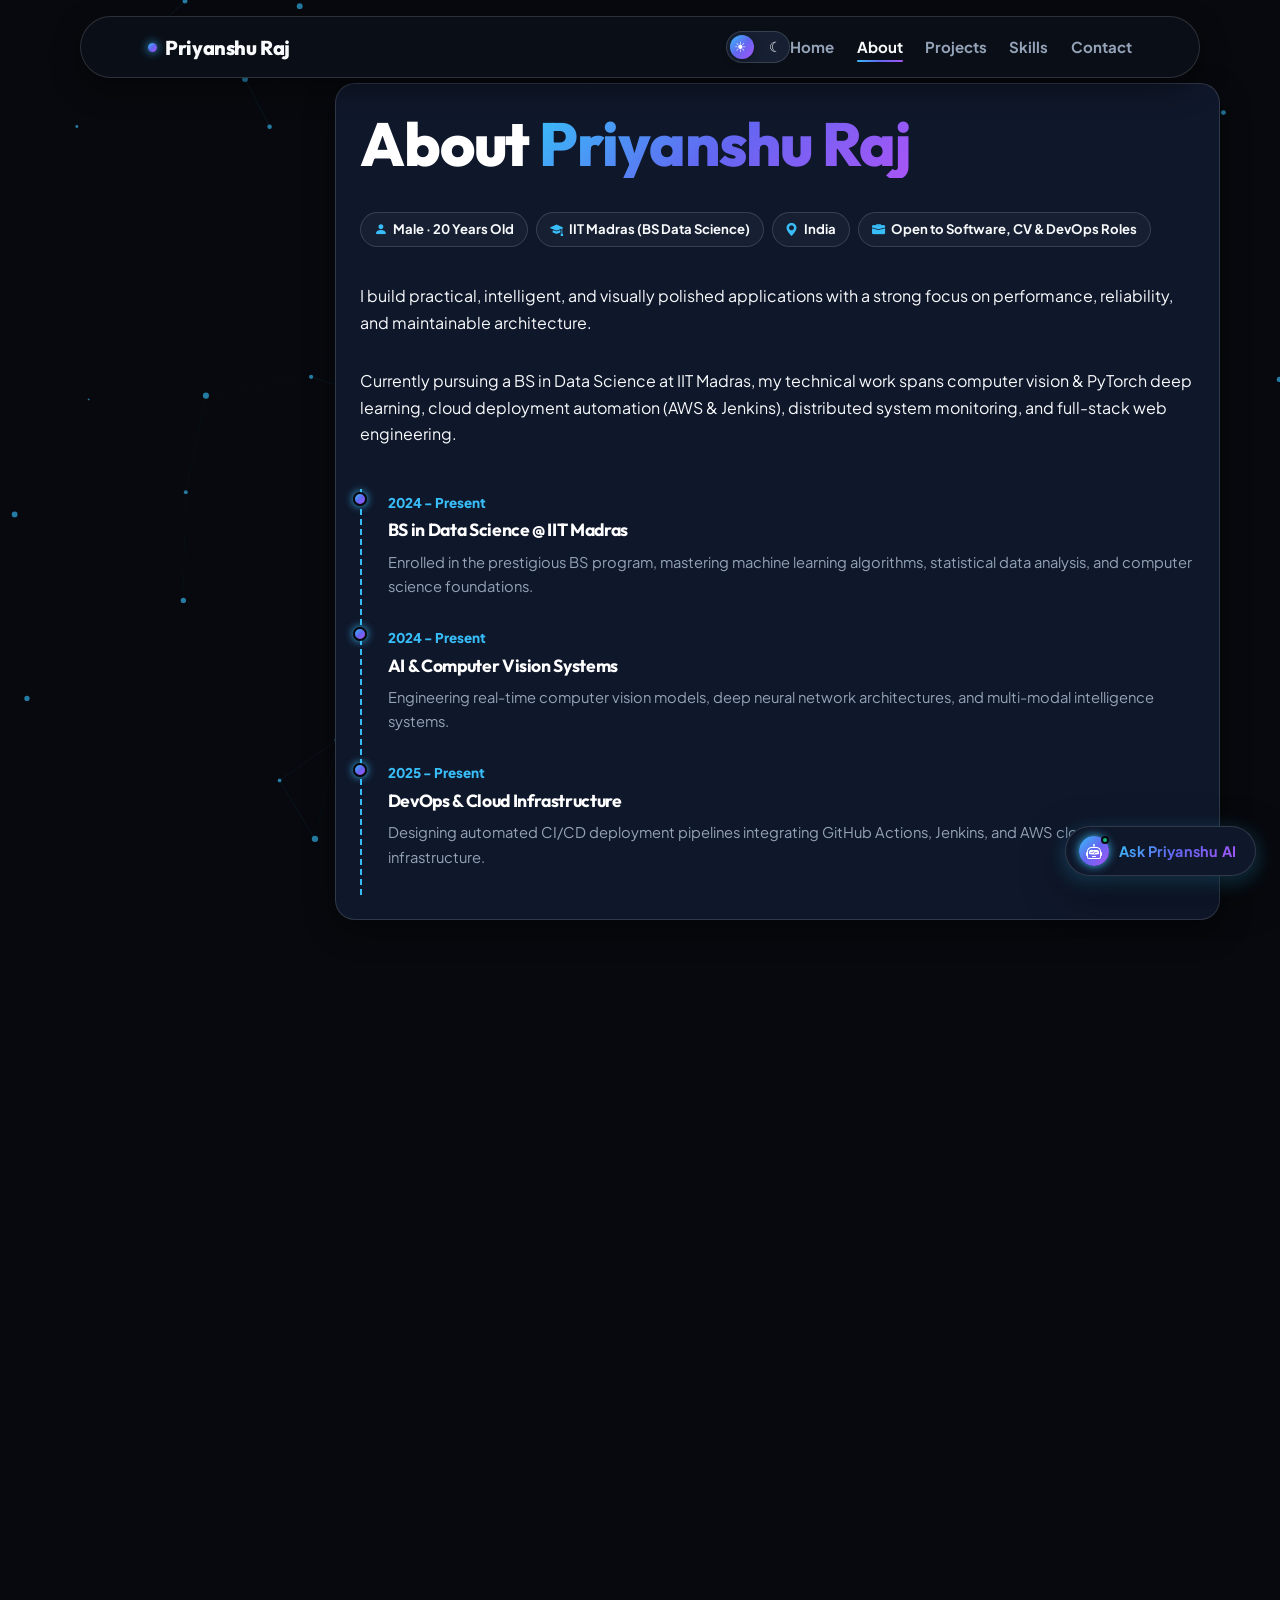
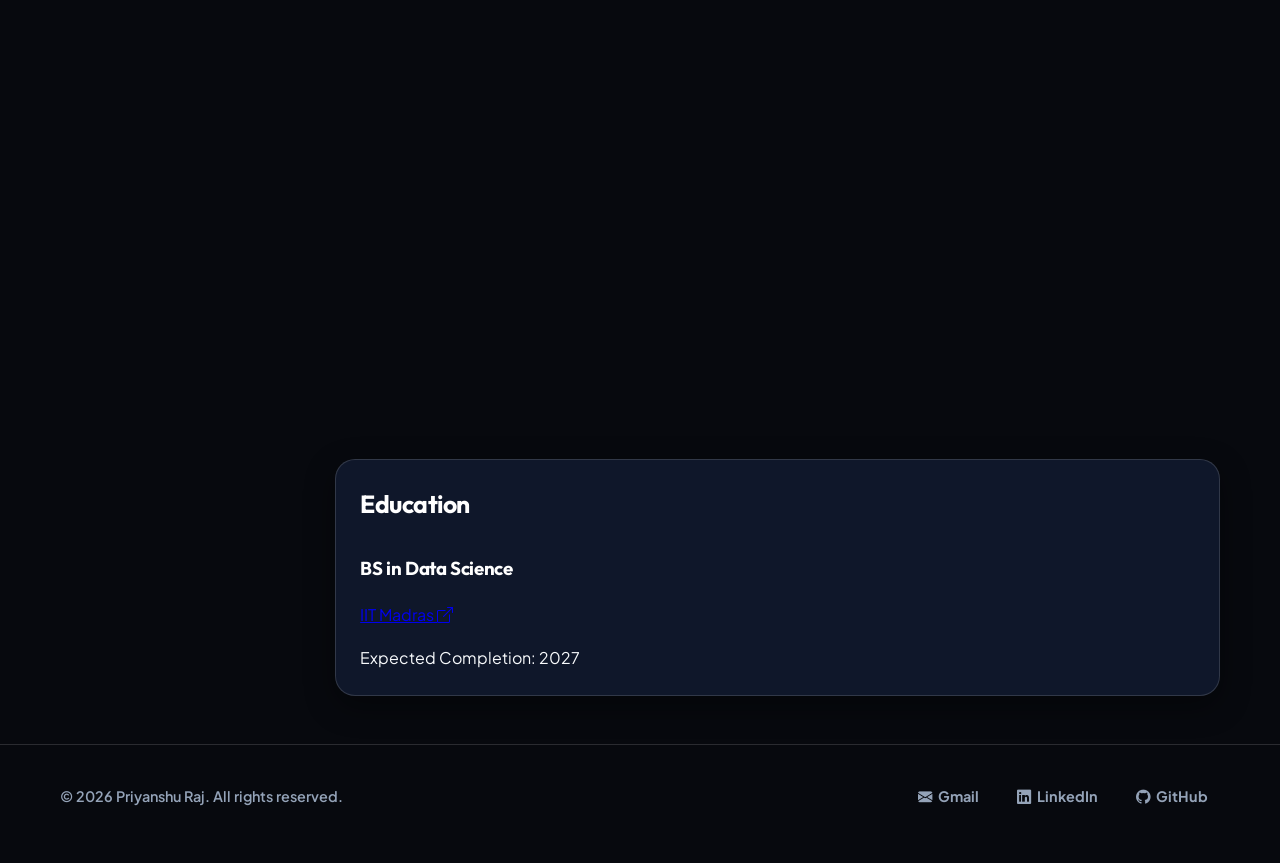
==== about.html @ b74e22eb "style: fix black space rendering artifacts, unify card heights and grid alignment across all pages" ====
<!DOCTYPE html>
<html lang="en" data-theme="dark">
  <head>
    <meta charset="UTF-8" />
    <meta name="viewport" content="width=device-width, initial-scale=1.0" />
    <title>About | Priyanshu Raj</title>
    <link rel="preconnect" href="https://fonts.googleapis.com" />
    <link rel="preconnect" href="https://fonts.gstatic.com" crossorigin />
    <link
      href="https://fonts.googleapis.com/css2?family=Fira+Code:wght@400;500;600&family=Outfit:wght@400;500;600;700;800&family=Plus+Jakarta+Sans:wght@400;500;600;700;800&display=swap"
      rel="stylesheet"
    />
    <link
      rel="stylesheet"
      href="https://cdn.jsdelivr.net/npm/bootstrap-icons@1.11.3/font/bootstrap-icons.min.css"
    />
    <link rel="stylesheet" href="styles.css?v=20" />
  </head>
  <body>
    <canvas id="ambient-canvas"></canvas>

    <header class="site-header">
      <nav class="container nav">
        <a class="brand" href="index.html"><span class="brand-dot"></span> Priyanshu Raj</a>
        <div class="nav-actions">
          <button class="theme-toggle" aria-label="Toggle color mode" aria-pressed="true">
            <span class="toggle-track">
              <span class="toggle-icon toggle-sun" aria-hidden="true">☀</span>
              <span class="toggle-icon toggle-moon" aria-hidden="true">☾</span>
              <span class="toggle-knob" aria-hidden="true"></span>
            </span>
          </button>
          <button class="menu-toggle" aria-label="Toggle menu">☰</button>
        </div>
        <ul class="nav-links">
          <li><a href="index.html">Home</a></li>
          <li><a href="about.html" class="active">About</a></li>
          <li><a href="projects.html">Projects</a></li>
          <li><a href="skills.html">Skills</a></li>
          <li><a href="contact.html">Contact</a></li>
        </ul>
      </nav>
    </header>

    <main id="main-content">
      <section class="section container page-section about-layout">
        <div class="portrait-wrap reveal">
          <img
            class="portrait"
            src="assets/portrait.jpg"
            alt="Portrait of Priyanshu Raj"
          />
        </div>

        <div class="about-columns">
          <article class="about-card reveal">
            <h1>About <span class="gradient-text">Priyanshu Raj</span></h1>
            
            <div class="personal-badges-row">
              <span class="badge-pill"><i class="bi bi-person-fill"></i> Male · 20 Years Old</span>
              <span class="badge-pill"><i class="bi bi-mortarboard-fill"></i> IIT Madras (BS Data Science)</span>
              <span class="badge-pill"><i class="bi bi-geo-alt-fill"></i> India</span>
              <span class="badge-pill"><i class="bi bi-briefcase-fill"></i> Open to Software, CV &amp; DevOps Roles</span>
            </div>

            <p>
              I build practical, intelligent, and visually polished applications with a strong focus on performance, reliability, and maintainable architecture.
            </p>
            <p>
              Currently pursuing a BS in Data Science at IIT Madras, my technical work spans computer vision &amp; PyTorch deep learning, cloud deployment automation (AWS &amp; Jenkins), distributed system monitoring, and full-stack web engineering.
            </p>

            <!-- Connected Journey Timeline Roadmap -->
            <div class="timeline" aria-label="Journey Timeline">
              <div class="timeline-item">
                <div class="timeline-dot"></div>
                <span>2024 - Present</span>
                <h3>BS in Data Science @ IIT Madras</h3>
                <p>Enrolled in the prestigious BS program, mastering machine learning algorithms, statistical data analysis, and computer science foundations.</p>
              </div>

              <div class="timeline-item">
                <div class="timeline-dot"></div>
                <span>2024 - Present</span>
                <h3>AI &amp; Computer Vision Systems</h3>
                <p>Engineering real-time computer vision models, deep neural network architectures, and multi-modal intelligence systems.</p>
              </div>

              <div class="timeline-item">
                <div class="timeline-dot"></div>
                <span>2025 - Present</span>
                <h3>DevOps &amp; Cloud Infrastructure</h3>
                <p>Designing automated CI/CD deployment pipelines integrating GitHub Actions, Jenkins, and AWS cloud infrastructure.</p>
              </div>
            </div>
          </article>

          <!-- Certifications & Credentials Section -->
          <article class="cert-card reveal" aria-label="Certifications & Credentials">
            <h2><i class="bi bi-patch-check-fill" aria-hidden="true"></i> Certifications &amp; Credentials</h2>
            <div class="cert-grid">
              <div class="cert-item">
                <span class="cert-issuer">IIT Madras</span>
                <h3 class="cert-title">BS in Data Science &amp; Applications Credentials</h3>
                <p class="cert-desc">Foundational &amp; Diploma level coursework covering Machine Learning, Deep Learning, SQL, and Software Engineering.</p>
              </div>

              <div class="cert-item">
                <span class="cert-issuer">Deep Learning Specialization</span>
                <h3 class="cert-title">Computer Vision &amp; PyTorch Certification</h3>
                <p class="cert-desc">Real-time object classification, CNN architectures, multi-modal feature extractors, and OpenCV vision pipelines.</p>
              </div>

              <div class="cert-item">
                <span class="cert-issuer">AWS &amp; DevOps Pipelines</span>
                <h3 class="cert-title">Cloud Infrastructure &amp; Jenkins Automation</h3>
                <p class="cert-desc">Continuous integration and continuous deployment pipelines linking GitHub Actions, Jenkins server, and AWS EC2/S3.</p>
              </div>

              <div class="cert-item">
                <span class="cert-issuer">Data Science &amp; Systems</span>
                <h3 class="cert-title">Machine Learning &amp; Statistical Modeling</h3>
                <p class="cert-desc">Applied machine learning using Scikit-Learn, Pandas, NumPy, Support Vector Machines (SVM), and Distributed System Logging.</p>
              </div>
            </div>
          </article>

          <!-- Extracurricular Experience Section -->
          <article class="extracurricular-card reveal" aria-label="Extracurricular Experience">
            <h2><i class="bi bi-trophy-fill" aria-hidden="true"></i> Extracurricular Experience &amp; Leadership</h2>
            <div class="extracurricular-list">
              <div class="extra-item">
                <div class="extra-icon"><i class="bi bi-code-square"></i></div>
                <div class="extra-info">
                  <h3>Tech Hackathons &amp; Open Source</h3>
                  <p>Active contributor and project lead in open-source developer communities building autonomous AI tools and computer vision prototypes.</p>
                </div>
              </div>

              <div class="extra-item">
                <div class="extra-icon"><i class="bi bi-cpu-fill"></i></div>
                <div class="extra-info">
                  <h3>Hardware &amp; Edge IoT Tinkering</h3>
                  <p>Hands-on experimentation with Raspberry Pi and edge compute modules for embedded computer vision and real-time safety monitoring.</p>
                </div>
              </div>

              <div class="extra-item">
                <div class="extra-icon"><i class="bi bi-journal-code"></i></div>
                <div class="extra-info">
                  <h3>Competitive Problem Solving &amp; Paper Reading</h3>
                  <p>Regular problem solving in C++ and Python, along with active reading of research preprints (arXiv) on CV and transformer models.</p>
                </div>
              </div>
            </div>
          </article>

          <aside class="education-card reveal" aria-label="Education">
            <h2>Education</h2>
            <div class="education-item">
              <h3>BS in Data Science</h3>
              <p><a class="inline-link" href="https://www.iitm.ac.in/" target="_blank" rel="noopener noreferrer">IIT Madras <i class="bi bi-box-arrow-up-right" aria-hidden="true"></i></a></p>
              <span>Expected Completion: 2027</span>
            </div>
          </aside>
        </div>
      </section>
    </main>

    <footer class="site-footer">
      <div class="container footer-content">
        <p>© <span id="year"></span> Priyanshu Raj. All rights reserved.</p>
        <div class="footer-contact-links" aria-label="Footer contact links">
          <a href="mailto:priyanshuanubis33@gmail.com" aria-label="Gmail Priyanshu Raj">
            <i class="bi bi-envelope-fill" aria-hidden="true"></i>
            <span>Gmail</span>
          </a>
          <a
            href="https://linkedin.com/in/priyanshu-raj-05633831b"
            target="_blank"
            rel="noopener noreferrer"
            aria-label="Priyanshu Raj LinkedIn profile"
          >
            <i class="bi bi-linkedin" aria-hidden="true"></i>
            <span>LinkedIn</span>
          </a>
          <a
            href="https://github.com/priyanshuanubis"
            target="_blank"
            rel="noopener noreferrer"
            aria-label="Priyanshu Raj GitHub profile"
          >
            <i class="bi bi-github" aria-hidden="true"></i>
            <span>GitHub</span>
          </a>
        </div>
      </div>
    </footer>

    <script src="script.js?v=20"></script>
    <script src="chatbot.js?v=20"></script>
  </body>
</html>
---- styles.css ----
@import url('https://fonts.googleapis.com/css2?family=Fira+Code:wght@400;500;600&family=Outfit:wght@400;500;600;700;800&family=Plus+Jakarta+Sans:wght@400;500;600;700;800&display=swap');

:root {
  /* High-Contrast Obsidian Dark Theme (Default) */
  --bg: #07090e;
  --bg-secondary: #0f172a;
  --surface: #0f172a;
  --surface-glass: rgba(15, 23, 42, 0.92);
  --surface-hover: #1e293b;
  --surface-soft: #162032;
  --text-heading: #ffffff;
  --text: #f8fafc;
  --muted: #94a3b8;
  --primary: #38bdf8;
  --primary-glow: rgba(56, 189, 248, 0.35);
  --secondary: #818cf8;
  --accent-gradient: linear-gradient(135deg, #38bdf8 0%, #6366f1 50%, #a855f7 100%);
  --accent-glow: radial-gradient(circle, rgba(56, 189, 248, 0.2) 0%, transparent 70%);
  --border: rgba(255, 255, 255, 0.14);
  --border-hover: #38bdf8;
  --header-bg: rgba(11, 15, 25, 0.94);
  --shadow: 0 16px 40px rgba(0, 0, 0, 0.5);
  --glass-shadow: 0 10px 30px rgba(0, 0, 0, 0.4);
  --card-radius: 20px;
  --tag-bg: #1e293b;
  --tag-text: #f8fafc;
  --tag-border: #334155;
  --flagship-bg: linear-gradient(135deg, #0f172a 0%, #1e293b 100%);
  --code-bg: #0d1322;
  --code-header-bg: #162035;
  --code-text: #f1f5f9;
  --code-title: #94a3b8;
}

[data-theme="light"] {
  /* High-Contrast Crisp Vibrant Light Theme */
  --bg: #f4f6fc;
  --bg-secondary: #e2e8f0;
  --surface: #ffffff;
  --surface-glass: rgba(255, 255, 255, 0.94);
  --surface-hover: #ffffff;
  --surface-soft: #f1f5f9;
  --text-heading: #0f172a;
  --text: #1e293b;
  --muted: #475569;
  --primary: #0284c7;
  --primary-glow: rgba(2, 132, 199, 0.22);
  --secondary: #4f46e5;
  --accent-gradient: linear-gradient(135deg, #0284c7 0%, #4f46e5 50%, #7e22ce 100%);
  --accent-glow: radial-gradient(circle, rgba(2, 132, 199, 0.18) 0%, transparent 70%);
  --border: rgba(15, 23, 42, 0.12);
  --border-hover: #0284c7;
  --header-bg: rgba(255, 255, 255, 0.94);
  --shadow: 0 16px 40px rgba(15, 23, 42, 0.1);
  --glass-shadow: 0 10px 30px rgba(31, 38, 135, 0.06);
  --tag-bg: #f1f5f9;
  --tag-text: #0f172a;
  --tag-border: #cbd5e1;
  --flagship-bg: linear-gradient(135deg, #ffffff 0%, #f1f5f9 100%);
  --code-bg: #1e293b;
  --code-header-bg: #0f172a;
  --code-text: #f8fafc;
  --code-title: #cbd5e1;
}

* {
  box-sizing: border-box;
}

html {
  scroll-behavior: smooth;
}

body {
  margin: 0;
  padding: 0;
  font-family: "Plus Jakarta Sans", system-ui, -apple-system, sans-serif;
  background-color: var(--bg);
  color: var(--text);
  line-height: 1.65;
  transition: background 0.3s ease, color 0.3s ease;
  min-height: 100vh;
  position: relative;
  overflow-x: hidden;
}

/* Ambient Canvas Background */
#ambient-canvas {
  position: fixed;
  inset: 0;
  width: 100vw;
  height: 100vh;
  pointer-events: none;
  z-index: 0;
  opacity: 0.85;
}

/* Global Media Constraints */
img, svg, canvas, video {
  max-width: 100%;
  height: auto;
  display: block;
}

/* Gradient Text Utility */
.gradient-text {
  background: var(--accent-gradient);
  -webkit-background-clip: text;
  -webkit-text-fill-color: transparent;
  display: inline-block;
}

/* Progress Bar */
.progress-bar {
  position: fixed;
  top: 0;
  left: 0;
  width: 0;
  height: 3px;
  background: var(--accent-gradient);
  z-index: 100;
  box-shadow: 0 0 12px var(--primary);
}

.container {
  width: min(1160px, 92%);
  margin: 0 auto;
  position: relative;
  z-index: 1;
}

/* Header Dock Navigation */
.site-header {
  position: fixed;
  top: 1rem;
  left: 50%;
  transform: translateX(-50%);
  width: min(1120px, 94%);
  z-index: 500;
  backdrop-filter: blur(20px);
  -webkit-backdrop-filter: blur(20px);
  background: var(--header-bg);
  border: 1px solid var(--border);
  border-radius: 999px;
  box-shadow: var(--glass-shadow);
  transition: all 0.3s ease;
}

.nav {
  display: flex;
  align-items: center;
  justify-content: space-between;
  min-height: 60px;
  padding: 0 1.4rem;
}

.brand {
  color: var(--text);
  text-decoration: none;
  font-family: "Outfit", sans-serif;
  font-weight: 800;
  font-size: 1.25rem;
  letter-spacing: -0.02em;
  display: flex;
  align-items: center;
  gap: 0.5rem;
}

.brand-dot {
  width: 9px;
  height: 9px;
  border-radius: 50%;
  background: var(--accent-gradient);
  display: inline-block;
  box-shadow: 0 0 10px var(--primary);
}

.nav-actions {
  display: flex;
  align-items: center;
  gap: 0.75rem;
  margin-left: auto;
}

.theme-toggle {
  border: 0;
  background: transparent;
  padding: 0;
  cursor: pointer;
}

.toggle-track {
  position: relative;
  display: inline-flex;
  align-items: center;
  justify-content: space-between;
  width: 64px;
  height: 32px;
  border-radius: 999px;
  padding: 0 7px;
  border: 1px solid var(--border);
  background: var(--surface-soft);
  transition: all 0.3s ease;
}

.toggle-icon {
  font-size: 0.88rem;
  line-height: 1;
  color: var(--text);
  z-index: 1;
}

.toggle-knob {
  position: absolute;
  left: 3px;
  top: 3px;
  width: 24px;
  height: 24px;
  border-radius: 50%;
  background: var(--accent-gradient);
  box-shadow: 0 2px 8px rgba(0, 0, 0, 0.3);
  transition: transform 0.3s cubic-bezier(0.34, 1.56, 0.64, 1);
}

[data-theme="light"] .toggle-knob {
  transform: translateX(32px);
}

.nav-links {
  display: flex;
  gap: 1.4rem;
  list-style: none;
  padding: 0;
  margin: 0;
}

.nav-links a {
  color: var(--muted);
  text-decoration: none;
  font-weight: 700;
  font-size: 0.94rem;
  transition: color 0.2s ease;
  position: relative;
  padding: 0.25rem 0;
}

.nav-links a:hover,
.nav-links a.active {
  color: var(--text);
}

.nav-links a.active::after {
  content: "";
  position: absolute;
  bottom: -2px;
  left: 0;
  width: 100%;
  height: 2px;
  background: var(--accent-gradient);
  border-radius: 2px;
}

.menu-toggle {
  display: none;
  border: 1px solid var(--border);
  background: var(--surface-soft);
  color: var(--text);
  border-radius: 10px;
  font-size: 1.1rem;
  height: 36px;
  width: 36px;
  cursor: pointer;
}

/* Page Section Layout & Uniform Vertical Spacing */
.section,
.hero {
  padding: 5.2rem 0 3rem;
}

.eyebrow {
  color: var(--primary);
  text-transform: uppercase;
  letter-spacing: 0.12em;
  font-size: 0.84rem;
  font-weight: 800;
  margin-bottom: 0.65rem;
  display: flex;
  align-items: center;
  gap: 0.45rem;
}

.eyebrow::before {
  content: "";
  width: 20px;
  height: 2px;
  background: var(--accent-gradient);
  display: inline-block;
  border-radius: 2px;
}

h1, h2, h3, h4 {
  font-family: "Outfit", sans-serif;
  letter-spacing: -0.02em;
  color: var(--text-heading);
}

h1 {
  font-size: clamp(2.2rem, 4.8vw, 3.8rem);
  line-height: 1.1;
  margin: 0.2rem 0 1rem;
  font-weight: 800;
}

h2 {
  font-size: 1.55rem;
  margin: 0 0 0.6rem;
  font-weight: 700;
}

/* Hero Grid Layout */
.hero {
  display: grid;
  grid-template-columns: 1.12fr 0.88fr;
  gap: 2.2rem;
  align-items: center;
}

.hero-text {
  font-size: 1.08rem;
  line-height: 1.68;
  color: var(--muted);
  max-width: 65ch;
  font-weight: 500;
}

.hero-actions {
  display: flex;
  flex-wrap: wrap;
  gap: 0.85rem;
  margin-top: 1.6rem;
}

/* Buttons */
.btn {
  display: inline-flex;
  align-items: center;
  justify-content: center;
  gap: 0.5rem;
  padding: 0.8rem 1.6rem;
  border-radius: 14px;
  text-decoration: none;
  font-weight: 700;
  font-size: 0.94rem;
  transition: all 0.25s ease;
  cursor: pointer;
}

.btn-primary {
  background: var(--accent-gradient);
  color: #ffffff;
  box-shadow: 0 4px 20px var(--primary-glow);
  border: 1px solid rgba(255, 255, 255, 0.2);
}

.btn-primary:hover {
  transform: translateY(-2px);
  box-shadow: 0 8px 28px var(--primary-glow);
  color: #ffffff;
}

.btn-secondary {
  border: 1px solid var(--border);
  color: var(--text);
  background: var(--surface-soft);
}

.btn-secondary:hover {
  border-color: var(--border-hover);
  transform: translateY(-2px);
}

.hero-visual {
  display: flex;
  flex-direction: column;
  gap: 1.25rem;
}

/* Interactive ML Visualizer Card */
.ml-graphics-card {
  background: var(--surface);
  border: 1px solid var(--border);
  border-radius: 20px;
  padding: 1.15rem;
  box-shadow: var(--glass-shadow);
  position: relative;
  overflow: hidden;
}

.ml-header {
  display: flex;
  align-items: center;
  justify-content: space-between;
  margin-bottom: 0.85rem;
}

.ml-status {
  display: flex;
  align-items: center;
  gap: 0.45rem;
}

.ml-live-dot {
  width: 8px;
  height: 8px;
  border-radius: 50%;
  background: #10b981;
  box-shadow: 0 0 8px #10b981;
}

.ml-title {
  font-family: "Outfit", sans-serif;
  font-weight: 700;
  font-size: 0.9rem;
  color: var(--text-heading);
}

.ml-chip {
  font-size: 0.76rem;
  font-weight: 800;
  color: var(--primary);
  background: var(--surface-soft);
  border: 1px solid var(--border);
  padding: 0.2rem 0.65rem;
  border-radius: 999px;
  display: inline-flex;
  align-items: center;
  gap: 0.3rem;
}

.ml-controls {
  display: flex;
  flex-wrap: wrap;
  gap: 0.4rem;
  margin-bottom: 0.75rem;
}

.ml-mode-btn {
  background: var(--surface-soft);
  border: 1px solid var(--border);
  color: var(--muted);
  font-size: 0.74rem;
  font-weight: 700;
  padding: 0.3rem 0.65rem;
  border-radius: 8px;
  cursor: pointer;
  display: inline-flex;
  align-items: center;
  gap: 0.3rem;
  transition: all 0.2s ease;
}

.ml-mode-btn.active {
  background: var(--primary);
  color: #ffffff;
  border-color: var(--primary);
}

.ml-canvas-wrap {
  position: relative;
  width: 100%;
  height: 210px;
  background: var(--surface-soft);
  border: 1px solid var(--border);
  border-radius: 14px;
  overflow: hidden;
}

#ml-canvas {
  width: 100%;
  height: 100%;
  display: block;
}

.ml-scanline {
  position: absolute;
  top: 0;
  left: -100%;
  width: 100%;
  height: 100%;
  background: linear-gradient(90deg, transparent 0%, var(--primary-glow) 50%, transparent 100%);
  opacity: 0.4;
  animation: scan-horizontal 3.5s ease-in-out infinite;
  pointer-events: none;
}

@keyframes scan-horizontal {
  0% { transform: translateX(0); }
  100% { transform: translateX(200%); }
}

.ml-hud-overlay {
  position: absolute;
  bottom: 0.5rem;
  left: 0.65rem;
  right: 0.65rem;
  display: flex;
  justify-content: space-between;
  pointer-events: none;
}

.ml-hud-badge {
  font-family: "Fira Code", monospace;
  font-size: 0.7rem;
  font-weight: 600;
  color: var(--text);
  background: var(--surface);
  border: 1px solid var(--border);
  padding: 0.2rem 0.5rem;
  border-radius: 6px;
}

.ml-footer-stats {
  display: grid;
  grid-template-columns: repeat(3, 1fr);
  gap: 0.5rem;
  margin-top: 0.85rem;
  padding-top: 0.75rem;
  border-top: 1px solid var(--border);
  text-align: center;
}

.ml-stat-val {
  display: block;
  font-family: "Outfit", sans-serif;
  font-weight: 800;
  font-size: 0.85rem;
  color: var(--primary);
}

.ml-stat-lbl {
  display: block;
  font-size: 0.72rem;
  color: var(--muted);
  font-weight: 600;
}

/* IDE Code Playground */
.code-playground {
  background: var(--code-bg);
  border: 1px solid var(--border);
  border-radius: 16px;
  overflow: hidden;
  box-shadow: var(--glass-shadow);
  font-family: "Fira Code", monospace;
  font-size: 0.85rem;
}

.code-header {
  background: var(--code-header-bg);
  padding: 0.55rem 0.9rem;
  display: flex;
  align-items: center;
  gap: 0.45rem;
  border-bottom: 1px solid var(--border);
}

.code-dot {
  width: 10px;
  height: 10px;
  border-radius: 50%;
  display: inline-block;
}

.dot-red { background: #ef4444; }
.dot-yellow { background: #f59e0b; }
.dot-green { background: #10b981; }

.code-title {
  margin-left: auto;
  color: var(--code-title);
  font-size: 0.75rem;
  font-weight: 600;
}

.code-body {
  padding: 1rem 1.15rem;
  line-height: 1.7;
  color: var(--code-text);
}

.syntax-keyword { color: #f472b6; font-weight: 700; }
.syntax-var { color: #38bdf8; font-weight: 600; }
.syntax-string { color: #34d399; }
.syntax-comment { color: #94a3b8; font-style: italic; }

/* Status Row & Stats Grid */
.status-row {
  display: flex;
  flex-wrap: wrap;
  gap: 0.6rem;
  margin-top: 1.4rem;
}

.status-pill {
  background: var(--surface-soft);
  border: 1px solid var(--border);
  border-radius: 999px;
  padding: 0.4rem 0.9rem;
  font-size: 0.85rem;
  font-weight: 700;
  color: var(--text);
  display: inline-flex;
  align-items: center;
  gap: 0.4rem;
}

.stats-bar {
  display: grid;
  grid-template-columns: repeat(3, 1fr);
  gap: 1rem;
  margin-top: 1.8rem;
  padding: 1.2rem;
  background: var(--surface);
  border: 1px solid var(--border);
  border-radius: 18px;
  box-shadow: var(--glass-shadow);
}

.stat-item {
  text-align: center;
}

.stat-number {
  font-family: "Outfit", sans-serif;
  font-size: 1.8rem;
  font-weight: 800;
  background: var(--accent-gradient);
  -webkit-background-clip: text;
  -webkit-text-fill-color: transparent;
  line-height: 1;
}

.stat-label {
  font-size: 0.82rem;
  color: var(--muted);
  font-weight: 700;
  margin-top: 0.25rem;
}

/* ==========================================================================
   UNIFORM CARDS & GRID SYSTEM (Fixes uneven boxes across all pages)
   ========================================================================== */

.project-grid,
.skills-cards,
.cert-grid {
  display: grid;
  grid-template-columns: repeat(auto-fill, minmax(320px, 1fr));
  gap: 1.5rem;
  align-items: stretch;
}

.project-card,
.skill-card,
.about-card,
.education-card,
.contact-item,
.cert-item,
.extra-item {
  background: var(--surface);
  border: 1px solid var(--border);
  border-radius: var(--card-radius);
  padding: 1.5rem;
  box-shadow: var(--glass-shadow);
  transition: transform 0.25s ease, border-color 0.25s ease, box-shadow 0.25s ease;
  display: flex;
  flex-direction: column;
  height: 100%;
  position: relative;
  overflow: hidden;
}

.project-card:hover,
.skill-card:hover,
.about-card:hover,
.education-card:hover,
.cert-item:hover,
.extra-item:hover {
  transform: translateY(-4px);
  border-color: var(--border-hover);
  box-shadow: var(--shadow);
}

.project-card h3 {
  margin: 0 0 0.6rem;
  font-size: 1.22rem;
  color: var(--text-heading);
}

.project-card p {
  font-size: 0.94rem;
  color: var(--muted);
  margin: 0 0 1.2rem;
  line-height: 1.6;
  flex-grow: 1;
  font-weight: 500;
}

.tech-tags {
  display: flex;
  flex-wrap: wrap;
  gap: 0.45rem;
  margin-bottom: 1.2rem;
}

.tag-pill {
  font-size: 0.8rem;
  font-weight: 700;
  padding: 0.22rem 0.7rem;
  border-radius: 999px;
  background: var(--tag-bg);
  color: var(--tag-text);
  border: 1px solid var(--tag-border);
}

.project-link {
  display: inline-flex;
  align-items: center;
  gap: 0.4rem;
  margin-top: auto;
  color: var(--primary);
  text-decoration: none;
  font-weight: 800;
  font-size: 0.92rem;
  transition: gap 0.2s ease, color 0.2s ease;
}

.project-link:hover {
  gap: 0.65rem;
  color: var(--secondary);
}

/* Skills Cards & Badges */
.skills-cards .skill-card h2 {
  font-size: 1.18rem;
  margin-bottom: 0.85rem;
  color: var(--text-heading);
  display: flex;
  align-items: center;
  gap: 0.55rem;
}

.skills-cards .skill-card h2 i {
  color: var(--primary);
}

.skill-list-tags {
  display: flex;
  flex-wrap: wrap;
  gap: 0.5rem;
  margin-top: 0.4rem;
}

.skill-tag {
  font-size: 0.84rem;
  font-weight: 700;
  padding: 0.38rem 0.8rem;
  border-radius: 10px;
  background: var(--tag-bg);
  border: 1px solid var(--tag-border);
  color: var(--tag-text);
}

/* About Page Specific Layout */
.about-layout {
  display: flex;
  flex-direction: column;
  gap: 2rem;
}

@media (min-width: 860px) {
  .about-layout {
    display: grid;
    grid-template-columns: 240px 1fr;
    align-items: start;
    gap: 2.2rem;
  }
}

.about-columns {
  display: flex;
  flex-direction: column;
  gap: 1.6rem;
}

.portrait-wrap {
  width: 220px;
  height: 220px;
  border-radius: 50%;
  overflow: hidden;
  border: 3px solid var(--primary);
  box-shadow: 0 0 25px var(--primary-glow);
  margin: 0 auto;
  flex-shrink: 0;
  position: relative;
  background: var(--surface-soft);
}

.portrait {
  width: 100%;
  height: 100%;
  object-fit: cover;
  display: block;
}

.personal-badges-row {
  display: flex;
  flex-wrap: wrap;
  gap: 0.5rem;
  margin: 1.1rem 0 1.3rem;
}

.badge-pill {
  background: var(--surface-soft);
  border: 1px solid var(--border);
  color: var(--text);
  font-size: 0.82rem;
  font-weight: 700;
  padding: 0.35rem 0.8rem;
  border-radius: 999px;
  display: inline-flex;
  align-items: center;
  gap: 0.38rem;
}

.badge-pill i {
  color: var(--primary);
}

/* Certifications & Extracurricular Cards */
.cert-card,
.extracurricular-card {
  background: var(--surface);
  border: 1px solid var(--border);
  border-radius: var(--card-radius);
  padding: 1.5rem;
  box-shadow: var(--glass-shadow);
}

.cert-card h2,
.extracurricular-card h2 {
  font-size: 1.3rem;
  margin-bottom: 1.1rem;
  color: var(--text-heading);
  display: flex;
  align-items: center;
  gap: 0.55rem;
}

.cert-card h2 i,
.extracurricular-card h2 i {
  color: var(--primary);
}

.cert-issuer {
  font-size: 0.76rem;
  font-weight: 800;
  color: var(--primary);
  text-transform: uppercase;
  letter-spacing: 0.05em;
}

.cert-title {
  font-size: 1rem;
  font-weight: 700;
  color: var(--text-heading);
  margin: 0.2rem 0;
}

.cert-desc {
  font-size: 0.88rem;
  color: var(--muted);
  margin: 0;
  line-height: 1.5;
}

.extracurricular-list {
  display: grid;
  gap: 1rem;
}

.extra-item {
  display: flex;
  gap: 0.85rem;
  align-items: flex-start;
  background: var(--surface-soft);
  padding: 1rem;
}

.extra-icon {
  width: 36px;
  height: 36px;
  border-radius: 10px;
  background: var(--accent-gradient);
  color: #ffffff;
  display: flex;
  align-items: center;
  justify-content: center;
  font-size: 1.05rem;
  flex-shrink: 0;
}

.extra-info h3 {
  margin: 0 0 0.25rem;
  font-size: 1.02rem;
  color: var(--text-heading);
}

.extra-info p {
  margin: 0;
  font-size: 0.88rem;
  color: var(--muted);
  line-height: 1.5;
}

/* Timeline Roadmap */
.timeline {
  position: relative;
  margin-top: 1.6rem;
  padding-left: 1.6rem;
  border-left: 2px dashed var(--border-hover);
}

.timeline-item {
  position: relative;
  margin-bottom: 1.6rem;
}

.timeline-dot {
  position: absolute;
  left: -2.15rem;
  top: 0.2rem;
  width: 14px;
  height: 14px;
  border-radius: 50%;
  background: var(--accent-gradient);
  border: 2px solid var(--bg);
  box-shadow: 0 0 8px var(--primary);
}

.timeline-item h3 {
  margin: 0 0 0.15rem;
  font-size: 1.1rem;
  color: var(--text-heading);
}

.timeline-item span {
  font-size: 0.84rem;
  color: var(--primary);
  font-weight: 800;
}

.timeline-item p {
  margin: 0.35rem 0 0;
  font-size: 0.92rem;
  color: var(--muted);
}

/* Projects Page Search & Filter Dock */
.flagship-banner {
  background: var(--flagship-bg);
  border: 1.5px solid var(--primary);
  border-radius: 22px;
  padding: 2rem;
  margin-bottom: 2.2rem;
  box-shadow: 0 14px 36px var(--primary-glow);
  position: relative;
  overflow: hidden;
}

.flagship-badge {
  display: inline-flex;
  align-items: center;
  gap: 0.35rem;
  background: var(--accent-gradient);
  color: #ffffff;
  font-size: 0.76rem;
  font-weight: 800;
  padding: 0.28rem 0.8rem;
  border-radius: 999px;
  text-transform: uppercase;
  letter-spacing: 0.06em;
  margin-bottom: 0.85rem;
}

.flagship-banner h2 {
  font-size: 1.7rem;
  margin-bottom: 0.5rem;
  color: var(--text-heading);
}

.flagship-banner p {
  color: var(--muted);
  font-size: 1rem;
  max-width: 75ch;
  margin-bottom: 1.25rem;
  font-weight: 500;
}

.project-toolbar {
  display: flex;
  flex-direction: column;
  gap: 1.1rem;
  margin-bottom: 2rem;
}

.search-flex {
  display: flex;
  align-items: center;
  justify-content: space-between;
  gap: 1rem;
  flex-wrap: wrap;
}

.search-wrap {
  position: relative;
  flex: 1;
  min-width: 270px;
}

.search-wrap i {
  position: absolute;
  left: 1rem;
  top: 50%;
  transform: translateY(-50%);
  color: var(--primary);
  font-size: 1.05rem;
  pointer-events: none;
}

.search-input {
  width: 100%;
  padding: 0.8rem 1rem 0.8rem 2.6rem;
  border-radius: 12px;
  border: 1px solid var(--border);
  background: var(--surface);
  color: var(--text);
  font-size: 0.95rem;
  font-family: inherit;
  font-weight: 600;
  outline: none;
  transition: border-color 0.25s ease;
}

.search-input:focus {
  border-color: var(--primary);
}

.count-badge {
  font-size: 0.85rem;
  font-weight: 800;
  color: var(--primary);
  background: var(--surface-soft);
  border: 1px solid var(--border);
  padding: 0.4rem 0.9rem;
  border-radius: 999px;
}

.project-filters {
  display: flex;
  flex-wrap: wrap;
  gap: 0.55rem;
}

.filter-btn {
  padding: 0.55rem 1.2rem;
  border-radius: 999px;
  border: 1px solid var(--border);
  background: var(--surface-soft);
  color: var(--text);
  font-weight: 700;
  font-size: 0.88rem;
  cursor: pointer;
  transition: all 0.25s ease;
}

.filter-btn:hover,
.filter-btn.active {
  background: var(--accent-gradient);
  color: #ffffff;
  border-color: transparent;
}

/* Contact List Layout */
.contact-list {
  margin-top: 1.6rem;
  display: grid;
  gap: 1rem;
  max-width: 800px;
}

.contact-item {
  display: grid;
  grid-template-columns: 36px 130px 1fr auto;
  align-items: center;
  gap: 1rem;
  padding: 1.2rem 1.5rem;
}

.contact-item i {
  font-size: 1.3rem;
  color: var(--primary);
}

.contact-label {
  color: var(--text);
  font-weight: 800;
}

.contact-action {
  color: var(--muted);
  font-size: 0.95rem;
  font-weight: 600;
  text-decoration: none;
}

.contact-action:hover {
  color: var(--primary);
}

.copy-btn {
  margin-left: auto;
  border: 1px solid var(--border);
  background: var(--surface-soft);
  color: var(--primary);
  border-radius: 8px;
  padding: 0.35rem 0.8rem;
  font-weight: 800;
  font-size: 0.82rem;
  cursor: pointer;
  transition: all 0.2s ease;
}

.copy-btn:hover {
  background: var(--primary);
  color: #ffffff;
  border-color: var(--primary);
}

/* Toast Notification */
.toast {
  position: fixed;
  left: 50%;
  bottom: 1.5rem;
  transform: translateX(-50%) translateY(20px);
  background: var(--surface);
  color: var(--text);
  border: 1px solid var(--border);
  border-radius: 12px;
  padding: 0.65rem 1.2rem;
  box-shadow: var(--shadow);
  opacity: 0;
  pointer-events: none;
  transition: all 0.25s ease;
  z-index: 600;
  font-weight: 700;
  font-size: 0.9rem;
}

.toast.show {
  opacity: 1;
  transform: translateX(-50%) translateY(0);
}

/* Back to Top Floating Button */
.back-to-top {
  position: fixed;
  right: 1.5rem;
  bottom: 1.5rem;
  height: 46px;
  width: 46px;
  border-radius: 50%;
  border: 1px solid var(--border);
  background: var(--surface);
  color: var(--text);
  font-size: 1.15rem;
  cursor: pointer;
  box-shadow: var(--shadow);
  opacity: 0;
  transform: translateY(12px);
  transition: all 0.25s ease;
  z-index: 500;
  display: flex;
  align-items: center;
  justify-content: center;
}

.back-to-top.show {
  opacity: 1;
  transform: translateY(0);
}

.back-to-top:hover {
  background: var(--primary);
  color: #ffffff;
  border-color: var(--primary);
}

/* Reveal-on-scroll */
.reveal {
  opacity: 0;
  transform: translateY(20px);
  transition: opacity 0.45s cubic-bezier(0.4, 0, 0.2, 1), transform 0.45s cubic-bezier(0.4, 0, 0.2, 1);
}

.reveal.in {
  opacity: 1;
  transform: translateY(0);
}

/* Site Footer */
.site-footer {
  border-top: 1px solid var(--border);
  padding: 1.6rem 0 2.5rem;
  color: var(--muted);
  font-size: 0.9rem;
  font-weight: 600;
  position: relative;
  z-index: 1;
}

.footer-content {
  display: flex;
  align-items: center;
  justify-content: space-between;
  gap: 1rem;
  flex-wrap: wrap;
}

.footer-contact-links {
  display: flex;
  align-items: center;
  gap: 0.85rem;
  flex-wrap: wrap;
}

.footer-contact-links a {
  color: var(--muted);
  text-decoration: none;
  font-weight: 700;
  display: inline-flex;
  align-items: center;
  gap: 0.4rem;
  padding: 0.3rem 0.75rem;
  border-radius: 999px;
  transition: all 0.25s ease;
}

.footer-contact-links a:hover {
  color: var(--primary);
  background: var(--surface-soft);
}

/* ==========================================================================
   ENTERPRISE AI CHATBOT DROPDOWN POPUP WIDGET STYLES
   ========================================================================== */

/* Floating Launcher FAB Button */
#chatbot-fab,
.chatbot-fab {
  position: fixed !important;
  right: 1.5rem !important;
  bottom: 1.5rem !important;
  height: 50px !important;
  padding: 0 1.15rem 0 0.85rem !important;
  border-radius: 999px !important;
  border: 1.5px solid var(--border) !important;
  background: var(--surface) !important;
  color: var(--text) !important;
  font-family: inherit !important;
  font-weight: 700 !important;
  font-size: 0.9rem !important;
  cursor: pointer !important;
  box-shadow: var(--shadow), 0 6px 20px var(--primary-glow) !important;
  z-index: 999999 !important;
  display: flex !important;
  align-items: center !important;
  gap: 0.6rem !important;
  transition: all 0.25s cubic-bezier(0.4, 0, 0.2, 1) !important;
}

#chatbot-fab:hover,
.chatbot-fab:hover {
  transform: translateY(-3px) scale(1.03) !important;
  border-color: var(--primary) !important;
  box-shadow: 0 10px 28px var(--primary-glow) !important;
}

.chatbot-fab-icon {
  width: 30px;
  height: 30px;
  border-radius: 50%;
  background: var(--accent-gradient);
  display: flex;
  align-items: center;
  justify-content: center;
  color: #ffffff;
  font-size: 1rem;
  position: relative;
  box-shadow: 0 0 10px var(--primary);
}

.chatbot-status-dot {
  position: absolute;
  top: 0;
  right: 0;
  width: 8px;
  height: 8px;
  border-radius: 50%;
  background: #10b981;
  border: 2px solid var(--bg);
}

.chatbot-fab-text {
  background: var(--accent-gradient);
  -webkit-background-clip: text;
  -webkit-text-fill-color: transparent;
  letter-spacing: 0.02em;
}

/* Chatbot Popup Dropdown Drawer Container */
#chatbot-window,
.chatbot-window {
  position: fixed !important;
  right: 1.5rem !important;
  bottom: 5rem !important;
  width: 380px !important;
  max-width: calc(100vw - 2.5rem) !important;
  height: 540px !important;
  max-height: calc(100vh - 6.5rem) !important;
  background: var(--surface) !important;
  border: 1.5px solid var(--border-hover) !important;
  border-radius: 22px !important;
  box-shadow: 0 20px 50px rgba(0, 0, 0, 0.7), 0 0 30px var(--primary-glow) !important;
  z-index: 1000000 !important;
  display: flex !important;
  flex-direction: column !important;
  overflow: hidden !important;
  opacity: 0 !important;
  pointer-events: none !important;
  transform: translateY(20px) scale(0.95) !important;
  transition: opacity 0.25s cubic-bezier(0.4, 0, 0.2, 1), transform 0.25s cubic-bezier(0.4, 0, 0.2, 1) !important;
}

#chatbot-window.open,
.chatbot-window.open {
  opacity: 1 !important;
  pointer-events: all !important;
  transform: translateY(0) scale(1) !important;
}

/* Window Header */
.chatbot-header {
  padding: 0.85rem 1.1rem;
  background: var(--header-bg);
  border-bottom: 1px solid var(--border);
  display: flex;
  align-items: center;
  justify-content: space-between;
}

.chatbot-brand {
  display: flex;
  align-items: center;
  gap: 0.65rem;
}

.chatbot-avatar {
  width: 34px;
  height: 34px;
  border-radius: 50%;
  background: var(--accent-gradient);
  display: flex;
  align-items: center;
  justify-content: center;
  color: #ffffff;
  font-size: 1.1rem;
  box-shadow: 0 0 10px var(--primary);
}

.chatbot-info h4 {
  margin: 0;
  font-size: 0.95rem;
  font-weight: 800;
  color: var(--text-heading);
}

.chatbot-info span {
  font-size: 0.74rem;
  color: #10b981;
  font-weight: 700;
  display: flex;
  align-items: center;
  gap: 0.3rem;
}

.chatbot-info span::before {
  content: "";
  display: inline-block;
  width: 6px;
  height: 6px;
  border-radius: 50%;
  background: #10b981;
}

.chatbot-controls {
  display: flex;
  align-items: center;
  gap: 0.3rem;
}

.chatbot-ctrl-btn {
  background: transparent;
  border: none;
  color: var(--muted);
  width: 28px;
  height: 28px;
  border-radius: 8px;
  cursor: pointer;
  display: flex;
  align-items: center;
  justify-content: center;
  font-size: 0.95rem;
  transition: all 0.2s ease;
}

.chatbot-ctrl-btn:hover {
  background: var(--surface-soft);
  color: var(--text);
}

/* Messages Area */
.chatbot-messages {
  flex: 1;
  padding: 1rem;
  overflow-y: auto;
  display: flex;
  flex-direction: column;
  gap: 0.85rem;
  scroll-behavior: smooth;
}

.chatbot-messages::-webkit-scrollbar {
  width: 4px;
}

.chatbot-messages::-webkit-scrollbar-thumb {
  background: var(--border);
  border-radius: 999px;
}

/* Chat Messages */
.chat-msg {
  display: flex;
  gap: 0.55rem;
  max-width: 90%;
}

.chat-msg.bot {
  align-self: flex-start;
}

.chat-msg.user {
  align-self: flex-end;
  flex-direction: row-reverse;
}

.msg-avatar {
  width: 26px;
  height: 26px;
  border-radius: 50%;
  background: var(--accent-gradient);
  color: #ffffff;
  display: flex;
  align-items: center;
  justify-content: center;
  font-size: 0.8rem;
  flex-shrink: 0;
  margin-top: 2px;
}

.msg-bubble {
  padding: 0.75rem 0.95rem;
  border-radius: 15px;
  font-size: 0.88rem;
  line-height: 1.55;
  word-break: break-word;
}

.chat-msg.bot .msg-bubble {
  background: var(--surface-soft);
  border: 1px solid var(--border);
  color: var(--text);
  border-top-left-radius: 4px;
}

.chat-msg.user .msg-bubble {
  background: var(--accent-gradient);
  color: #ffffff;
  border-top-right-radius: 4px;
  font-weight: 600;
}

.chat-msg.bot .msg-bubble a {
  color: var(--primary);
  text-decoration: underline;
  font-weight: 700;
}

/* Chips Bar */
.chatbot-chips {
  padding: 0.4rem 0.8rem;
  display: flex;
  gap: 0.4rem;
  overflow-x: auto;
  white-space: nowrap;
  border-top: 1px dashed var(--border);
}

.chip-btn {
  background: var(--surface-soft);
  border: 1px solid var(--border);
  border-radius: 999px;
  padding: 0.32rem 0.7rem;
  font-size: 0.76rem;
  font-weight: 700;
  color: var(--text);
  cursor: pointer;
  transition: all 0.2s ease;
  display: inline-flex;
  align-items: center;
  gap: 0.3rem;
  flex-shrink: 0;
}

.chip-btn:hover {
  background: var(--primary);
  border-color: var(--primary);
  color: #ffffff;
}

/* Input Area */
.chatbot-input-wrap {
  padding: 0.7rem 0.8rem;
  background: var(--header-bg);
  border-top: 1px solid var(--border);
  display: flex;
  align-items: center;
  gap: 0.45rem;
}

.chatbot-input {
  flex: 1;
  background: var(--surface);
  border: 1px solid var(--border);
  border-radius: 12px;
  padding: 0.6rem 0.85rem;
  color: var(--text);
  font-family: inherit;
  font-size: 0.86rem;
  outline: none;
}

.chatbot-input:focus {
  border-color: var(--primary);
}

.chatbot-send-btn {
  width: 36px;
  height: 36px;
  border-radius: 10px;
  border: none;
  background: var(--accent-gradient);
  color: #ffffff;
  font-size: 0.95rem;
  cursor: pointer;
  display: flex;
  align-items: center;
  justify-content: center;
  transition: all 0.2s ease;
}

.chatbot-send-btn:hover {
  transform: scale(1.05);
}

/* Responsive Breakpoints */
@media (max-width: 960px) {
  .hero {
    grid-template-columns: 1fr;
    gap: 2.2rem;
  }

  .site-header {
    width: 96%;
  }
}

@media (max-width: 760px) {
  .menu-toggle {
    display: inline-flex;
    align-items: center;
    justify-content: center;
  }

  .nav-links {
    position: absolute;
    top: 64px;
    left: 0;
    right: 0;
    background: var(--header-bg);
    backdrop-filter: blur(20px);
    flex-direction: column;
    padding: 1.2rem 6%;
    border-radius: 18px;
    border: 1px solid var(--border);
    display: none;
    gap: 0.9rem;
    box-shadow: var(--shadow);
  }

  .nav-links.open {
    display: flex;
  }

  .contact-item {
    grid-template-columns: 28px 1fr auto;
  }

  .stats-bar {
    grid-template-columns: 1fr;
  }

  .footer-content {
    flex-direction: column;
    align-items: flex-start;
  }
}

@media (max-width: 600px) {
  #chatbot-window,
  .chatbot-window {
    right: 0.75rem !important;
    left: 0.75rem !important;
    bottom: 4.5rem !important;
    width: auto !important;
    max-width: none !important;
    height: 72vh !important;
  }

  #chatbot-fab,
  .chatbot-fab {
    right: 0.75rem !important;
    bottom: 1rem !important;
  }
}
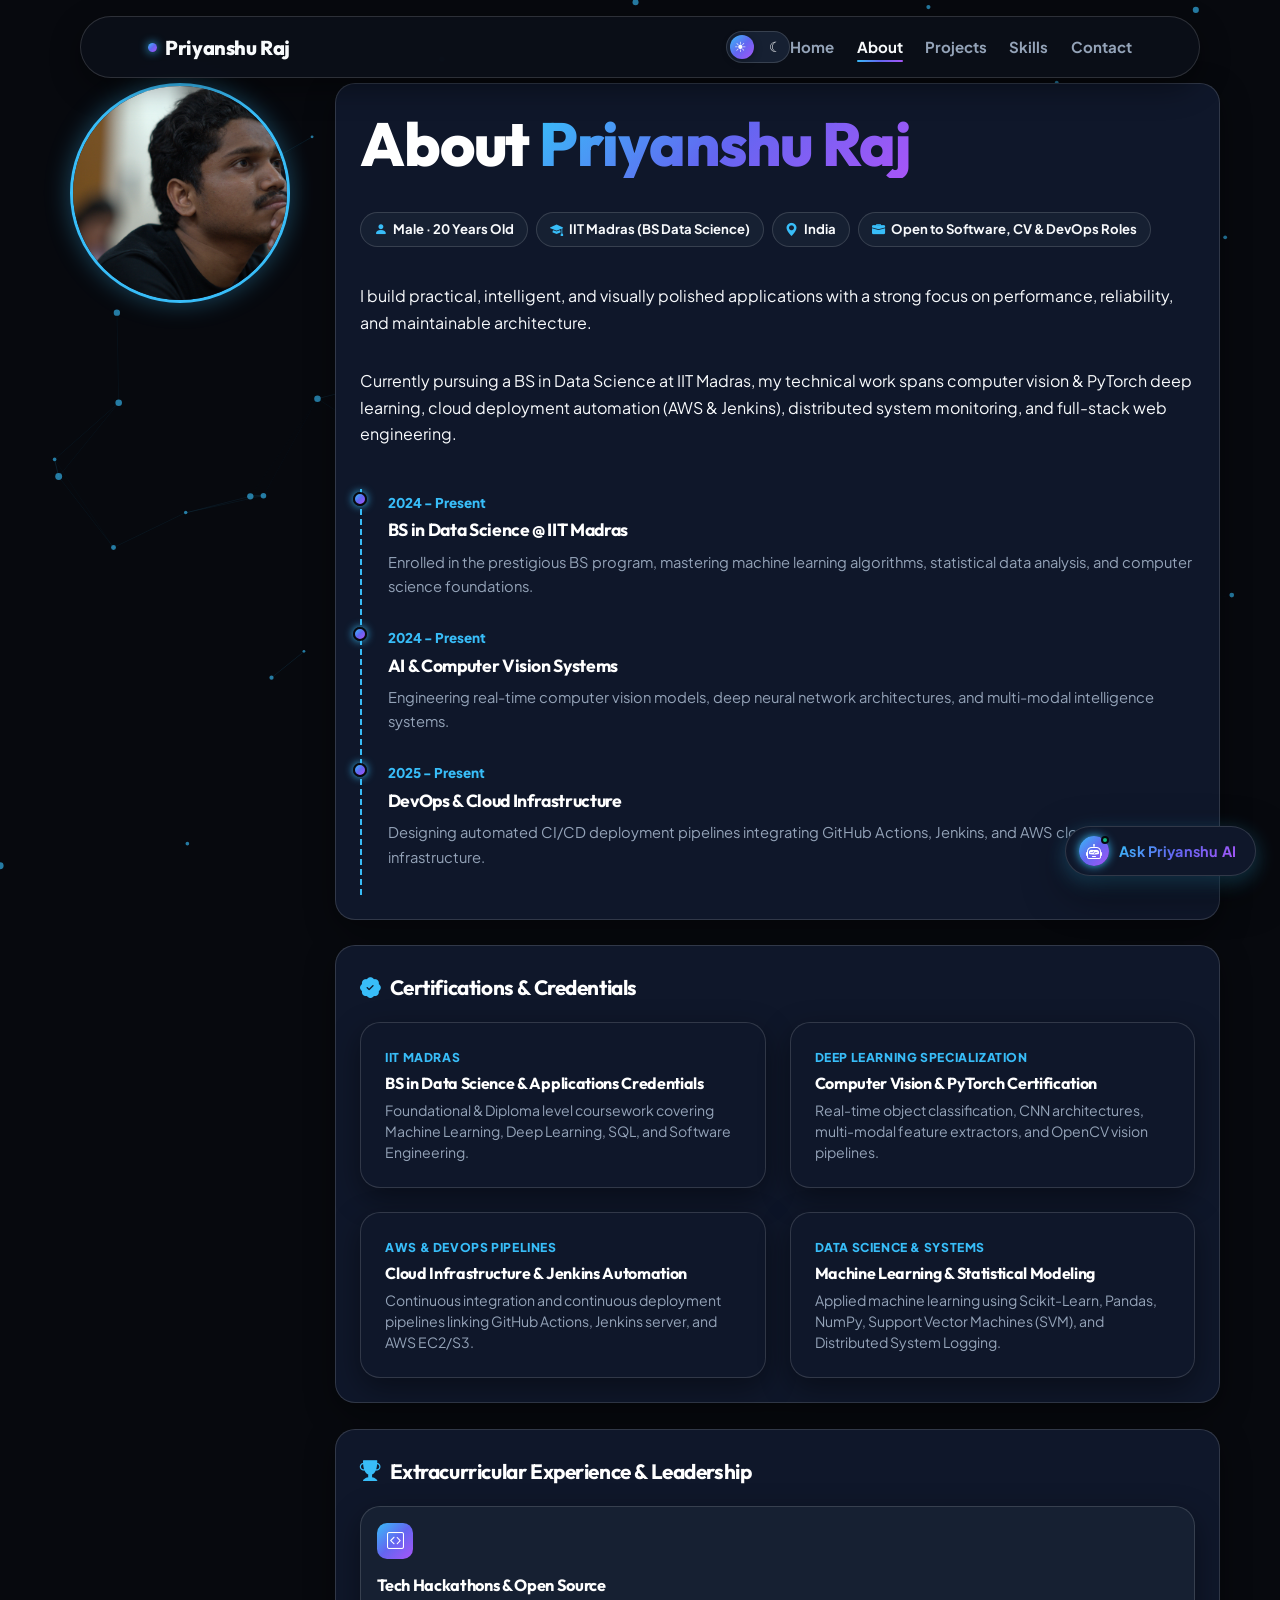
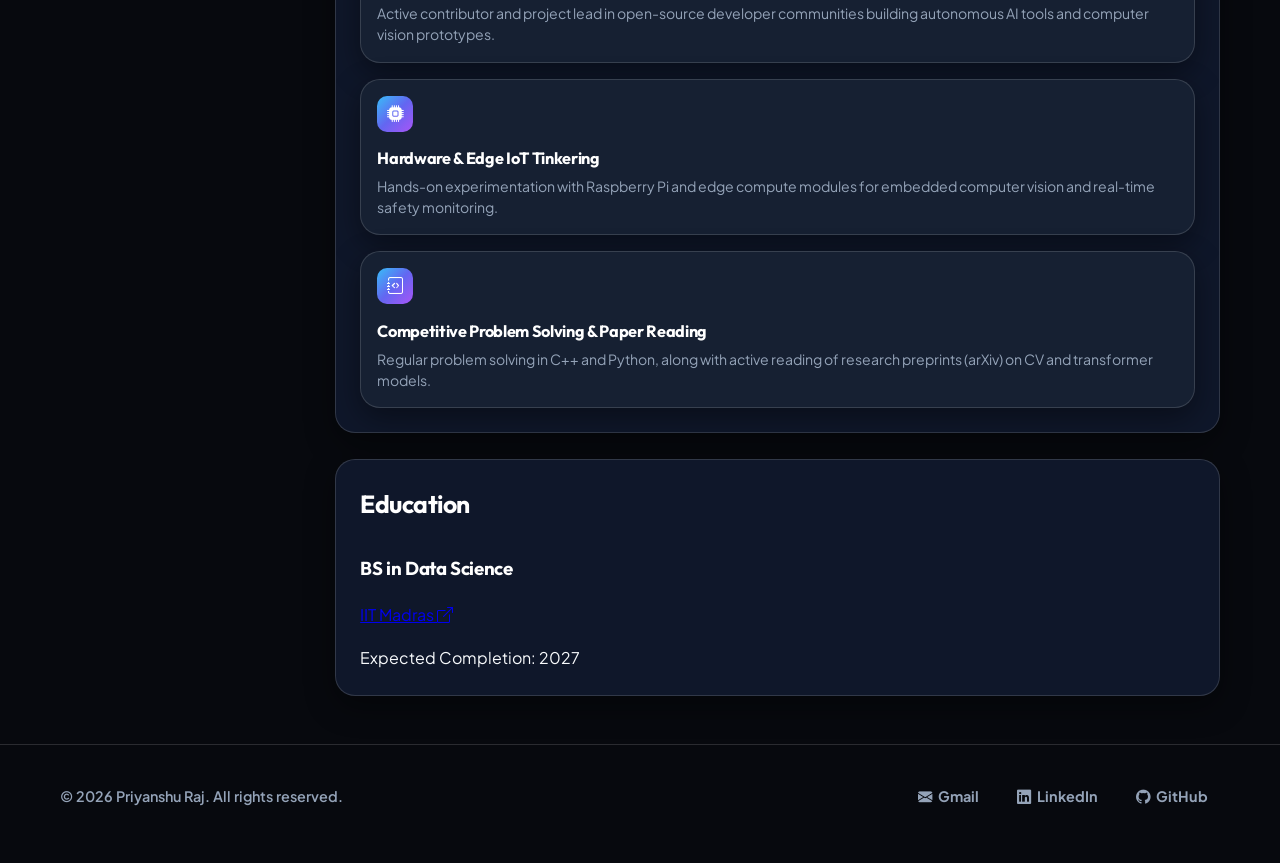
==== commit d5383358: "fix: remove scroll reveal opacity zero bug causing blank space and improve chatbot knowledge base mu" ====
--- a/about.html
+++ b/about.html
@@ -14,7 +14,7 @@
       rel="stylesheet"
       href="https://cdn.jsdelivr.net/npm/bootstrap-icons@1.11.3/font/bootstrap-icons.min.css"
     />
-    <link rel="stylesheet" href="styles.css?v=20" />
+    <link rel="stylesheet" href="styles.css?v=30" />
   </head>
   <body>
     <canvas id="ambient-canvas"></canvas>
@@ -197,7 +197,7 @@
       </div>
     </footer>
 
-    <script src="script.js?v=20"></script>
-    <script src="chatbot.js?v=20"></script>
+    <script src="script.js?v=30"></script>
+    <script src="chatbot.js?v=30"></script>
   </body>
 </html>
--- a/styles.css
+++ b/styles.css
@@ -1209,14 +1209,9 @@
 
 /* Reveal-on-scroll */
 .reveal {
-  opacity: 0;
-  transform: translateY(20px);
-  transition: opacity 0.45s cubic-bezier(0.4, 0, 0.2, 1), transform 0.45s cubic-bezier(0.4, 0, 0.2, 1);
-}
-
-.reveal.in {
   opacity: 1;
   transform: translateY(0);
+  transition: opacity 0.4s ease, transform 0.4s ease;
 }
 
 /* Site Footer */
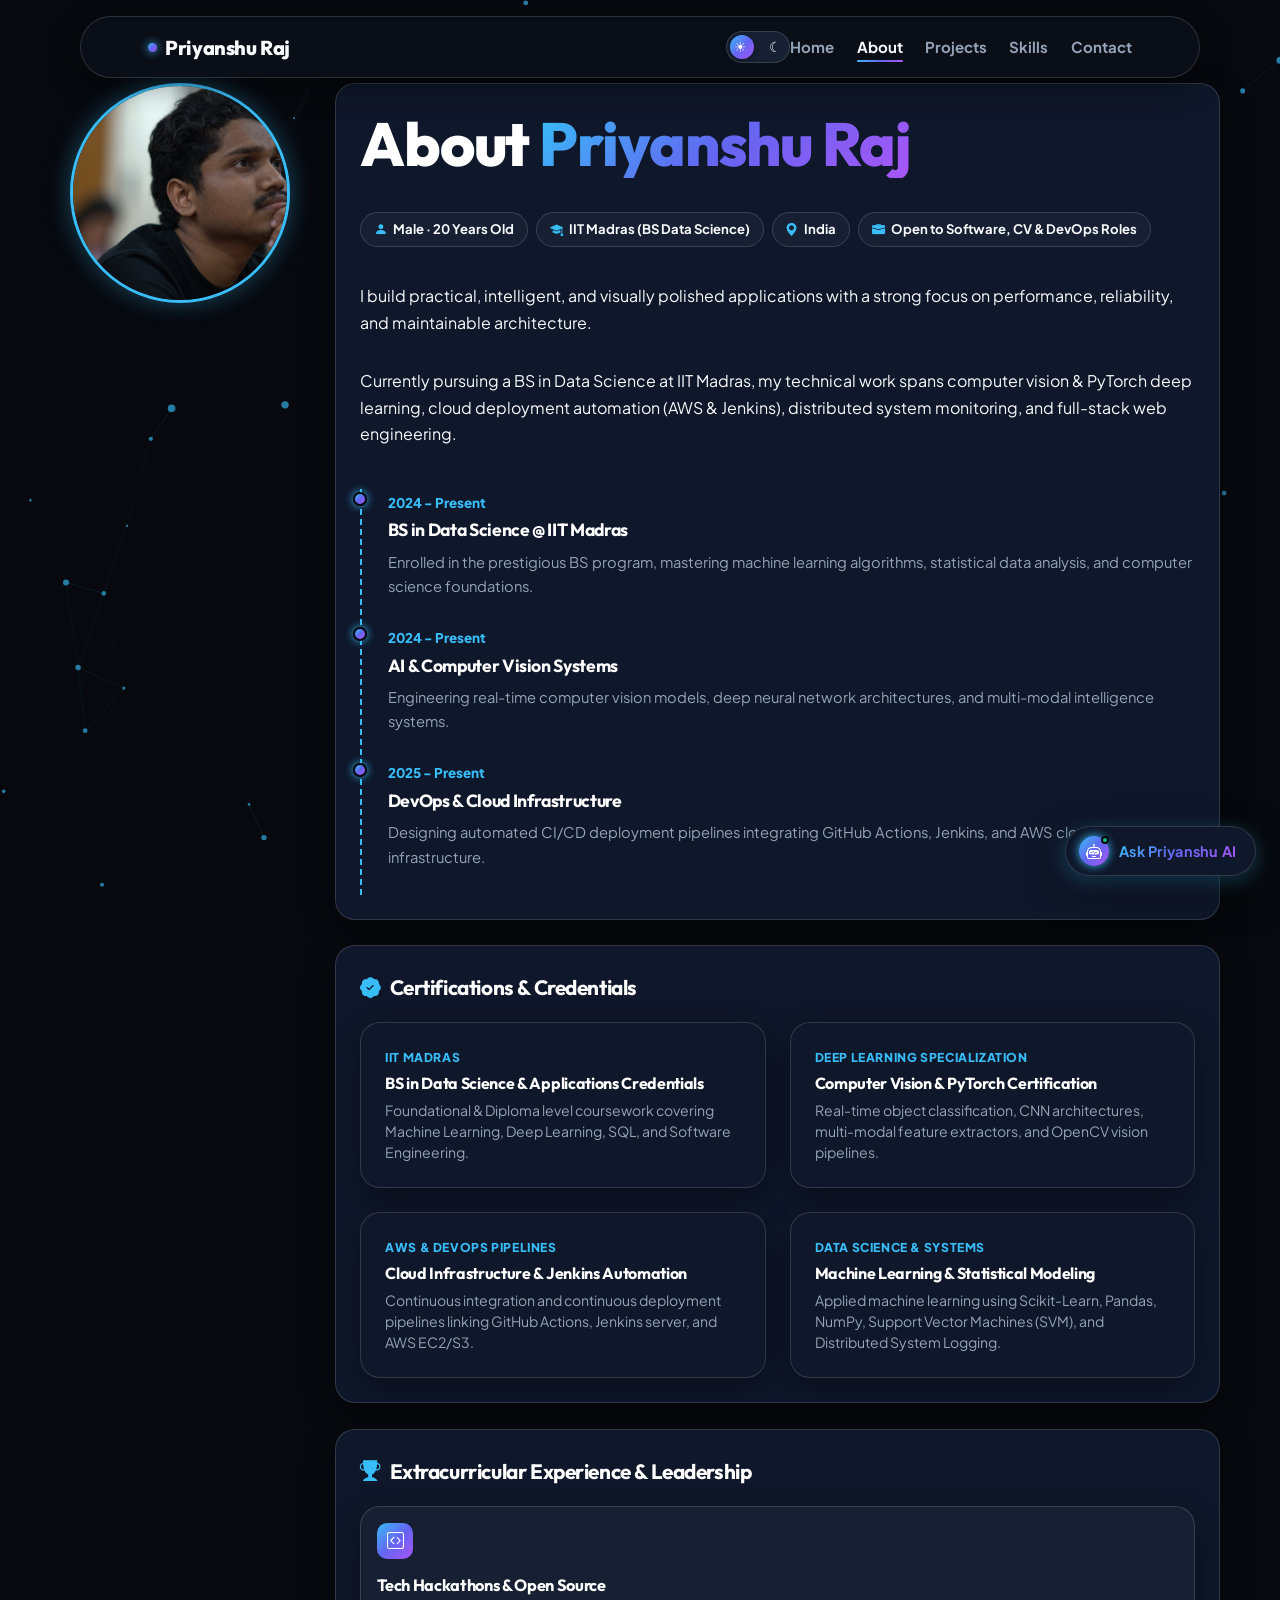
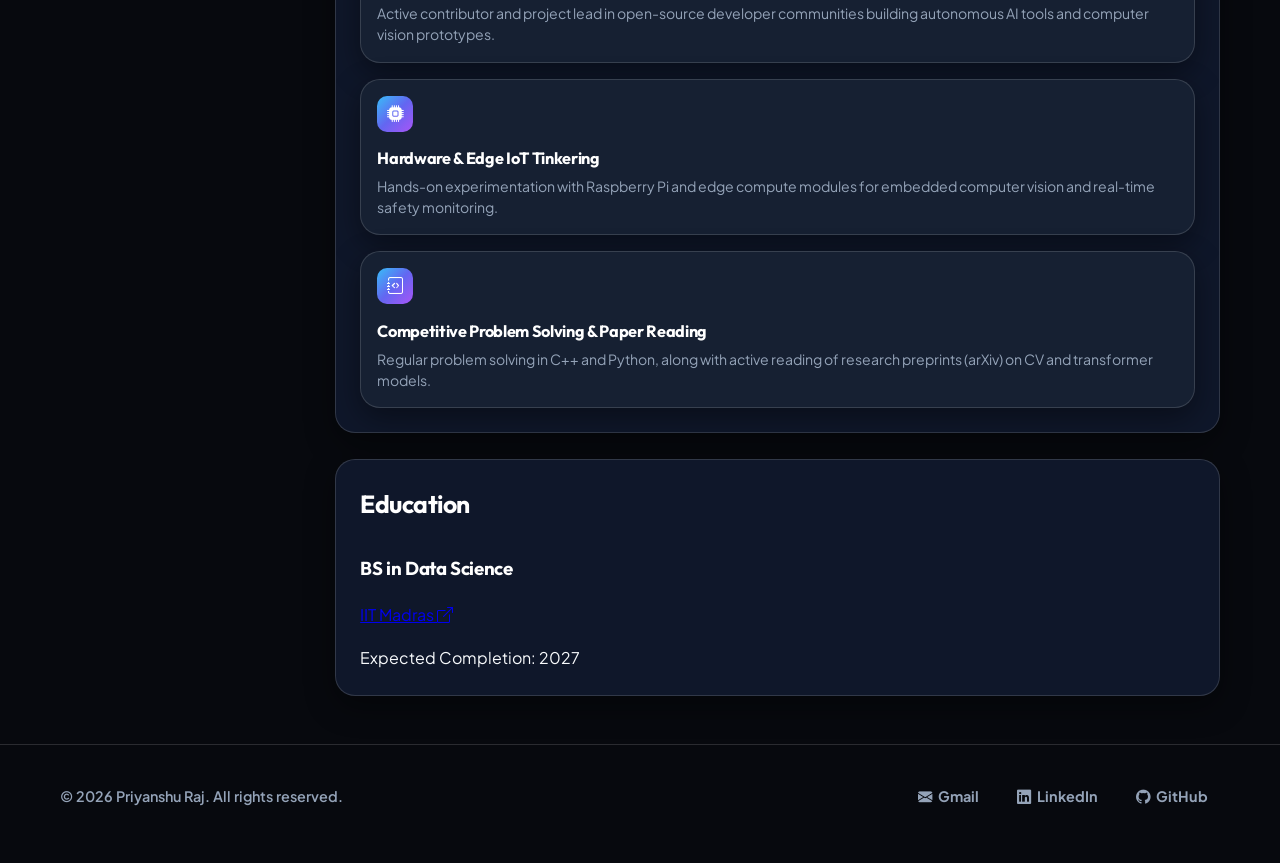
==== commit 500463de: "feat: connect chatbot directly to priyanshu_knowledge_base.txt with zero hardcoded text" ====
--- a/about.html
+++ b/about.html
@@ -14,7 +14,7 @@
       rel="stylesheet"
       href="https://cdn.jsdelivr.net/npm/bootstrap-icons@1.11.3/font/bootstrap-icons.min.css"
     />
-    <link rel="stylesheet" href="styles.css?v=30" />
+    <link rel="stylesheet" href="styles.css?v=40" />
   </head>
   <body>
     <canvas id="ambient-canvas"></canvas>
@@ -197,7 +197,7 @@
       </div>
     </footer>
 
-    <script src="script.js?v=30"></script>
-    <script src="chatbot.js?v=30"></script>
+    <script src="script.js?v=40"></script>
+    <script src="chatbot.js?v=40"></script>
   </body>
 </html>
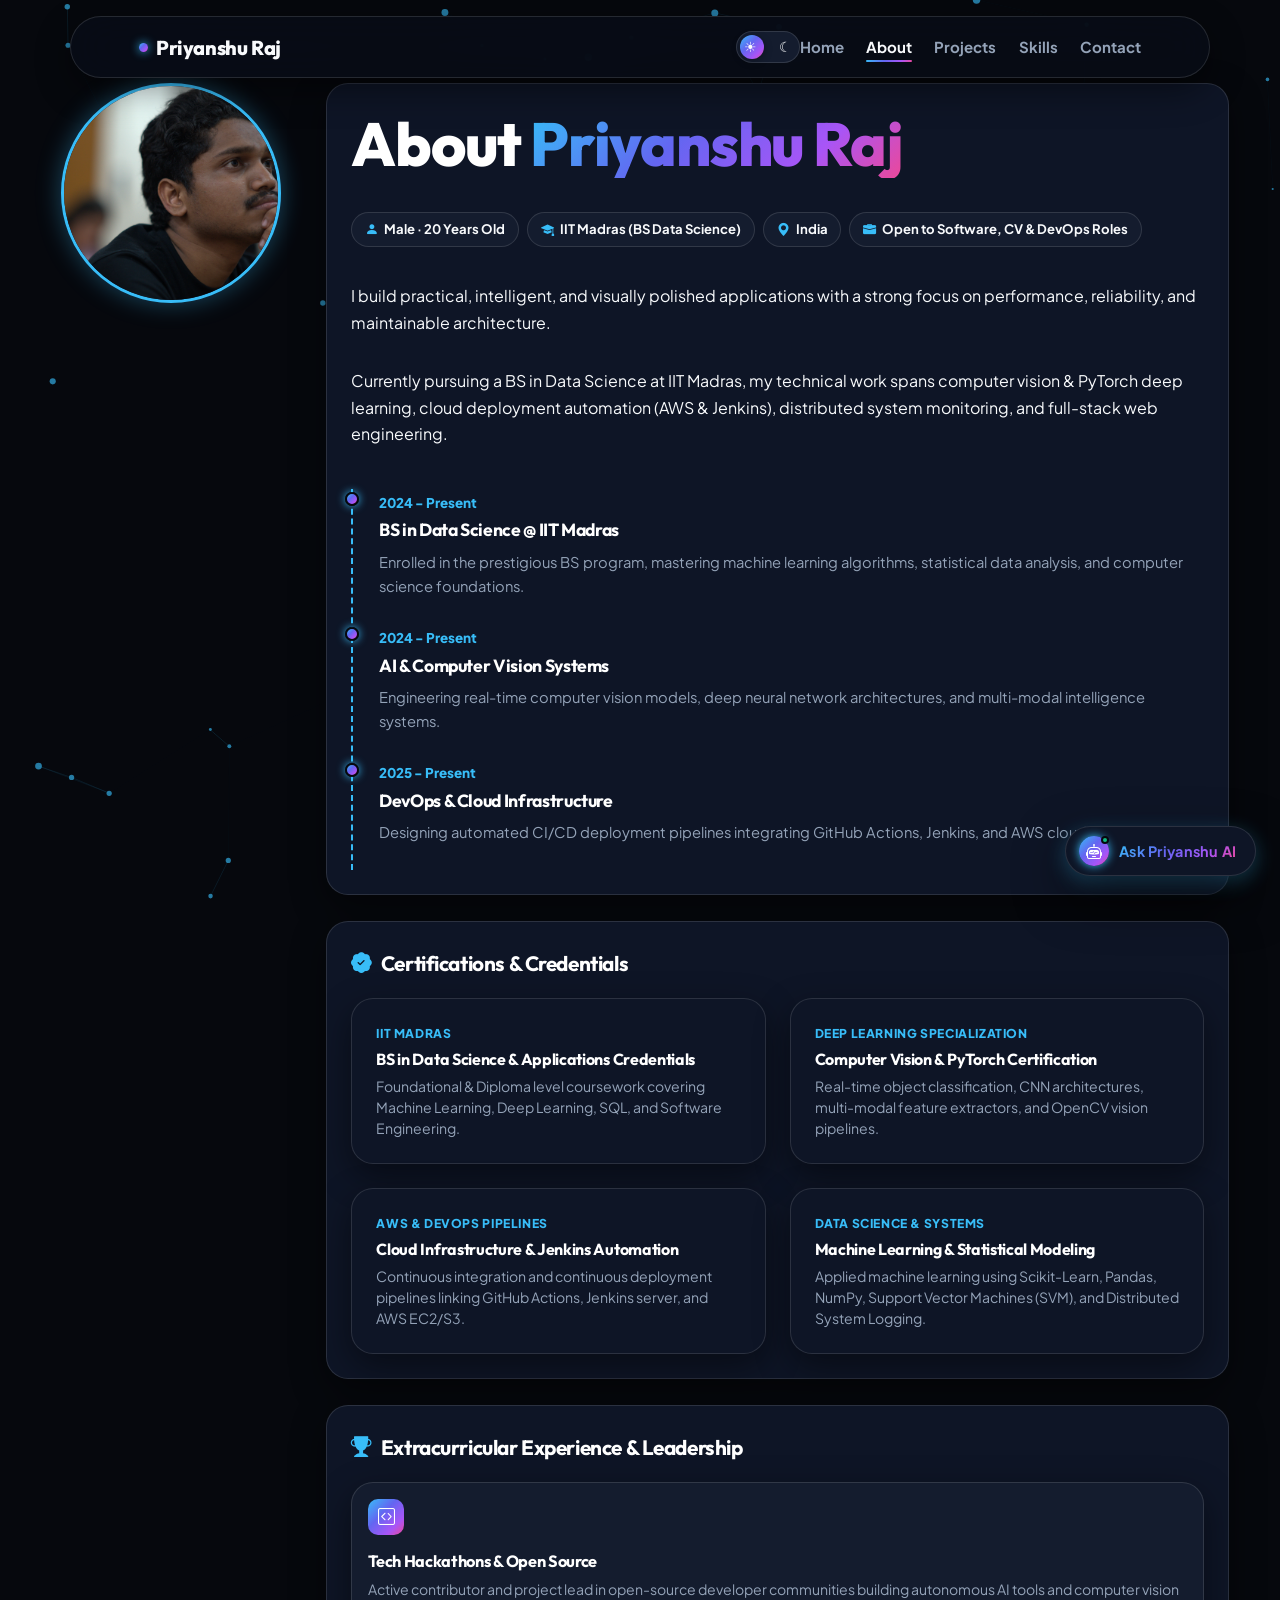
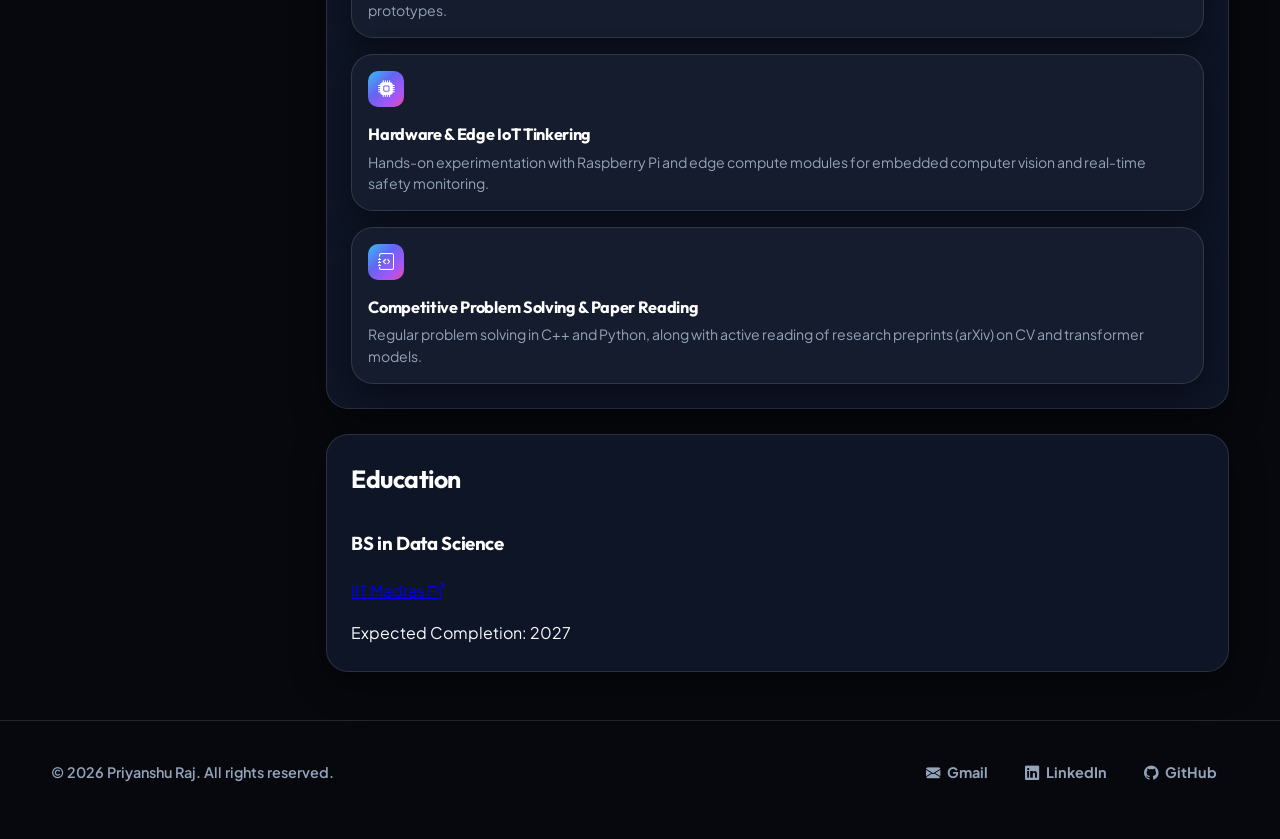
==== commit 10658ab0: "Add playable lightweight Neural Arcade mini-game and bump cache versions to v=60" ====
--- a/about.html
+++ b/about.html
@@ -14,7 +14,7 @@
       rel="stylesheet"
       href="https://cdn.jsdelivr.net/npm/bootstrap-icons@1.11.3/font/bootstrap-icons.min.css"
     />
-    <link rel="stylesheet" href="styles.css?v=40" />
+    <link rel="stylesheet" href="styles.css?v=60" />
   </head>
   <body>
     <canvas id="ambient-canvas"></canvas>
@@ -197,7 +197,7 @@
       </div>
     </footer>
 
-    <script src="script.js?v=40"></script>
-    <script src="chatbot.js?v=40"></script>
+    <script src="script.js?v=60"></script>
+    <script src="chatbot.js?v=60"></script>
   </body>
 </html>
--- a/styles.css
+++ b/styles.css
@@ -1,40 +1,40 @@
-@import url('https://fonts.googleapis.com/css2?family=Fira+Code:wght@400;500;600&family=Outfit:wght@400;500;600;700;800&family=Plus+Jakarta+Sans:wght@400;500;600;700;800&display=swap');
+@import url('https://fonts.googleapis.com/css2?family=Fira+Code:wght@400;500;600&family=Outfit:wght@400;500;600;700;800;900&family=Plus+Jakarta+Sans:wght@400;500;600;700;800&display=swap');
 
 :root {
-  /* High-Contrast Obsidian Dark Theme (Default) */
-  --bg: #07090e;
-  --bg-secondary: #0f172a;
-  --surface: #0f172a;
-  --surface-glass: rgba(15, 23, 42, 0.92);
-  --surface-hover: #1e293b;
-  --surface-soft: #162032;
+  /* Ultra-Premium Obsidian Dark Theme (V2 Redesign) */
+  --bg: #06080d;
+  --bg-secondary: #0b0f19;
+  --surface: #0e1526;
+  --surface-glass: rgba(14, 21, 38, 0.92);
+  --surface-hover: #151e33;
+  --surface-soft: #141c2e;
   --text-heading: #ffffff;
   --text: #f8fafc;
   --muted: #94a3b8;
   --primary: #38bdf8;
   --primary-glow: rgba(56, 189, 248, 0.35);
   --secondary: #818cf8;
-  --accent-gradient: linear-gradient(135deg, #38bdf8 0%, #6366f1 50%, #a855f7 100%);
-  --accent-glow: radial-gradient(circle, rgba(56, 189, 248, 0.2) 0%, transparent 70%);
-  --border: rgba(255, 255, 255, 0.14);
+  --accent-gradient: linear-gradient(135deg, #38bdf8 0%, #6366f1 40%, #a855f7 75%, #ec4899 100%);
+  --accent-glow: radial-gradient(circle, rgba(56, 189, 248, 0.22) 0%, transparent 70%);
+  --border: rgba(255, 255, 255, 0.12);
   --border-hover: #38bdf8;
-  --header-bg: rgba(11, 15, 25, 0.94);
-  --shadow: 0 16px 40px rgba(0, 0, 0, 0.5);
-  --glass-shadow: 0 10px 30px rgba(0, 0, 0, 0.4);
-  --card-radius: 20px;
-  --tag-bg: #1e293b;
+  --header-bg: rgba(8, 12, 22, 0.92);
+  --shadow: 0 20px 50px rgba(0, 0, 0, 0.6);
+  --glass-shadow: 0 12px 35px rgba(0, 0, 0, 0.45);
+  --card-radius: 22px;
+  --tag-bg: #151e33;
   --tag-text: #f8fafc;
-  --tag-border: #334155;
-  --flagship-bg: linear-gradient(135deg, #0f172a 0%, #1e293b 100%);
-  --code-bg: #0d1322;
-  --code-header-bg: #162035;
+  --tag-border: #26334d;
+  --flagship-bg: linear-gradient(135deg, #0e1526 0%, #151e33 60%, #1a253e 100%);
+  --code-bg: #0b0f19;
+  --code-header-bg: #141c2e;
   --code-text: #f1f5f9;
   --code-title: #94a3b8;
 }
 
 [data-theme="light"] {
-  /* High-Contrast Crisp Vibrant Light Theme */
-  --bg: #f4f6fc;
+  /* Crisp Modern Vibrant Light Theme */
+  --bg: #f5f7fc;
   --bg-secondary: #e2e8f0;
   --surface: #ffffff;
   --surface-glass: rgba(255, 255, 255, 0.94);
@@ -118,12 +118,12 @@
   width: 0;
   height: 3px;
   background: var(--accent-gradient);
-  z-index: 100;
+  z-index: 1000;
   box-shadow: 0 0 12px var(--primary);
 }
 
 .container {
-  width: min(1160px, 92%);
+  width: min(1180px, 92%);
   margin: 0 auto;
   position: relative;
   z-index: 1;
@@ -135,10 +135,10 @@
   top: 1rem;
   left: 50%;
   transform: translateX(-50%);
-  width: min(1120px, 94%);
+  width: min(1140px, 94%);
   z-index: 500;
-  backdrop-filter: blur(20px);
-  -webkit-backdrop-filter: blur(20px);
+  backdrop-filter: blur(24px);
+  -webkit-backdrop-filter: blur(24px);
   background: var(--header-bg);
   border: 1px solid var(--border);
   border-radius: 999px;
@@ -464,6 +464,24 @@
   background: var(--primary);
   color: #ffffff;
   border-color: var(--primary);
+}
+
+.ml-mode-btn.game-mode-btn {
+  background: linear-gradient(135deg, rgba(168, 85, 247, 0.22) 0%, rgba(56, 189, 248, 0.22) 100%);
+  border-color: rgba(168, 85, 247, 0.45);
+  color: var(--text-heading);
+}
+
+.ml-mode-btn.game-mode-btn:hover {
+  border-color: #a855f7;
+  transform: translateY(-1px);
+}
+
+.ml-mode-btn.game-mode-btn.active {
+  background: linear-gradient(135deg, #a855f7 0%, #0284c7 100%);
+  border-color: #a855f7;
+  color: #ffffff;
+  box-shadow: 0 0 14px rgba(168, 85, 247, 0.5);
 }
 
 .ml-canvas-wrap {
@@ -649,7 +667,7 @@
 }
 
 /* ==========================================================================
-   UNIFORM CARDS & GRID SYSTEM (Fixes uneven boxes across all pages)
+   UNIFORM CARDS & BENTO GRID SYSTEM (V2 Redesign)
    ========================================================================== */
 
 .project-grid,
@@ -689,7 +707,7 @@
 .extra-item:hover {
   transform: translateY(-4px);
   border-color: var(--border-hover);
-  box-shadow: var(--shadow);
+  box-shadow: var(--shadow), 0 0 25px var(--primary-glow);
 }
 
 .project-card h3 {
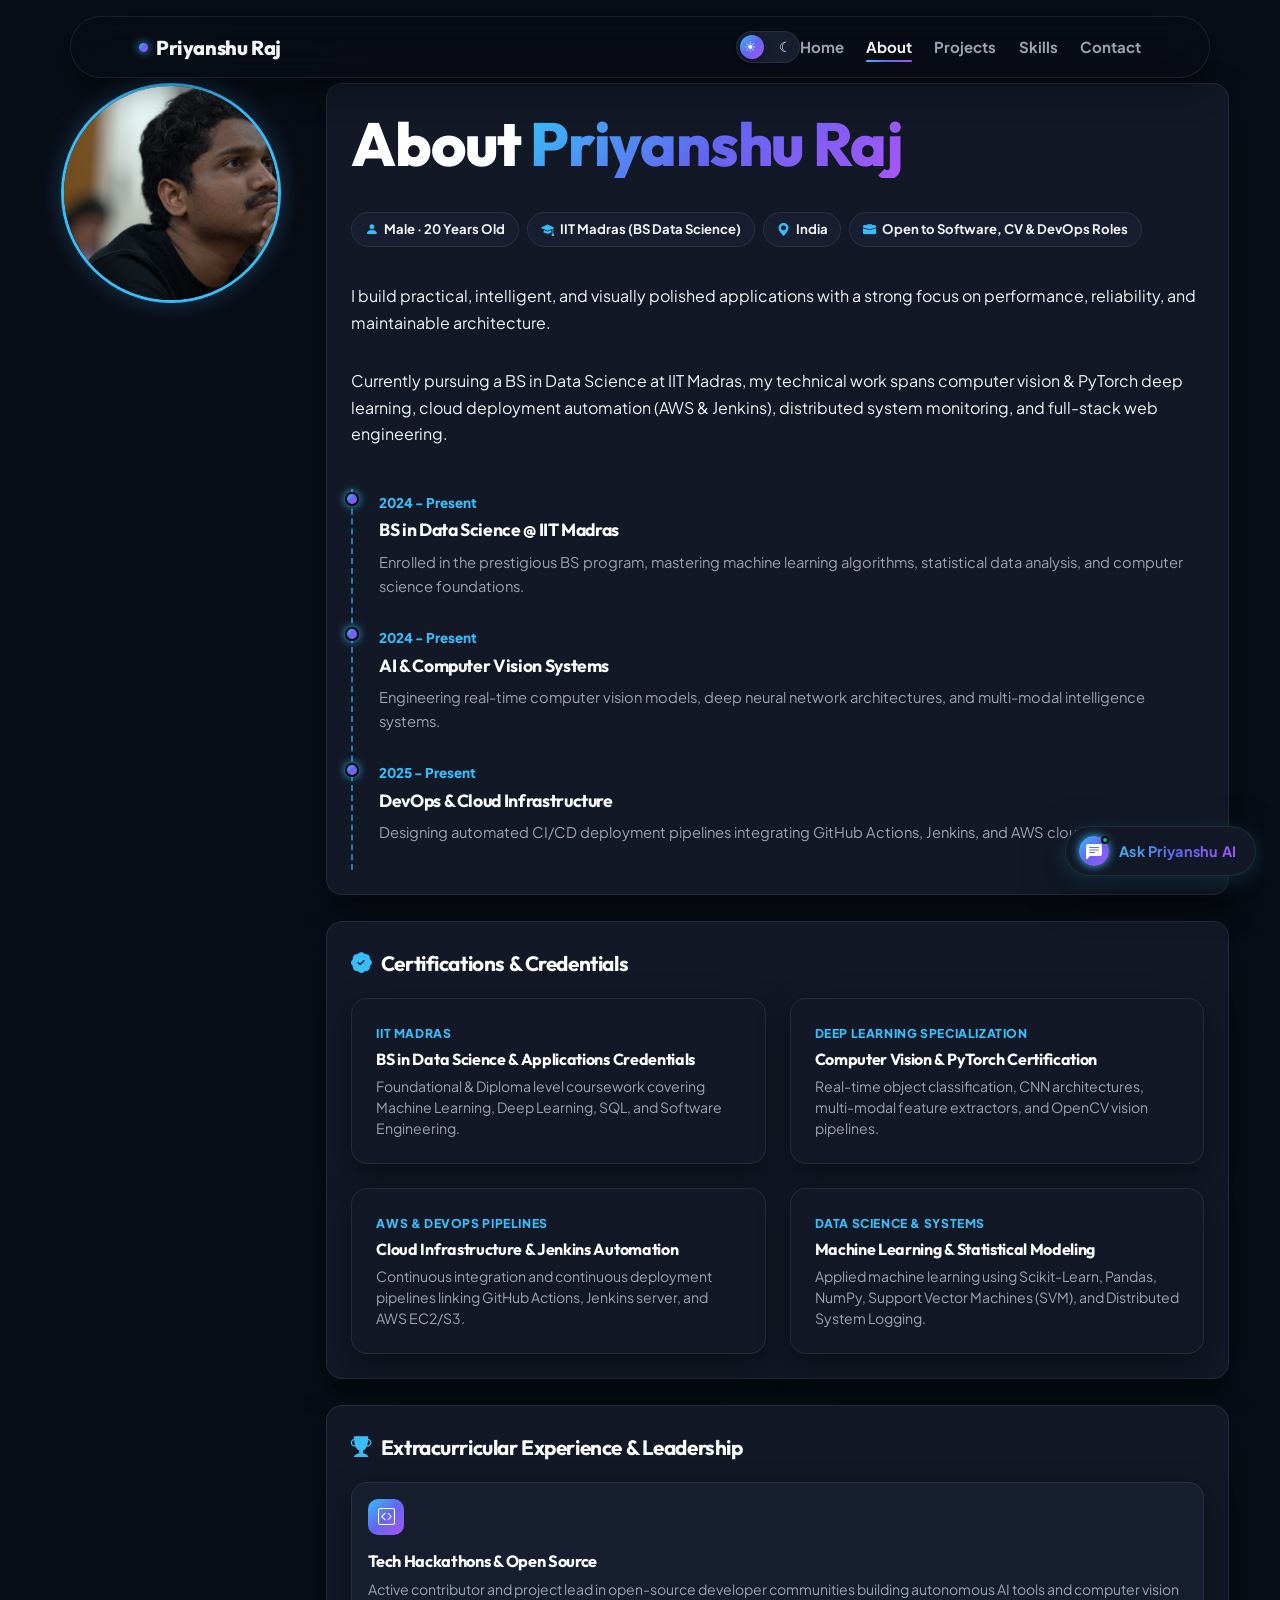
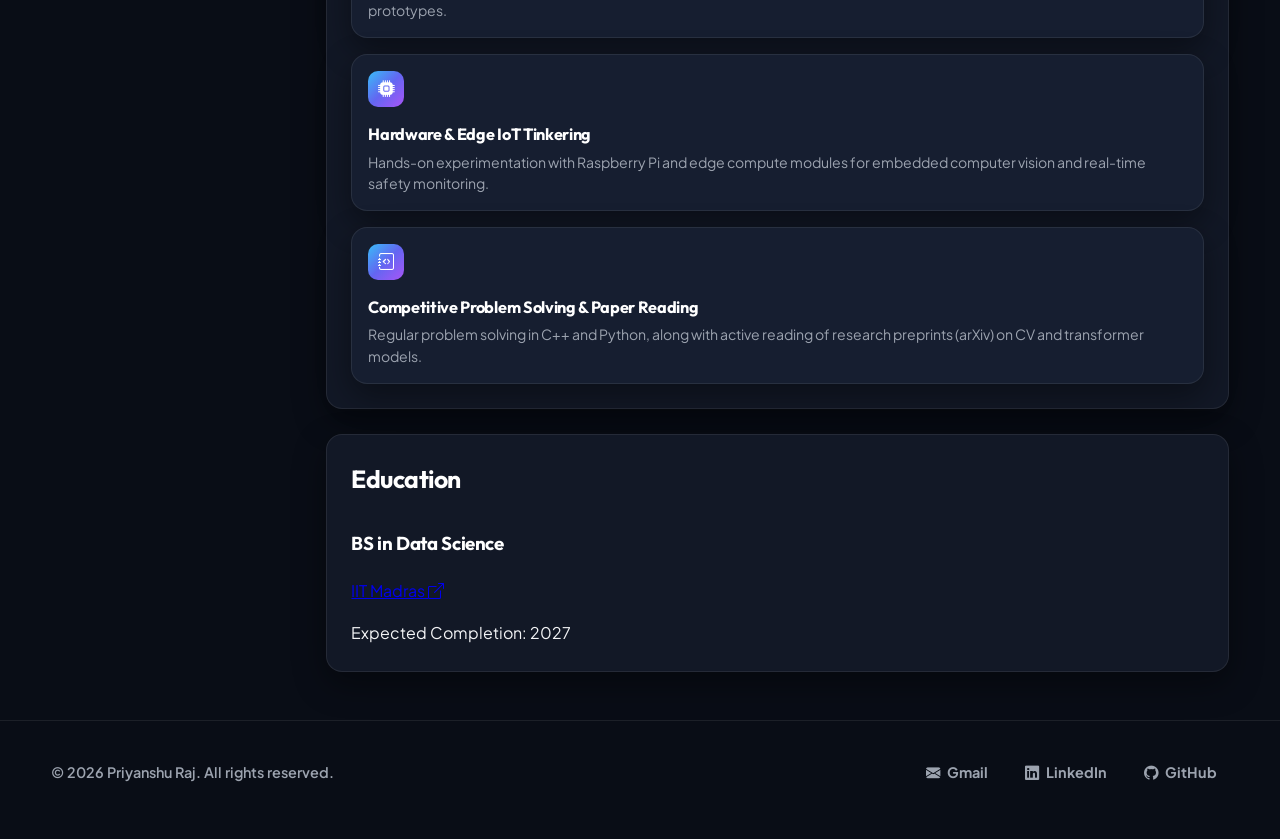
==== commit 36d98644: "Complete portfolio design language overhaul: Editorial ML Engineer layout, Interactive Code Terminal" ====
--- a/about.html
+++ b/about.html
@@ -14,10 +14,9 @@
       rel="stylesheet"
       href="https://cdn.jsdelivr.net/npm/bootstrap-icons@1.11.3/font/bootstrap-icons.min.css"
     />
-    <link rel="stylesheet" href="styles.css?v=60" />
+    <link rel="stylesheet" href="styles.css?v=70" />
   </head>
   <body>
-    <canvas id="ambient-canvas"></canvas>
 
     <header class="site-header">
       <nav class="container nav">
@@ -197,7 +196,7 @@
       </div>
     </footer>
 
-    <script src="script.js?v=60"></script>
-    <script src="chatbot.js?v=60"></script>
+    <script src="script.js?v=70"></script>
+    <script src="chatbot.js?v=70"></script>
   </body>
 </html>
--- a/styles.css
+++ b/styles.css
@@ -1,31 +1,31 @@
 @import url('https://fonts.googleapis.com/css2?family=Fira+Code:wght@400;500;600&family=Outfit:wght@400;500;600;700;800;900&family=Plus+Jakarta+Sans:wght@400;500;600;700;800&display=swap');
 
 :root {
-  /* Ultra-Premium Obsidian Dark Theme (V2 Redesign) */
-  --bg: #06080d;
-  --bg-secondary: #0b0f19;
-  --surface: #0e1526;
-  --surface-glass: rgba(14, 21, 38, 0.92);
-  --surface-hover: #151e33;
-  --surface-soft: #141c2e;
+  /* Editorial Slate Dark Theme (Professional ML Engineer & Software Architect) */
+  --bg: #090d16;
+  --bg-secondary: #0d121e;
+  --surface: #121826;
+  --surface-glass: rgba(18, 24, 38, 0.94);
+  --surface-hover: #192236;
+  --surface-soft: #161e30;
   --text-heading: #ffffff;
-  --text: #f8fafc;
-  --muted: #94a3b8;
+  --text: #f3f4f6;
+  --muted: #9ca3af;
   --primary: #38bdf8;
-  --primary-glow: rgba(56, 189, 248, 0.35);
+  --primary-glow: rgba(56, 189, 248, 0.25);
   --secondary: #818cf8;
-  --accent-gradient: linear-gradient(135deg, #38bdf8 0%, #6366f1 40%, #a855f7 75%, #ec4899 100%);
-  --accent-glow: radial-gradient(circle, rgba(56, 189, 248, 0.22) 0%, transparent 70%);
-  --border: rgba(255, 255, 255, 0.12);
-  --border-hover: #38bdf8;
-  --header-bg: rgba(8, 12, 22, 0.92);
-  --shadow: 0 20px 50px rgba(0, 0, 0, 0.6);
-  --glass-shadow: 0 12px 35px rgba(0, 0, 0, 0.45);
-  --card-radius: 22px;
-  --tag-bg: #151e33;
-  --tag-text: #f8fafc;
-  --tag-border: #26334d;
-  --flagship-bg: linear-gradient(135deg, #0e1526 0%, #151e33 60%, #1a253e 100%);
+  --accent-gradient: linear-gradient(135deg, #38bdf8 0%, #6366f1 50%, #a855f7 100%);
+  --accent-glow: radial-gradient(circle, rgba(56, 189, 248, 0.15) 0%, transparent 70%);
+  --border: rgba(255, 255, 255, 0.08);
+  --border-hover: rgba(56, 189, 248, 0.6);
+  --header-bg: rgba(9, 13, 22, 0.92);
+  --shadow: 0 16px 40px rgba(0, 0, 0, 0.5);
+  --glass-shadow: 0 12px 32px rgba(0, 0, 0, 0.4);
+  --card-radius: 16px;
+  --tag-bg: #172033;
+  --tag-text: #e5e7eb;
+  --tag-border: rgba(255, 255, 255, 0.1);
+  --flagship-bg: #121826;
   --code-bg: #0b0f19;
   --code-header-bg: #141c2e;
   --code-text: #f1f5f9;
@@ -33,34 +33,34 @@
 }
 
 [data-theme="light"] {
-  /* Crisp Modern Vibrant Light Theme */
-  --bg: #f5f7fc;
-  --bg-secondary: #e2e8f0;
+  /* Refined Modern Light Theme */
+  --bg: #f8fafc;
+  --bg-secondary: #f1f5f9;
   --surface: #ffffff;
-  --surface-glass: rgba(255, 255, 255, 0.94);
-  --surface-hover: #ffffff;
+  --surface-glass: rgba(255, 255, 255, 0.96);
+  --surface-hover: #f8fafc;
   --surface-soft: #f1f5f9;
   --text-heading: #0f172a;
-  --text: #1e293b;
-  --muted: #475569;
+  --text: #334155;
+  --muted: #64748b;
   --primary: #0284c7;
-  --primary-glow: rgba(2, 132, 199, 0.22);
+  --primary-glow: rgba(2, 132, 199, 0.15);
   --secondary: #4f46e5;
-  --accent-gradient: linear-gradient(135deg, #0284c7 0%, #4f46e5 50%, #7e22ce 100%);
-  --accent-glow: radial-gradient(circle, rgba(2, 132, 199, 0.18) 0%, transparent 70%);
-  --border: rgba(15, 23, 42, 0.12);
+  --accent-gradient: linear-gradient(135deg, #0284c7 0%, #4f46e5 100%);
+  --accent-glow: radial-gradient(circle, rgba(2, 132, 199, 0.12) 0%, transparent 70%);
+  --border: #e2e8f0;
   --border-hover: #0284c7;
   --header-bg: rgba(255, 255, 255, 0.94);
-  --shadow: 0 16px 40px rgba(15, 23, 42, 0.1);
-  --glass-shadow: 0 10px 30px rgba(31, 38, 135, 0.06);
+  --shadow: 0 10px 30px rgba(15, 23, 42, 0.06);
+  --glass-shadow: 0 8px 25px rgba(31, 38, 135, 0.05);
   --tag-bg: #f1f5f9;
   --tag-text: #0f172a;
   --tag-border: #cbd5e1;
-  --flagship-bg: linear-gradient(135deg, #ffffff 0%, #f1f5f9 100%);
-  --code-bg: #1e293b;
-  --code-header-bg: #0f172a;
+  --flagship-bg: #ffffff;
+  --code-bg: #0f172a;
+  --code-header-bg: #1e293b;
   --code-text: #f8fafc;
-  --code-title: #cbd5e1;
+  --code-title: #94a3b8;
 }
 
 * {
@@ -84,17 +84,6 @@
   overflow-x: hidden;
 }
 
-/* Ambient Canvas Background */
-#ambient-canvas {
-  position: fixed;
-  inset: 0;
-  width: 100vw;
-  height: 100vh;
-  pointer-events: none;
-  z-index: 0;
-  opacity: 0.85;
-}
-
 /* Global Media Constraints */
 img, svg, canvas, video {
   max-width: 100%;
@@ -386,181 +375,116 @@
   gap: 1.25rem;
 }
 
-/* Interactive ML Visualizer Card */
-.ml-graphics-card {
-  background: var(--surface);
-  border: 1px solid var(--border);
-  border-radius: 20px;
-  padding: 1.15rem;
-  box-shadow: var(--glass-shadow);
-  position: relative;
+/* Interactive Engineering Code Terminal (Professional ML Showcase) */
+.code-terminal {
+  background: var(--code-bg);
+  border: 1px solid var(--border);
+  border-radius: 16px;
   overflow: hidden;
-}
-
-.ml-header {
+  box-shadow: var(--shadow);
+}
+
+.terminal-header {
   display: flex;
   align-items: center;
   justify-content: space-between;
-  margin-bottom: 0.85rem;
-}
-
-.ml-status {
-  display: flex;
-  align-items: center;
-  gap: 0.45rem;
-}
-
-.ml-live-dot {
-  width: 8px;
-  height: 8px;
+  padding: 0.6rem 1rem;
+  background: var(--code-header-bg);
+  border-bottom: 1px solid var(--border);
+}
+
+.terminal-controls {
+  display: flex;
+  align-items: center;
+  gap: 6px;
+}
+
+.terminal-dot {
+  width: 10px;
+  height: 10px;
   border-radius: 50%;
-  background: #10b981;
-  box-shadow: 0 0 8px #10b981;
-}
-
-.ml-title {
-  font-family: "Outfit", sans-serif;
-  font-weight: 700;
-  font-size: 0.9rem;
+  display: inline-block;
+}
+
+.dot-red { background: #ef4444; }
+.dot-yellow { background: #f59e0b; }
+.dot-green { background: #10b981; }
+
+.terminal-tabs {
+  display: flex;
+  gap: 0.35rem;
+}
+
+.terminal-tab {
+  background: transparent;
+  border: none;
+  color: var(--muted);
+  font-family: 'Fira Code', monospace;
+  font-size: 0.76rem;
+  padding: 0.25rem 0.6rem;
+  border-radius: 6px;
+  cursor: pointer;
+  transition: all 0.2s ease;
+}
+
+.terminal-tab:hover {
   color: var(--text-heading);
-}
-
-.ml-chip {
-  font-size: 0.76rem;
-  font-weight: 800;
+  background: rgba(255, 255, 255, 0.05);
+}
+
+.terminal-tab.active {
+  background: rgba(56, 189, 248, 0.12);
   color: var(--primary);
+  font-weight: 600;
+  border: 1px solid rgba(56, 189, 248, 0.25);
+}
+
+.terminal-body {
+  padding: 1.1rem;
+  font-family: 'Fira Code', monospace;
+  font-size: 0.84rem;
+  line-height: 1.65;
+  color: var(--code-text);
+  overflow-x: auto;
+  min-height: 190px;
+}
+
+.syntax-kw { color: #f472b6; font-weight: 600; }
+.syntax-fn { color: #38bdf8; }
+.syntax-str { color: #34d399; }
+.syntax-cm { color: #6b7280; font-style: italic; }
+.syntax-num { color: #fbbf24; }
+
+.terminal-footer {
+  display: flex;
+  align-items: center;
+  justify-content: space-between;
+  background: rgba(0, 0, 0, 0.3);
+  border-top: 1px solid var(--border);
+  padding: 0.65rem 1rem;
+  font-family: 'Fira Code', monospace;
+  font-size: 0.78rem;
+}
+
+.terminal-run-btn {
   background: var(--surface-soft);
   border: 1px solid var(--border);
-  padding: 0.2rem 0.65rem;
-  border-radius: 999px;
-  display: inline-flex;
-  align-items: center;
-  gap: 0.3rem;
-}
-
-.ml-controls {
-  display: flex;
-  flex-wrap: wrap;
-  gap: 0.4rem;
-  margin-bottom: 0.75rem;
-}
-
-.ml-mode-btn {
-  background: var(--surface-soft);
-  border: 1px solid var(--border);
-  color: var(--muted);
-  font-size: 0.74rem;
-  font-weight: 700;
-  padding: 0.3rem 0.65rem;
-  border-radius: 8px;
+  color: var(--primary);
+  font-family: 'Fira Code', monospace;
+  font-size: 0.75rem;
+  padding: 0.25rem 0.75rem;
+  border-radius: 6px;
   cursor: pointer;
   display: inline-flex;
   align-items: center;
-  gap: 0.3rem;
+  gap: 0.35rem;
   transition: all 0.2s ease;
 }
 
-.ml-mode-btn.active {
+.terminal-run-btn:hover {
   background: var(--primary);
   color: #ffffff;
   border-color: var(--primary);
-}
-
-.ml-mode-btn.game-mode-btn {
-  background: linear-gradient(135deg, rgba(168, 85, 247, 0.22) 0%, rgba(56, 189, 248, 0.22) 100%);
-  border-color: rgba(168, 85, 247, 0.45);
-  color: var(--text-heading);
-}
-
-.ml-mode-btn.game-mode-btn:hover {
-  border-color: #a855f7;
-  transform: translateY(-1px);
-}
-
-.ml-mode-btn.game-mode-btn.active {
-  background: linear-gradient(135deg, #a855f7 0%, #0284c7 100%);
-  border-color: #a855f7;
-  color: #ffffff;
-  box-shadow: 0 0 14px rgba(168, 85, 247, 0.5);
-}
-
-.ml-canvas-wrap {
-  position: relative;
-  width: 100%;
-  height: 210px;
-  background: var(--surface-soft);
-  border: 1px solid var(--border);
-  border-radius: 14px;
-  overflow: hidden;
-}
-
-#ml-canvas {
-  width: 100%;
-  height: 100%;
-  display: block;
-}
-
-.ml-scanline {
-  position: absolute;
-  top: 0;
-  left: -100%;
-  width: 100%;
-  height: 100%;
-  background: linear-gradient(90deg, transparent 0%, var(--primary-glow) 50%, transparent 100%);
-  opacity: 0.4;
-  animation: scan-horizontal 3.5s ease-in-out infinite;
-  pointer-events: none;
-}
-
-@keyframes scan-horizontal {
-  0% { transform: translateX(0); }
-  100% { transform: translateX(200%); }
-}
-
-.ml-hud-overlay {
-  position: absolute;
-  bottom: 0.5rem;
-  left: 0.65rem;
-  right: 0.65rem;
-  display: flex;
-  justify-content: space-between;
-  pointer-events: none;
-}
-
-.ml-hud-badge {
-  font-family: "Fira Code", monospace;
-  font-size: 0.7rem;
-  font-weight: 600;
-  color: var(--text);
-  background: var(--surface);
-  border: 1px solid var(--border);
-  padding: 0.2rem 0.5rem;
-  border-radius: 6px;
-}
-
-.ml-footer-stats {
-  display: grid;
-  grid-template-columns: repeat(3, 1fr);
-  gap: 0.5rem;
-  margin-top: 0.85rem;
-  padding-top: 0.75rem;
-  border-top: 1px solid var(--border);
-  text-align: center;
-}
-
-.ml-stat-val {
-  display: block;
-  font-family: "Outfit", sans-serif;
-  font-weight: 800;
-  font-size: 0.85rem;
-  color: var(--primary);
-}
-
-.ml-stat-lbl {
-  display: block;
-  font-size: 0.72rem;
-  color: var(--muted);
-  font-weight: 600;
 }
 
 /* IDE Code Playground */
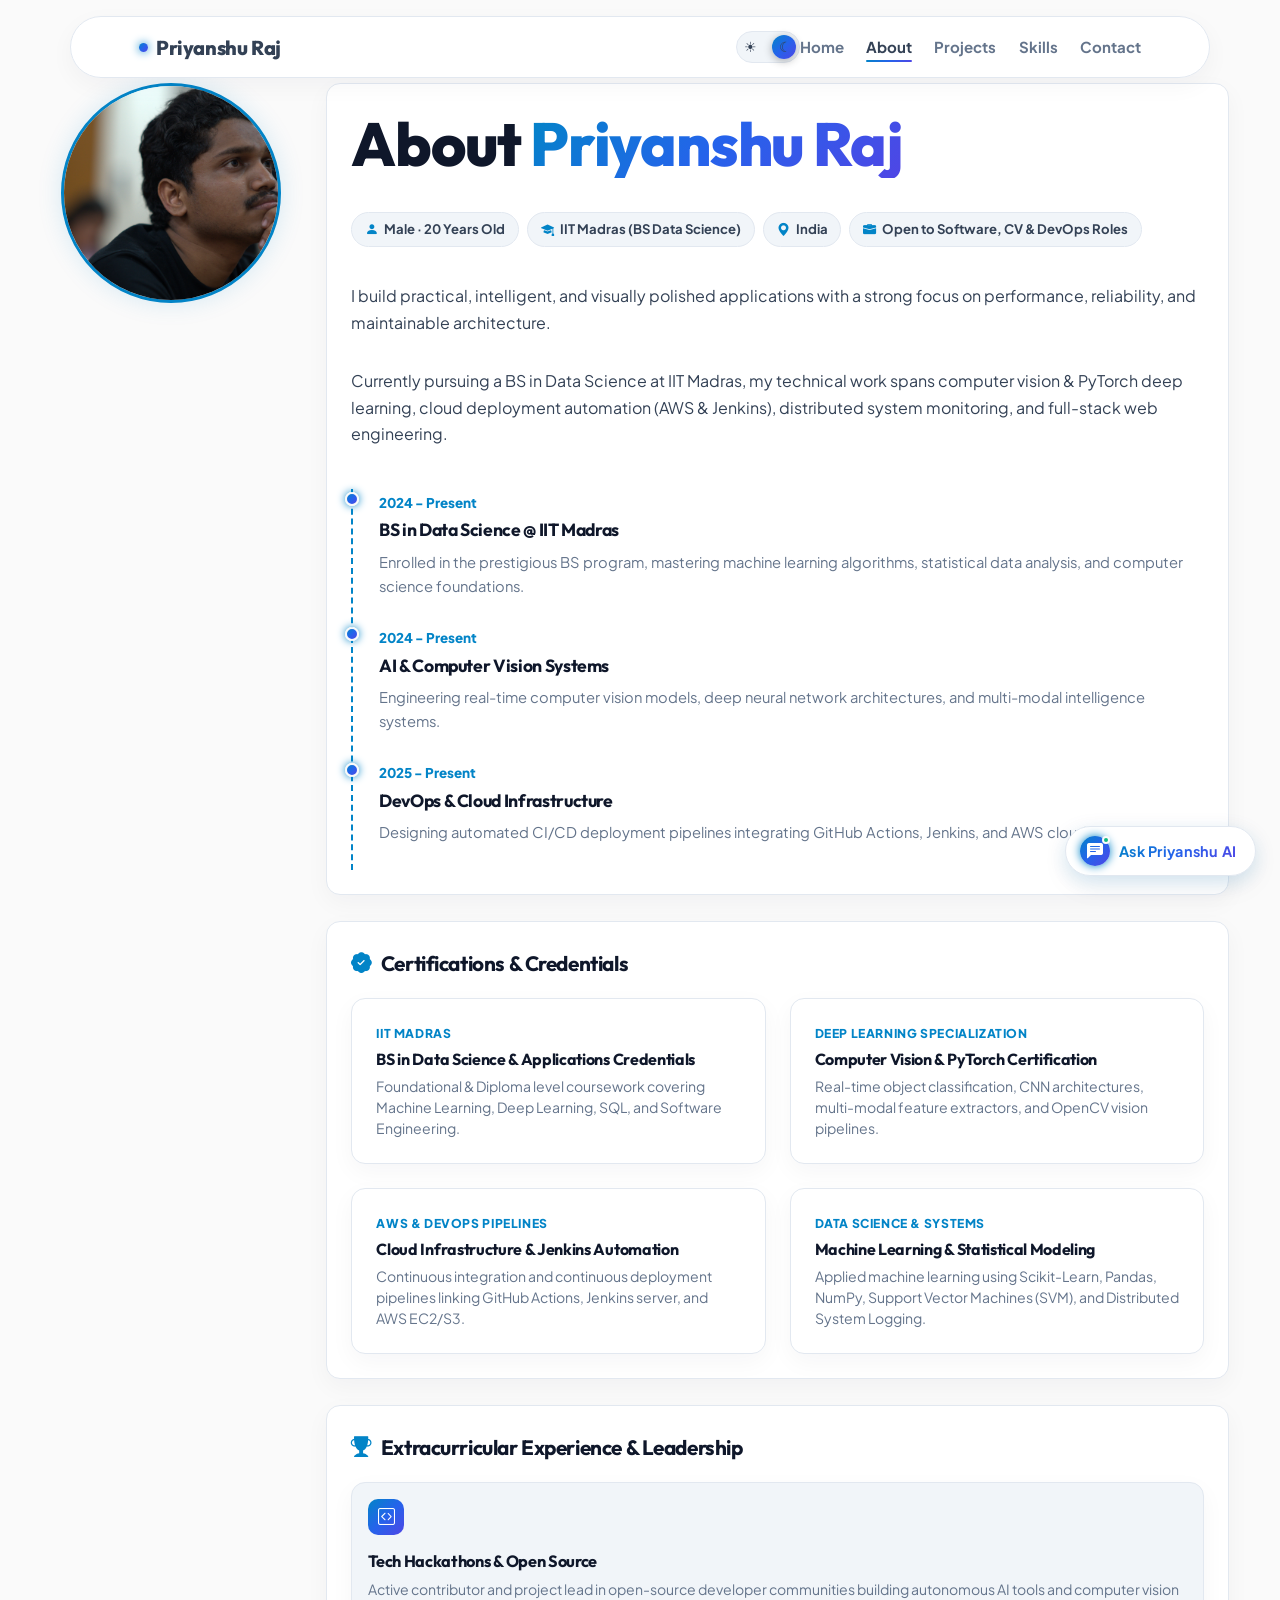
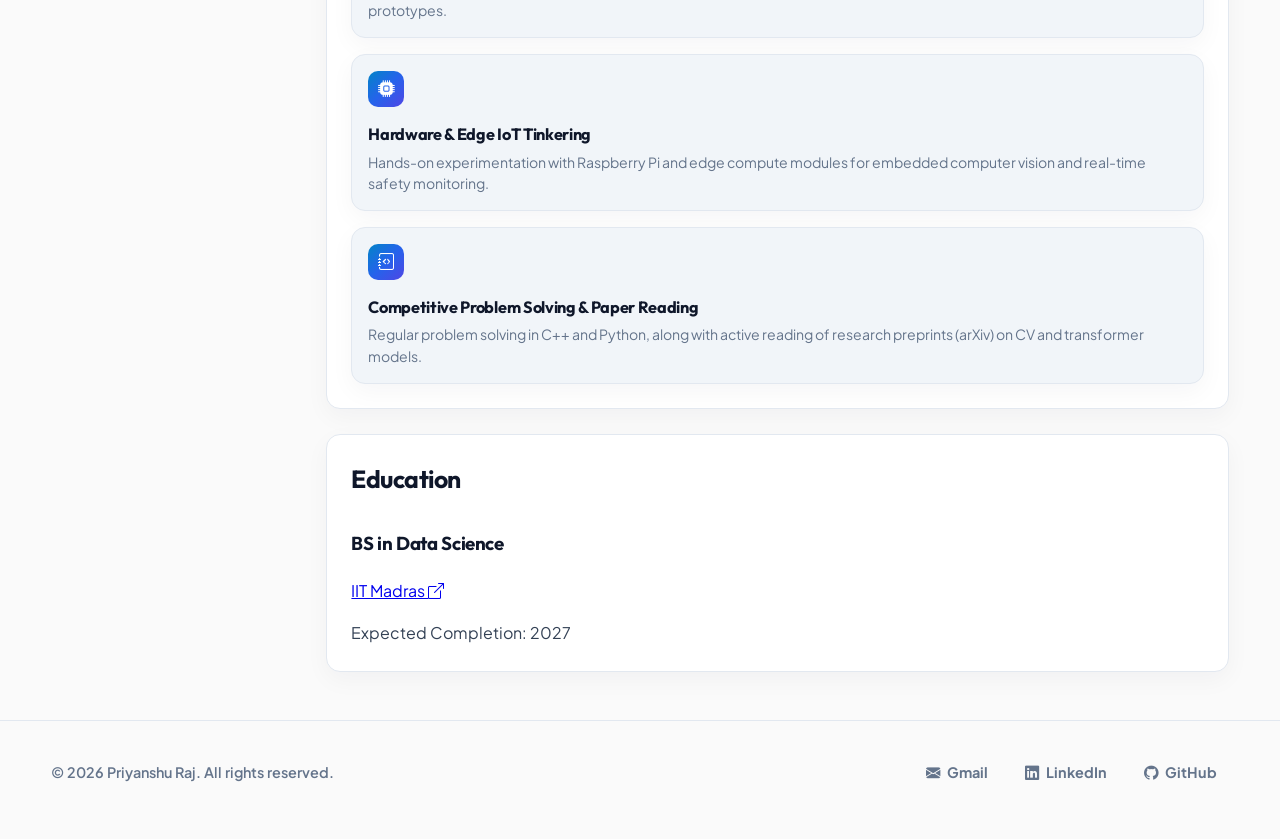
==== commit 8ab293e9: "Complete portfolio overhaul to uncluttered Professional Light Theme driven strictly by styles.css; r" ====
--- a/about.html
+++ b/about.html
@@ -1,5 +1,5 @@
 <!DOCTYPE html>
-<html lang="en" data-theme="dark">
+<html lang="en" data-theme="light">
   <head>
     <meta charset="UTF-8" />
     <meta name="viewport" content="width=device-width, initial-scale=1.0" />
@@ -14,7 +14,7 @@
       rel="stylesheet"
       href="https://cdn.jsdelivr.net/npm/bootstrap-icons@1.11.3/font/bootstrap-icons.min.css"
     />
-    <link rel="stylesheet" href="styles.css?v=70" />
+    <link rel="stylesheet" href="styles.css?v=80" />
   </head>
   <body>
 
@@ -196,7 +196,7 @@
       </div>
     </footer>
 
-    <script src="script.js?v=70"></script>
-    <script src="chatbot.js?v=70"></script>
+    <script src="script.js?v=80"></script>
+    <script src="chatbot.js?v=80"></script>
   </body>
 </html>
--- a/styles.css
+++ b/styles.css
@@ -1,7 +1,39 @@
 @import url('https://fonts.googleapis.com/css2?family=Fira+Code:wght@400;500;600&family=Outfit:wght@400;500;600;700;800;900&family=Plus+Jakarta+Sans:wght@400;500;600;700;800&display=swap');
 
 :root {
-  /* Editorial Slate Dark Theme (Professional ML Engineer & Software Architect) */
+  /* Crisp Professional Light Theme (Default) */
+  --bg: #fafafa;
+  --bg-secondary: #f4f6fb;
+  --surface: #ffffff;
+  --surface-glass: rgba(255, 255, 255, 0.95);
+  --surface-hover: #ffffff;
+  --surface-soft: #f1f5f9;
+  --text-heading: #0f172a;
+  --text: #334155;
+  --muted: #64748b;
+  --primary: #0284c7;
+  --primary-glow: rgba(2, 132, 199, 0.15);
+  --secondary: #4f46e5;
+  --accent-gradient: linear-gradient(135deg, #0284c7 0%, #2563eb 50%, #4f46e5 100%);
+  --accent-glow: radial-gradient(circle, rgba(2, 132, 199, 0.1) 0%, transparent 70%);
+  --border: #e2e8f0;
+  --border-hover: #0284c7;
+  --header-bg: rgba(255, 255, 255, 0.94);
+  --shadow: 0 10px 30px rgba(15, 23, 42, 0.05);
+  --glass-shadow: 0 8px 24px rgba(15, 23, 42, 0.04);
+  --card-radius: 14px;
+  --tag-bg: #f1f5f9;
+  --tag-text: #0f172a;
+  --tag-border: #cbd5e1;
+  --flagship-bg: #ffffff;
+  --code-bg: #0f172a;
+  --code-header-bg: #1e293b;
+  --code-text: #f8fafc;
+  --code-title: #94a3b8;
+}
+
+[data-theme="dark"] {
+  /* Refined Slate Dark Theme (Secondary) */
   --bg: #090d16;
   --bg-secondary: #0d121e;
   --surface: #121826;
@@ -21,7 +53,6 @@
   --header-bg: rgba(9, 13, 22, 0.92);
   --shadow: 0 16px 40px rgba(0, 0, 0, 0.5);
   --glass-shadow: 0 12px 32px rgba(0, 0, 0, 0.4);
-  --card-radius: 16px;
   --tag-bg: #172033;
   --tag-text: #e5e7eb;
   --tag-border: rgba(255, 255, 255, 0.1);
@@ -29,37 +60,6 @@
   --code-bg: #0b0f19;
   --code-header-bg: #141c2e;
   --code-text: #f1f5f9;
-  --code-title: #94a3b8;
-}
-
-[data-theme="light"] {
-  /* Refined Modern Light Theme */
-  --bg: #f8fafc;
-  --bg-secondary: #f1f5f9;
-  --surface: #ffffff;
-  --surface-glass: rgba(255, 255, 255, 0.96);
-  --surface-hover: #f8fafc;
-  --surface-soft: #f1f5f9;
-  --text-heading: #0f172a;
-  --text: #334155;
-  --muted: #64748b;
-  --primary: #0284c7;
-  --primary-glow: rgba(2, 132, 199, 0.15);
-  --secondary: #4f46e5;
-  --accent-gradient: linear-gradient(135deg, #0284c7 0%, #4f46e5 100%);
-  --accent-glow: radial-gradient(circle, rgba(2, 132, 199, 0.12) 0%, transparent 70%);
-  --border: #e2e8f0;
-  --border-hover: #0284c7;
-  --header-bg: rgba(255, 255, 255, 0.94);
-  --shadow: 0 10px 30px rgba(15, 23, 42, 0.06);
-  --glass-shadow: 0 8px 25px rgba(31, 38, 135, 0.05);
-  --tag-bg: #f1f5f9;
-  --tag-text: #0f172a;
-  --tag-border: #cbd5e1;
-  --flagship-bg: #ffffff;
-  --code-bg: #0f172a;
-  --code-header-bg: #1e293b;
-  --code-text: #f8fafc;
   --code-title: #94a3b8;
 }
 
@@ -371,131 +371,31 @@
 
 .hero-visual {
   display: flex;
-  flex-direction: column;
-  gap: 1.25rem;
-}
-
-/* Interactive Engineering Code Terminal (Professional ML Showcase) */
-.code-terminal {
-  background: var(--code-bg);
-  border: 1px solid var(--border);
-  border-radius: 16px;
+  justify-content: center;
+  align-items: center;
+}
+
+.portrait-wrap {
+  position: relative;
+  width: min(340px, 100%);
+  border-radius: var(--card-radius);
   overflow: hidden;
   box-shadow: var(--shadow);
-}
-
-.terminal-header {
-  display: flex;
-  align-items: center;
-  justify-content: space-between;
-  padding: 0.6rem 1rem;
-  background: var(--code-header-bg);
-  border-bottom: 1px solid var(--border);
-}
-
-.terminal-controls {
-  display: flex;
-  align-items: center;
-  gap: 6px;
-}
-
-.terminal-dot {
-  width: 10px;
-  height: 10px;
-  border-radius: 50%;
-  display: inline-block;
-}
-
-.dot-red { background: #ef4444; }
-.dot-yellow { background: #f59e0b; }
-.dot-green { background: #10b981; }
-
-.terminal-tabs {
-  display: flex;
-  gap: 0.35rem;
-}
-
-.terminal-tab {
-  background: transparent;
-  border: none;
-  color: var(--muted);
-  font-family: 'Fira Code', monospace;
-  font-size: 0.76rem;
-  padding: 0.25rem 0.6rem;
-  border-radius: 6px;
-  cursor: pointer;
-  transition: all 0.2s ease;
-}
-
-.terminal-tab:hover {
-  color: var(--text-heading);
-  background: rgba(255, 255, 255, 0.05);
-}
-
-.terminal-tab.active {
-  background: rgba(56, 189, 248, 0.12);
-  color: var(--primary);
-  font-weight: 600;
-  border: 1px solid rgba(56, 189, 248, 0.25);
-}
-
-.terminal-body {
-  padding: 1.1rem;
-  font-family: 'Fira Code', monospace;
-  font-size: 0.84rem;
-  line-height: 1.65;
-  color: var(--code-text);
-  overflow-x: auto;
-  min-height: 190px;
-}
-
-.syntax-kw { color: #f472b6; font-weight: 600; }
-.syntax-fn { color: #38bdf8; }
-.syntax-str { color: #34d399; }
-.syntax-cm { color: #6b7280; font-style: italic; }
-.syntax-num { color: #fbbf24; }
-
-.terminal-footer {
-  display: flex;
-  align-items: center;
-  justify-content: space-between;
-  background: rgba(0, 0, 0, 0.3);
-  border-top: 1px solid var(--border);
-  padding: 0.65rem 1rem;
-  font-family: 'Fira Code', monospace;
-  font-size: 0.78rem;
-}
-
-.terminal-run-btn {
-  background: var(--surface-soft);
-  border: 1px solid var(--border);
-  color: var(--primary);
-  font-family: 'Fira Code', monospace;
-  font-size: 0.75rem;
-  padding: 0.25rem 0.75rem;
-  border-radius: 6px;
-  cursor: pointer;
-  display: inline-flex;
-  align-items: center;
-  gap: 0.35rem;
-  transition: all 0.2s ease;
-}
-
-.terminal-run-btn:hover {
-  background: var(--primary);
-  color: #ffffff;
-  border-color: var(--primary);
-}
-
-/* IDE Code Playground */
-.code-playground {
-  background: var(--code-bg);
-  border: 1px solid var(--border);
-  border-radius: 16px;
-  overflow: hidden;
-  box-shadow: var(--glass-shadow);
-  font-family: "Fira Code", monospace;
-  font-size: 0.85rem;
+  border: 1px solid var(--border);
+  background: var(--surface);
+  transition: transform 0.3s ease, border-color 0.3s ease;
+}
+
+.portrait-wrap:hover {
+  transform: translateY(-4px);
+  border-color: var(--border-hover);
+}
+
+.portrait {
+  width: 100%;
+  height: auto;
+  display: block;
+  object-fit: cover;
 }
 
 .code-header {
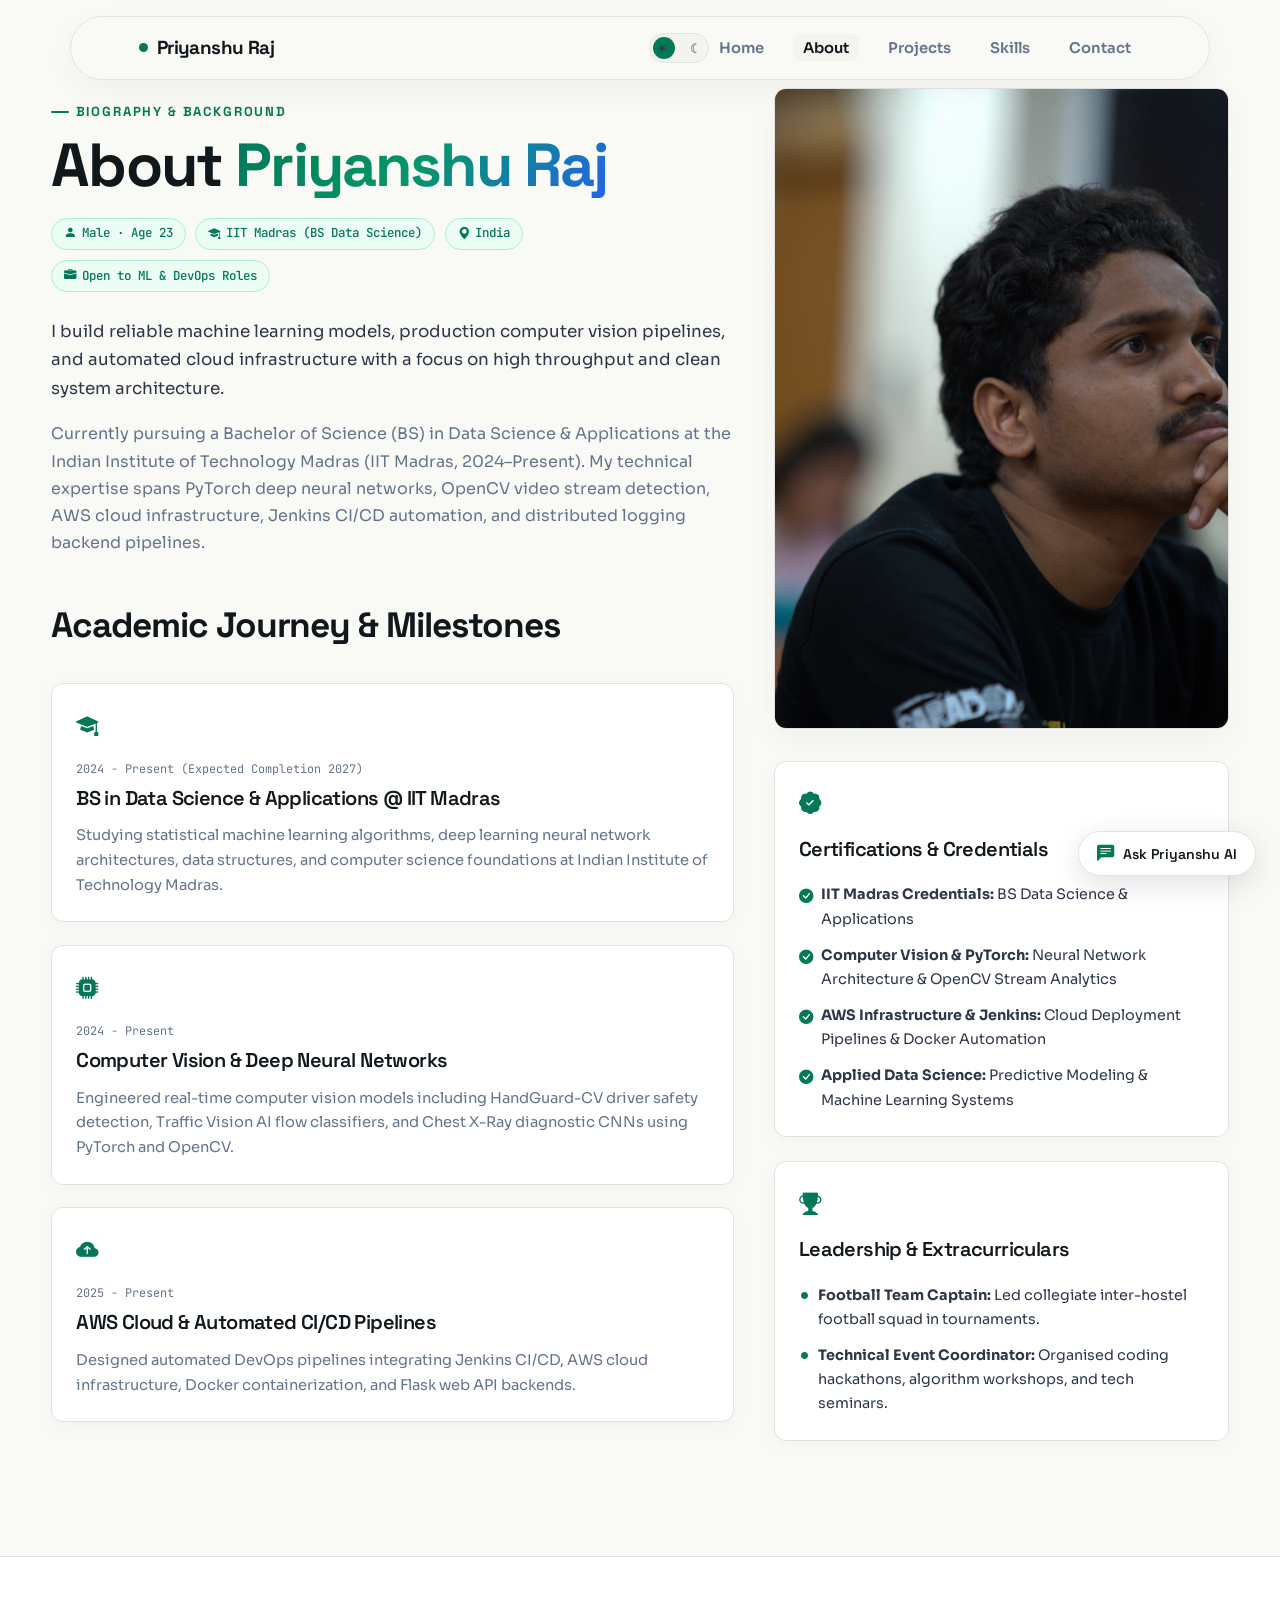
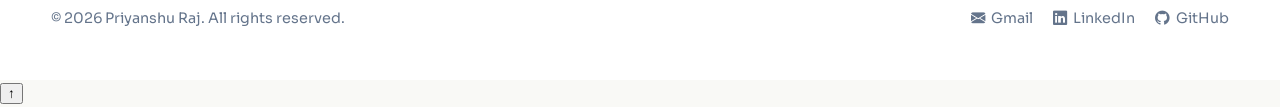
==== commit eda2b858: "100% ground-up complete redesign: Swiss Studio aesthetic, Space Grotesk fonts, Alabaster/Emerald pal" ====
--- a/about.html
+++ b/about.html
@@ -7,22 +7,21 @@
     <link rel="preconnect" href="https://fonts.googleapis.com" />
     <link rel="preconnect" href="https://fonts.gstatic.com" crossorigin />
     <link
-      href="https://fonts.googleapis.com/css2?family=Fira+Code:wght@400;500;600&family=Outfit:wght@400;500;600;700;800&family=Plus+Jakarta+Sans:wght@400;500;600;700;800&display=swap"
+      href="https://fonts.googleapis.com/css2?family=JetBrains+Mono:wght@400;500;600&family=Sora:wght@400;500;600;700&family=Space+Grotesk:wght@500;600;700&display=swap"
       rel="stylesheet"
     />
     <link
       rel="stylesheet"
       href="https://cdn.jsdelivr.net/npm/bootstrap-icons@1.11.3/font/bootstrap-icons.min.css"
     />
-    <link rel="stylesheet" href="styles.css?v=80" />
+    <link rel="stylesheet" href="styles.css?v=90" />
   </head>
   <body>
-
     <header class="site-header">
       <nav class="container nav">
         <a class="brand" href="index.html"><span class="brand-dot"></span> Priyanshu Raj</a>
         <div class="nav-actions">
-          <button class="theme-toggle" aria-label="Toggle color mode" aria-pressed="true">
+          <button class="theme-toggle" aria-label="Toggle color mode">
             <span class="toggle-track">
               <span class="toggle-icon toggle-sun" aria-hidden="true">☀</span>
               <span class="toggle-icon toggle-moon" aria-hidden="true">☾</span>
@@ -42,126 +41,106 @@
     </header>
 
     <main id="main-content">
-      <section class="section container page-section about-layout">
-        <div class="portrait-wrap reveal">
-          <img
-            class="portrait"
-            src="assets/portrait.jpg"
-            alt="Portrait of Priyanshu Raj"
-          />
-        </div>
+      <section class="section container">
+        <div style="display: grid; grid-template-columns: minmax(0, 1.2fr) minmax(0, 0.8fr); gap: 2.5rem; align-items: start;">
+          <div>
+            <p class="eyebrow">Biography &amp; Background</p>
+            <h1>About <span class="gradient-text">Priyanshu Raj</span></h1>
 
-        <div class="about-columns">
-          <article class="about-card reveal">
-            <h1>About <span class="gradient-text">Priyanshu Raj</span></h1>
-            
-            <div class="personal-badges-row">
-              <span class="badge-pill"><i class="bi bi-person-fill"></i> Male · 20 Years Old</span>
-              <span class="badge-pill"><i class="bi bi-mortarboard-fill"></i> IIT Madras (BS Data Science)</span>
-              <span class="badge-pill"><i class="bi bi-geo-alt-fill"></i> India</span>
-              <span class="badge-pill"><i class="bi bi-briefcase-fill"></i> Open to Software, CV &amp; DevOps Roles</span>
+            <div class="status-row" style="margin: 1.2rem 0 1.6rem;">
+              <span class="status-pill"><i class="bi bi-person-fill"></i> Male · Age 23</span>
+              <span class="status-pill"><i class="bi bi-mortarboard-fill"></i> IIT Madras (BS Data Science)</span>
+              <span class="status-pill"><i class="bi bi-geo-alt-fill"></i> India</span>
+              <span class="status-pill"><i class="bi bi-briefcase-fill"></i> Open to ML &amp; DevOps Roles</span>
             </div>
 
-            <p>
-              I build practical, intelligent, and visually polished applications with a strong focus on performance, reliability, and maintainable architecture.
+            <p style="font-size: 1.05rem; color: var(--text); line-height: 1.7;">
+              I build reliable machine learning models, production computer vision pipelines, and automated cloud infrastructure with a focus on high throughput and clean system architecture.
             </p>
-            <p>
-              Currently pursuing a BS in Data Science at IIT Madras, my technical work spans computer vision &amp; PyTorch deep learning, cloud deployment automation (AWS &amp; Jenkins), distributed system monitoring, and full-stack web engineering.
+            <p style="color: var(--muted); line-height: 1.7;">
+              Currently pursuing a Bachelor of Science (BS) in Data Science &amp; Applications at the Indian Institute of Technology Madras (IIT Madras, 2024–Present). My technical expertise spans PyTorch deep neural networks, OpenCV video stream detection, AWS cloud infrastructure, Jenkins CI/CD automation, and distributed logging backend pipelines.
             </p>
 
-            <!-- Connected Journey Timeline Roadmap -->
-            <div class="timeline" aria-label="Journey Timeline">
-              <div class="timeline-item">
-                <div class="timeline-dot"></div>
-                <span>2024 - Present</span>
-                <h3>BS in Data Science @ IIT Madras</h3>
-                <p>Enrolled in the prestigious BS program, mastering machine learning algorithms, statistical data analysis, and computer science foundations.</p>
+            <h2 style="margin-top: 2.4rem;">Academic Journey &amp; Milestones</h2>
+            <div class="timeline-grid" style="grid-template-columns: 1fr;">
+              <div class="timeline-card">
+                <div class="timeline-icon"><i class="bi bi-mortarboard-fill"></i></div>
+                <span class="project-metrics">2024 - Present (Expected Completion 2027)</span>
+                <h3>BS in Data Science &amp; Applications @ IIT Madras</h3>
+                <p style="color: var(--muted); font-size: 0.92rem; margin: 0.4rem 0 0;">
+                  Studying statistical machine learning algorithms, deep learning neural network architectures, data structures, and computer science foundations at Indian Institute of Technology Madras.
+                </p>
               </div>
 
-              <div class="timeline-item">
-                <div class="timeline-dot"></div>
-                <span>2024 - Present</span>
-                <h3>AI &amp; Computer Vision Systems</h3>
-                <p>Engineering real-time computer vision models, deep neural network architectures, and multi-modal intelligence systems.</p>
+              <div class="timeline-card">
+                <div class="timeline-icon"><i class="bi bi-cpu-fill"></i></div>
+                <span class="project-metrics">2024 - Present</span>
+                <h3>Computer Vision &amp; Deep Neural Networks</h3>
+                <p style="color: var(--muted); font-size: 0.92rem; margin: 0.4rem 0 0;">
+                  Engineered real-time computer vision models including HandGuard-CV driver safety detection, Traffic Vision AI flow classifiers, and Chest X-Ray diagnostic CNNs using PyTorch and OpenCV.
+                </p>
               </div>
 
-              <div class="timeline-item">
-                <div class="timeline-dot"></div>
-                <span>2025 - Present</span>
-                <h3>DevOps &amp; Cloud Infrastructure</h3>
-                <p>Designing automated CI/CD deployment pipelines integrating GitHub Actions, Jenkins, and AWS cloud infrastructure.</p>
+              <div class="timeline-card">
+                <div class="timeline-icon"><i class="bi bi-cloud-arrow-up-fill"></i></div>
+                <span class="project-metrics">2025 - Present</span>
+                <h3>AWS Cloud &amp; Automated CI/CD Pipelines</h3>
+                <p style="color: var(--muted); font-size: 0.92rem; margin: 0.4rem 0 0;">
+                  Designed automated DevOps pipelines integrating Jenkins CI/CD, AWS cloud infrastructure, Docker containerization, and Flask web API backends.
+                </p>
               </div>
             </div>
-          </article>
+          </div>
 
-          <!-- Certifications & Credentials Section -->
-          <article class="cert-card reveal" aria-label="Certifications & Credentials">
-            <h2><i class="bi bi-patch-check-fill" aria-hidden="true"></i> Certifications &amp; Credentials</h2>
-            <div class="cert-grid">
-              <div class="cert-item">
-                <span class="cert-issuer">IIT Madras</span>
-                <h3 class="cert-title">BS in Data Science &amp; Applications Credentials</h3>
-                <p class="cert-desc">Foundational &amp; Diploma level coursework covering Machine Learning, Deep Learning, SQL, and Software Engineering.</p>
-              </div>
+          <div>
+            <div class="portrait-wrap" style="margin-bottom: 2rem; width: 100%;">
+              <img
+                class="portrait"
+                src="assets/portrait.jpg"
+                alt="Portrait of Priyanshu Raj"
+              />
+            </div>
 
-              <div class="cert-item">
-                <span class="cert-issuer">Deep Learning Specialization</span>
-                <h3 class="cert-title">Computer Vision &amp; PyTorch Certification</h3>
-                <p class="cert-desc">Real-time object classification, CNN architectures, multi-modal feature extractors, and OpenCV vision pipelines.</p>
-              </div>
+            <!-- Certifications Box -->
+            <div class="timeline-card" style="margin-bottom: 1.5rem;">
+              <div class="timeline-icon"><i class="bi bi-patch-check-fill"></i></div>
+              <h3>Certifications &amp; Credentials</h3>
+              <ul style="list-style: none; padding: 0; margin: 1rem 0 0; display: flex; flex-direction: column; gap: 0.75rem;">
+                <li style="display: flex; align-items: flex-start; gap: 0.5rem; font-size: 0.9rem; color: var(--text);">
+                  <i class="bi bi-check-circle-fill" style="color: var(--primary); margin-top: 2px;"></i>
+                  <span><strong>IIT Madras Credentials:</strong> BS Data Science &amp; Applications</span>
+                </li>
+                <li style="display: flex; align-items: flex-start; gap: 0.5rem; font-size: 0.9rem; color: var(--text);">
+                  <i class="bi bi-check-circle-fill" style="color: var(--primary); margin-top: 2px;"></i>
+                  <span><strong>Computer Vision &amp; PyTorch:</strong> Neural Network Architecture &amp; OpenCV Stream Analytics</span>
+                </li>
+                <li style="display: flex; align-items: flex-start; gap: 0.5rem; font-size: 0.9rem; color: var(--text);">
+                  <i class="bi bi-check-circle-fill" style="color: var(--primary); margin-top: 2px;"></i>
+                  <span><strong>AWS Infrastructure &amp; Jenkins:</strong> Cloud Deployment Pipelines &amp; Docker Automation</span>
+                </li>
+                <li style="display: flex; align-items: flex-start; gap: 0.5rem; font-size: 0.9rem; color: var(--text);">
+                  <i class="bi bi-check-circle-fill" style="color: var(--primary); margin-top: 2px;"></i>
+                  <span><strong>Applied Data Science:</strong> Predictive Modeling &amp; Machine Learning Systems</span>
+                </li>
+              </ul>
+            </div>
 
-              <div class="cert-item">
-                <span class="cert-issuer">AWS &amp; DevOps Pipelines</span>
-                <h3 class="cert-title">Cloud Infrastructure &amp; Jenkins Automation</h3>
-                <p class="cert-desc">Continuous integration and continuous deployment pipelines linking GitHub Actions, Jenkins server, and AWS EC2/S3.</p>
-              </div>
-
-              <div class="cert-item">
-                <span class="cert-issuer">Data Science &amp; Systems</span>
-                <h3 class="cert-title">Machine Learning &amp; Statistical Modeling</h3>
-                <p class="cert-desc">Applied machine learning using Scikit-Learn, Pandas, NumPy, Support Vector Machines (SVM), and Distributed System Logging.</p>
-              </div>
+            <!-- Extracurricular Leadership -->
+            <div class="timeline-card">
+              <div class="timeline-icon"><i class="bi bi-trophy-fill"></i></div>
+              <h3>Leadership &amp; Extracurriculars</h3>
+              <ul style="list-style: none; padding: 0; margin: 1rem 0 0; display: flex; flex-direction: column; gap: 0.75rem;">
+                <li style="display: flex; align-items: flex-start; gap: 0.5rem; font-size: 0.9rem; color: var(--text);">
+                  <i class="bi bi-record-fill" style="color: var(--primary); margin-top: 4px; font-size: 0.7rem;"></i>
+                  <span><strong>Football Team Captain:</strong> Led collegiate inter-hostel football squad in tournaments.</span>
+                </li>
+                <li style="display: flex; align-items: flex-start; gap: 0.5rem; font-size: 0.9rem; color: var(--text);">
+                  <i class="bi bi-record-fill" style="color: var(--primary); margin-top: 4px; font-size: 0.7rem;"></i>
+                  <span><strong>Technical Event Coordinator:</strong> Organised coding hackathons, algorithm workshops, and tech seminars.</span>
+                </li>
+              </ul>
             </div>
-          </article>
-
-          <!-- Extracurricular Experience Section -->
-          <article class="extracurricular-card reveal" aria-label="Extracurricular Experience">
-            <h2><i class="bi bi-trophy-fill" aria-hidden="true"></i> Extracurricular Experience &amp; Leadership</h2>
-            <div class="extracurricular-list">
-              <div class="extra-item">
-                <div class="extra-icon"><i class="bi bi-code-square"></i></div>
-                <div class="extra-info">
-                  <h3>Tech Hackathons &amp; Open Source</h3>
-                  <p>Active contributor and project lead in open-source developer communities building autonomous AI tools and computer vision prototypes.</p>
-                </div>
-              </div>
-
-              <div class="extra-item">
-                <div class="extra-icon"><i class="bi bi-cpu-fill"></i></div>
-                <div class="extra-info">
-                  <h3>Hardware &amp; Edge IoT Tinkering</h3>
-                  <p>Hands-on experimentation with Raspberry Pi and edge compute modules for embedded computer vision and real-time safety monitoring.</p>
-                </div>
-              </div>
-
-              <div class="extra-item">
-                <div class="extra-icon"><i class="bi bi-journal-code"></i></div>
-                <div class="extra-info">
-                  <h3>Competitive Problem Solving &amp; Paper Reading</h3>
-                  <p>Regular problem solving in C++ and Python, along with active reading of research preprints (arXiv) on CV and transformer models.</p>
-                </div>
-              </div>
-            </div>
-          </article>
-
-          <aside class="education-card reveal" aria-label="Education">
-            <h2>Education</h2>
-            <div class="education-item">
-              <h3>BS in Data Science</h3>
-              <p><a class="inline-link" href="https://www.iitm.ac.in/" target="_blank" rel="noopener noreferrer">IIT Madras <i class="bi bi-box-arrow-up-right" aria-hidden="true"></i></a></p>
-              <span>Expected Completion: 2027</span>
-            </div>
-          </aside>
+          </div>
         </div>
       </section>
     </main>
@@ -196,7 +175,7 @@
       </div>
     </footer>
 
-    <script src="script.js?v=80"></script>
-    <script src="chatbot.js?v=80"></script>
+    <script src="script.js?v=90"></script>
+    <script src="chatbot.js?v=90"></script>
   </body>
 </html>
--- a/styles.css
+++ b/styles.css
@@ -1,66 +1,64 @@
-@import url('https://fonts.googleapis.com/css2?family=Fira+Code:wght@400;500;600&family=Outfit:wght@400;500;600;700;800;900&family=Plus+Jakarta+Sans:wght@400;500;600;700;800&display=swap');
+@import url('https://fonts.googleapis.com/css2?family=JetBrains+Mono:wght@400;500;600&family=Sora:wght@400;500;600;700&family=Space+Grotesk:wght@500;600;700&display=swap');
 
 :root {
-  /* Crisp Professional Light Theme (Default) */
-  --bg: #fafafa;
-  --bg-secondary: #f4f6fb;
+  /* Swiss Architectural Studio Palette (Warm Alabaster & Deep Ink / Emerald Accent) */
+  --bg: #f9f9f6;
+  --bg-secondary: #f2f2ed;
   --surface: #ffffff;
-  --surface-glass: rgba(255, 255, 255, 0.95);
   --surface-hover: #ffffff;
-  --surface-soft: #f1f5f9;
-  --text-heading: #0f172a;
-  --text: #334155;
+  --surface-soft: #f4f4ef;
+  --text-heading: #11181c;
+  --text: #2d3748;
   --muted: #64748b;
-  --primary: #0284c7;
-  --primary-glow: rgba(2, 132, 199, 0.15);
-  --secondary: #4f46e5;
-  --accent-gradient: linear-gradient(135deg, #0284c7 0%, #2563eb 50%, #4f46e5 100%);
-  --accent-glow: radial-gradient(circle, rgba(2, 132, 199, 0.1) 0%, transparent 70%);
-  --border: #e2e8f0;
-  --border-hover: #0284c7;
-  --header-bg: rgba(255, 255, 255, 0.94);
-  --shadow: 0 10px 30px rgba(15, 23, 42, 0.05);
-  --glass-shadow: 0 8px 24px rgba(15, 23, 42, 0.04);
-  --card-radius: 14px;
-  --tag-bg: #f1f5f9;
-  --tag-text: #0f172a;
-  --tag-border: #cbd5e1;
-  --flagship-bg: #ffffff;
-  --code-bg: #0f172a;
-  --code-header-bg: #1e293b;
-  --code-text: #f8fafc;
-  --code-title: #94a3b8;
+  --primary: #047857;
+  --primary-hover: #065f46;
+  --primary-soft: #ecfdf5;
+  --primary-border: #a7f3d0;
+  --secondary: #2563eb;
+  --secondary-soft: #eff6ff;
+  --accent-gradient: linear-gradient(135deg, #047857 0%, #059669 50%, #2563eb 100%);
+  --border: #e2e2df;
+  --border-hover: #047857;
+  --header-bg: rgba(249, 249, 246, 0.92);
+  --shadow: 0 10px 30px rgba(0, 0, 0, 0.04);
+  --card-shadow: 0 4px 20px rgba(0, 0, 0, 0.03);
+  --card-radius: 12px;
+  --tag-bg: #f4f4ef;
+  --tag-text: #11181c;
+  --tag-border: #e2e2df;
+  --code-bg: #111827;
+  --code-header-bg: #1f2937;
+  --code-text: #f9fafb;
 }
 
 [data-theme="dark"] {
-  /* Refined Slate Dark Theme (Secondary) */
-  --bg: #090d16;
-  --bg-secondary: #0d121e;
-  --surface: #121826;
-  --surface-glass: rgba(18, 24, 38, 0.94);
-  --surface-hover: #192236;
-  --surface-soft: #161e30;
+  /* Obsidian Charcoal Studio Theme (Dark Mode Option) */
+  --bg: #0e1217;
+  --bg-secondary: #141a22;
+  --surface: #171d25;
+  --surface-hover: #1f2732;
+  --surface-soft: #1c232e;
   --text-heading: #ffffff;
-  --text: #f3f4f6;
-  --muted: #9ca3af;
-  --primary: #38bdf8;
-  --primary-glow: rgba(56, 189, 248, 0.25);
-  --secondary: #818cf8;
-  --accent-gradient: linear-gradient(135deg, #38bdf8 0%, #6366f1 50%, #a855f7 100%);
-  --accent-glow: radial-gradient(circle, rgba(56, 189, 248, 0.15) 0%, transparent 70%);
-  --border: rgba(255, 255, 255, 0.08);
-  --border-hover: rgba(56, 189, 248, 0.6);
-  --header-bg: rgba(9, 13, 22, 0.92);
-  --shadow: 0 16px 40px rgba(0, 0, 0, 0.5);
-  --glass-shadow: 0 12px 32px rgba(0, 0, 0, 0.4);
-  --tag-bg: #172033;
-  --tag-text: #e5e7eb;
-  --tag-border: rgba(255, 255, 255, 0.1);
-  --flagship-bg: #121826;
-  --code-bg: #0b0f19;
-  --code-header-bg: #141c2e;
-  --code-text: #f1f5f9;
-  --code-title: #94a3b8;
+  --text: #e2e8f0;
+  --muted: #94a3b8;
+  --primary: #10b981;
+  --primary-hover: #059669;
+  --primary-soft: rgba(16, 185, 129, 0.12);
+  --primary-border: rgba(16, 185, 129, 0.3);
+  --secondary: #38bdf8;
+  --secondary-soft: rgba(56, 189, 248, 0.12);
+  --accent-gradient: linear-gradient(135deg, #10b981 0%, #38bdf8 100%);
+  --border: rgba(255, 255, 255, 0.1);
+  --border-hover: #10b981;
+  --header-bg: rgba(14, 18, 23, 0.92);
+  --shadow: 0 16px 40px rgba(0, 0, 0, 0.4);
+  --card-shadow: 0 8px 30px rgba(0, 0, 0, 0.3);
+  --tag-bg: #1c232e;
+  --tag-text: #ffffff;
+  --tag-border: rgba(255, 255, 255, 0.12);
+  --code-bg: #0b0f17;
+  --code-header-bg: #141a24;
+  --code-text: #f9fafb;
 }
 
 * {
@@ -74,24 +72,48 @@
 body {
   margin: 0;
   padding: 0;
-  font-family: "Plus Jakarta Sans", system-ui, -apple-system, sans-serif;
+  font-family: "Sora", system-ui, -apple-system, sans-serif;
   background-color: var(--bg);
   color: var(--text);
-  line-height: 1.65;
+  line-height: 1.68;
   transition: background 0.3s ease, color 0.3s ease;
   min-height: 100vh;
   position: relative;
   overflow-x: hidden;
 }
 
-/* Global Media Constraints */
-img, svg, canvas, video {
+img, svg, video {
   max-width: 100%;
   height: auto;
   display: block;
 }
 
-/* Gradient Text Utility */
+/* Typography Headings */
+h1, h2, h3, h4, .brand, .eyebrow {
+  font-family: "Space Grotesk", sans-serif;
+  letter-spacing: -0.03em;
+  color: var(--text-heading);
+}
+
+h1 {
+  font-size: clamp(2.3rem, 4.8vw, 3.8rem);
+  line-height: 1.08;
+  margin: 0.4rem 0 1.1rem;
+  font-weight: 700;
+}
+
+h2 {
+  font-size: clamp(1.6rem, 3vw, 2.2rem);
+  margin: 0 0 0.75rem;
+  font-weight: 700;
+}
+
+h3 {
+  font-size: 1.25rem;
+  margin: 0 0 0.5rem;
+  font-weight: 600;
+}
+
 .gradient-text {
   background: var(--accent-gradient);
   -webkit-background-clip: text;
@@ -99,26 +121,24 @@
   display: inline-block;
 }
 
-/* Progress Bar */
+.container {
+  width: min(1180px, 92%);
+  margin: 0 auto;
+  position: relative;
+}
+
+/* Scroll Progress Bar */
 .progress-bar {
   position: fixed;
   top: 0;
   left: 0;
   width: 0;
   height: 3px;
-  background: var(--accent-gradient);
+  background: var(--primary);
   z-index: 1000;
-  box-shadow: 0 0 12px var(--primary);
-}
-
-.container {
-  width: min(1180px, 92%);
-  margin: 0 auto;
-  position: relative;
-  z-index: 1;
-}
-
-/* Header Dock Navigation */
+}
+
+/* Header & Navigation Dock */
 .site-header {
   position: fixed;
   top: 1rem;
@@ -126,12 +146,12 @@
   transform: translateX(-50%);
   width: min(1140px, 94%);
   z-index: 500;
-  backdrop-filter: blur(24px);
-  -webkit-backdrop-filter: blur(24px);
+  backdrop-filter: blur(20px);
+  -webkit-backdrop-filter: blur(20px);
   background: var(--header-bg);
   border: 1px solid var(--border);
   border-radius: 999px;
-  box-shadow: var(--glass-shadow);
+  box-shadow: var(--shadow);
   transition: all 0.3s ease;
 }
 
@@ -139,29 +159,26 @@
   display: flex;
   align-items: center;
   justify-content: space-between;
-  min-height: 60px;
+  min-height: 62px;
   padding: 0 1.4rem;
 }
 
 .brand {
-  color: var(--text);
+  color: var(--text-heading);
   text-decoration: none;
-  font-family: "Outfit", sans-serif;
-  font-weight: 800;
-  font-size: 1.25rem;
-  letter-spacing: -0.02em;
-  display: flex;
-  align-items: center;
-  gap: 0.5rem;
+  font-weight: 700;
+  font-size: 1.18rem;
+  display: flex;
+  align-items: center;
+  gap: 0.55rem;
 }
 
 .brand-dot {
   width: 9px;
   height: 9px;
   border-radius: 50%;
-  background: var(--accent-gradient);
+  background: var(--primary);
   display: inline-block;
-  box-shadow: 0 0 10px var(--primary);
 }
 
 .nav-actions {
@@ -183,18 +200,17 @@
   display: inline-flex;
   align-items: center;
   justify-content: space-between;
-  width: 64px;
-  height: 32px;
+  width: 60px;
+  height: 30px;
   border-radius: 999px;
-  padding: 0 7px;
+  padding: 0 6px;
   border: 1px solid var(--border);
   background: var(--surface-soft);
   transition: all 0.3s ease;
 }
 
 .toggle-icon {
-  font-size: 0.88rem;
-  line-height: 1;
+  font-size: 0.82rem;
   color: var(--text);
   z-index: 1;
 }
@@ -203,21 +219,20 @@
   position: absolute;
   left: 3px;
   top: 3px;
-  width: 24px;
-  height: 24px;
+  width: 22px;
+  height: 22px;
   border-radius: 50%;
-  background: var(--accent-gradient);
-  box-shadow: 0 2px 8px rgba(0, 0, 0, 0.3);
+  background: var(--primary);
   transition: transform 0.3s cubic-bezier(0.34, 1.56, 0.64, 1);
 }
 
-[data-theme="light"] .toggle-knob {
-  transform: translateX(32px);
+[data-theme="dark"] .toggle-knob {
+  transform: translateX(30px);
 }
 
 .nav-links {
   display: flex;
-  gap: 1.4rem;
+  gap: 1.25rem;
   list-style: none;
   padding: 0;
   margin: 0;
@@ -226,27 +241,17 @@
 .nav-links a {
   color: var(--muted);
   text-decoration: none;
-  font-weight: 700;
-  font-size: 0.94rem;
+  font-weight: 600;
+  font-size: 0.92rem;
   transition: color 0.2s ease;
-  position: relative;
-  padding: 0.25rem 0;
+  padding: 0.3rem 0.6rem;
+  border-radius: 8px;
 }
 
 .nav-links a:hover,
 .nav-links a.active {
-  color: var(--text);
-}
-
-.nav-links a.active::after {
-  content: "";
-  position: absolute;
-  bottom: -2px;
-  left: 0;
-  width: 100%;
-  height: 2px;
-  background: var(--accent-gradient);
-  border-radius: 2px;
+  color: var(--text-heading);
+  background: var(--surface-soft);
 }
 
 .menu-toggle {
@@ -254,114 +259,114 @@
   border: 1px solid var(--border);
   background: var(--surface-soft);
   color: var(--text);
-  border-radius: 10px;
+  border-radius: 8px;
   font-size: 1.1rem;
   height: 36px;
   width: 36px;
   cursor: pointer;
 }
 
-/* Page Section Layout & Uniform Vertical Spacing */
+/* Sections & Hero Layout */
 .section,
 .hero {
-  padding: 5.2rem 0 3rem;
+  padding: 5.5rem 0 3.2rem;
 }
 
 .eyebrow {
   color: var(--primary);
   text-transform: uppercase;
-  letter-spacing: 0.12em;
-  font-size: 0.84rem;
-  font-weight: 800;
-  margin-bottom: 0.65rem;
-  display: flex;
-  align-items: center;
-  gap: 0.45rem;
+  letter-spacing: 0.14em;
+  font-size: 0.82rem;
+  font-weight: 700;
+  margin-bottom: 0.6rem;
+  display: flex;
+  align-items: center;
+  gap: 0.4rem;
 }
 
 .eyebrow::before {
   content: "";
-  width: 20px;
+  width: 18px;
   height: 2px;
-  background: var(--accent-gradient);
+  background: var(--primary);
   display: inline-block;
   border-radius: 2px;
 }
 
-h1, h2, h3, h4 {
-  font-family: "Outfit", sans-serif;
-  letter-spacing: -0.02em;
-  color: var(--text-heading);
-}
-
-h1 {
-  font-size: clamp(2.2rem, 4.8vw, 3.8rem);
-  line-height: 1.1;
-  margin: 0.2rem 0 1rem;
-  font-weight: 800;
-}
-
-h2 {
-  font-size: 1.55rem;
-  margin: 0 0 0.6rem;
-  font-weight: 700;
-}
-
-/* Hero Grid Layout */
 .hero {
   display: grid;
-  grid-template-columns: 1.12fr 0.88fr;
-  gap: 2.2rem;
+  grid-template-columns: 1.15fr 0.85fr;
+  gap: 2.5rem;
   align-items: center;
 }
 
 .hero-text {
-  font-size: 1.08rem;
-  line-height: 1.68;
+  font-size: 1.05rem;
+  line-height: 1.7;
   color: var(--muted);
-  max-width: 65ch;
+  max-width: 62ch;
+  margin-bottom: 1.6rem;
+}
+
+.status-row {
+  display: flex;
+  flex-wrap: wrap;
+  gap: 0.6rem;
+  margin-bottom: 1.2rem;
+}
+
+.status-pill {
+  font-family: "JetBrains Mono", monospace;
+  font-size: 0.78rem;
   font-weight: 500;
+  padding: 0.3rem 0.75rem;
+  border-radius: 999px;
+  background: var(--primary-soft);
+  color: var(--primary);
+  border: 1px solid var(--primary-border);
+  display: inline-flex;
+  align-items: center;
+  gap: 0.35rem;
 }
 
 .hero-actions {
   display: flex;
   flex-wrap: wrap;
   gap: 0.85rem;
-  margin-top: 1.6rem;
-}
-
-/* Buttons */
+}
+
+/* Button System */
 .btn {
   display: inline-flex;
   align-items: center;
   justify-content: center;
   gap: 0.5rem;
-  padding: 0.8rem 1.6rem;
-  border-radius: 14px;
+  padding: 0.75rem 1.5rem;
+  border-radius: 10px;
   text-decoration: none;
-  font-weight: 700;
-  font-size: 0.94rem;
-  transition: all 0.25s ease;
+  font-weight: 600;
+  font-size: 0.92rem;
+  transition: all 0.2s ease;
   cursor: pointer;
+  border: 1px solid transparent;
 }
 
 .btn-primary {
-  background: var(--accent-gradient);
+  background: var(--primary);
   color: #ffffff;
-  box-shadow: 0 4px 20px var(--primary-glow);
-  border: 1px solid rgba(255, 255, 255, 0.2);
+  border-color: var(--primary);
 }
 
 .btn-primary:hover {
+  background: var(--primary-hover);
+  border-color: var(--primary-hover);
   transform: translateY(-2px);
-  box-shadow: 0 8px 28px var(--primary-glow);
-  color: #ffffff;
 }
 
 .btn-secondary {
   border: 1px solid var(--border);
-  color: var(--text);
-  background: var(--surface-soft);
+  color: var(--text-heading);
+  background: var(--surface);
 }
 
 .btn-secondary:hover {
@@ -369,943 +374,384 @@
   transform: translateY(-2px);
 }
 
+/* Portrait Visual */
 .hero-visual {
   display: flex;
   justify-content: center;
-  align-items: center;
 }
 
 .portrait-wrap {
-  position: relative;
   width: min(340px, 100%);
   border-radius: var(--card-radius);
   overflow: hidden;
   box-shadow: var(--shadow);
   border: 1px solid var(--border);
   background: var(--surface);
-  transition: transform 0.3s ease, border-color 0.3s ease;
+  transition: transform 0.3s ease;
 }
 
 .portrait-wrap:hover {
   transform: translateY(-4px);
-  border-color: var(--border-hover);
 }
 
 .portrait {
   width: 100%;
   height: auto;
   display: block;
-  object-fit: cover;
-}
-
-.code-header {
-  background: var(--code-header-bg);
-  padding: 0.55rem 0.9rem;
-  display: flex;
-  align-items: center;
-  gap: 0.45rem;
-  border-bottom: 1px solid var(--border);
-}
-
-.code-dot {
-  width: 10px;
-  height: 10px;
-  border-radius: 50%;
-  display: inline-block;
-}
-
-.dot-red { background: #ef4444; }
-.dot-yellow { background: #f59e0b; }
-.dot-green { background: #10b981; }
-
-.code-title {
-  margin-left: auto;
-  color: var(--code-title);
-  font-size: 0.75rem;
-  font-weight: 600;
-}
-
-.code-body {
-  padding: 1rem 1.15rem;
-  line-height: 1.7;
-  color: var(--code-text);
-}
-
-.syntax-keyword { color: #f472b6; font-weight: 700; }
-.syntax-var { color: #38bdf8; font-weight: 600; }
-.syntax-string { color: #34d399; }
-.syntax-comment { color: #94a3b8; font-style: italic; }
-
-/* Status Row & Stats Grid */
-.status-row {
-  display: flex;
-  flex-wrap: wrap;
-  gap: 0.6rem;
-  margin-top: 1.4rem;
-}
-
-.status-pill {
-  background: var(--surface-soft);
-  border: 1px solid var(--border);
-  border-radius: 999px;
-  padding: 0.4rem 0.9rem;
-  font-size: 0.85rem;
-  font-weight: 700;
-  color: var(--text);
-  display: inline-flex;
-  align-items: center;
-  gap: 0.4rem;
-}
-
-.stats-bar {
+}
+
+/* Engineering Specialties Grid */
+.specialties-grid {
   display: grid;
-  grid-template-columns: repeat(3, 1fr);
-  gap: 1rem;
+  grid-template-columns: repeat(auto-fit, minmax(240px, 1fr));
+  gap: 1.25rem;
   margin-top: 1.8rem;
-  padding: 1.2rem;
-  background: var(--surface);
-  border: 1px solid var(--border);
-  border-radius: 18px;
-  box-shadow: var(--glass-shadow);
-}
-
-.stat-item {
-  text-align: center;
-}
-
-.stat-number {
-  font-family: "Outfit", sans-serif;
-  font-size: 1.8rem;
-  font-weight: 800;
-  background: var(--accent-gradient);
-  -webkit-background-clip: text;
-  -webkit-text-fill-color: transparent;
-  line-height: 1;
-}
-
-.stat-label {
-  font-size: 0.82rem;
-  color: var(--muted);
-  font-weight: 700;
-  margin-top: 0.25rem;
-}
-
-/* ==========================================================================
-   UNIFORM CARDS & BENTO GRID SYSTEM (V2 Redesign)
-   ========================================================================== */
-
-.project-grid,
-.skills-cards,
-.cert-grid {
+}
+
+.specialty-card {
+  background: var(--surface);
+  border: 1px solid var(--border);
+  border-radius: var(--card-radius);
+  padding: 1.4rem;
+  box-shadow: var(--card-shadow);
+  transition: transform 0.25s ease, border-color 0.25s ease;
+}
+
+.specialty-card:hover {
+  transform: translateY(-4px);
+  border-color: var(--border-hover);
+}
+
+.specialty-icon {
+  width: 42px;
+  height: 42px;
+  border-radius: 10px;
+  background: var(--primary-soft);
+  color: var(--primary);
+  display: flex;
+  align-items: center;
+  justify-content: center;
+  font-size: 1.2rem;
+  margin-bottom: 1rem;
+}
+
+/* Studio Project Cards Grid */
+.project-grid {
   display: grid;
-  grid-template-columns: repeat(auto-fill, minmax(320px, 1fr));
-  gap: 1.5rem;
-  align-items: stretch;
-}
-
-.project-card,
-.skill-card,
-.about-card,
-.education-card,
-.contact-item,
-.cert-item,
-.extra-item {
+  grid-template-columns: repeat(auto-fit, minmax(320px, 1fr));
+  gap: 1.4rem;
+  margin-top: 1.8rem;
+}
+
+.project-card {
   background: var(--surface);
   border: 1px solid var(--border);
   border-radius: var(--card-radius);
   padding: 1.5rem;
-  box-shadow: var(--glass-shadow);
-  transition: transform 0.25s ease, border-color 0.25s ease, box-shadow 0.25s ease;
+  box-shadow: var(--card-shadow);
   display: flex;
   flex-direction: column;
-  height: 100%;
-  position: relative;
-  overflow: hidden;
-}
-
-.project-card:hover,
-.skill-card:hover,
-.about-card:hover,
-.education-card:hover,
-.cert-item:hover,
-.extra-item:hover {
+  justify-content: space-between;
+  transition: transform 0.25s ease, border-color 0.25s ease;
+}
+
+.project-card:hover {
   transform: translateY(-4px);
   border-color: var(--border-hover);
-  box-shadow: var(--shadow), 0 0 25px var(--primary-glow);
-}
-
-.project-card h3 {
-  margin: 0 0 0.6rem;
-  font-size: 1.22rem;
-  color: var(--text-heading);
-}
-
-.project-card p {
-  font-size: 0.94rem;
+}
+
+.project-header {
+  display: flex;
+  align-items: center;
+  justify-content: space-between;
+  margin-bottom: 0.85rem;
+}
+
+.project-badge {
+  font-family: "JetBrains Mono", monospace;
+  font-size: 0.74rem;
+  font-weight: 600;
+  color: var(--primary);
+  background: var(--primary-soft);
+  border: 1px solid var(--primary-border);
+  padding: 0.2rem 0.6rem;
+  border-radius: 6px;
+}
+
+.project-metrics {
+  font-family: "JetBrains Mono", monospace;
+  font-size: 0.74rem;
   color: var(--muted);
-  margin: 0 0 1.2rem;
-  line-height: 1.6;
-  flex-grow: 1;
-  font-weight: 500;
 }
 
 .tech-tags {
   display: flex;
   flex-wrap: wrap;
-  gap: 0.45rem;
-  margin-bottom: 1.2rem;
-}
-
-.tag-pill {
-  font-size: 0.8rem;
-  font-weight: 700;
-  padding: 0.22rem 0.7rem;
-  border-radius: 999px;
+  gap: 0.4rem;
+  margin: 1rem 0 1.2rem;
+}
+
+.tech-tag {
+  font-family: "JetBrains Mono", monospace;
+  font-size: 0.74rem;
   background: var(--tag-bg);
   color: var(--tag-text);
   border: 1px solid var(--tag-border);
-}
-
-.project-link {
-  display: inline-flex;
-  align-items: center;
-  gap: 0.4rem;
-  margin-top: auto;
-  color: var(--primary);
-  text-decoration: none;
-  font-weight: 800;
-  font-size: 0.92rem;
-  transition: gap 0.2s ease, color 0.2s ease;
-}
-
-.project-link:hover {
-  gap: 0.65rem;
-  color: var(--secondary);
-}
-
-/* Skills Cards & Badges */
-.skills-cards .skill-card h2 {
-  font-size: 1.18rem;
-  margin-bottom: 0.85rem;
-  color: var(--text-heading);
-  display: flex;
-  align-items: center;
-  gap: 0.55rem;
-}
-
-.skills-cards .skill-card h2 i {
-  color: var(--primary);
-}
-
-.skill-list-tags {
-  display: flex;
-  flex-wrap: wrap;
-  gap: 0.5rem;
-  margin-top: 0.4rem;
-}
-
-.skill-tag {
-  font-size: 0.84rem;
-  font-weight: 700;
-  padding: 0.38rem 0.8rem;
-  border-radius: 10px;
-  background: var(--tag-bg);
-  border: 1px solid var(--tag-border);
-  color: var(--tag-text);
-}
-
-/* About Page Specific Layout */
-.about-layout {
-  display: flex;
-  flex-direction: column;
-  gap: 2rem;
-}
-
-@media (min-width: 860px) {
-  .about-layout {
-    display: grid;
-    grid-template-columns: 240px 1fr;
-    align-items: start;
-    gap: 2.2rem;
-  }
-}
-
-.about-columns {
-  display: flex;
-  flex-direction: column;
-  gap: 1.6rem;
-}
-
-.portrait-wrap {
-  width: 220px;
-  height: 220px;
-  border-radius: 50%;
-  overflow: hidden;
-  border: 3px solid var(--primary);
-  box-shadow: 0 0 25px var(--primary-glow);
-  margin: 0 auto;
-  flex-shrink: 0;
-  position: relative;
-  background: var(--surface-soft);
-}
-
-.portrait {
-  width: 100%;
-  height: 100%;
-  object-fit: cover;
-  display: block;
-}
-
-.personal-badges-row {
-  display: flex;
-  flex-wrap: wrap;
-  gap: 0.5rem;
-  margin: 1.1rem 0 1.3rem;
-}
-
-.badge-pill {
-  background: var(--surface-soft);
-  border: 1px solid var(--border);
-  color: var(--text);
-  font-size: 0.82rem;
-  font-weight: 700;
-  padding: 0.35rem 0.8rem;
-  border-radius: 999px;
-  display: inline-flex;
-  align-items: center;
-  gap: 0.38rem;
-}
-
-.badge-pill i {
-  color: var(--primary);
-}
-
-/* Certifications & Extracurricular Cards */
-.cert-card,
-.extracurricular-card {
+  padding: 0.2rem 0.55rem;
+  border-radius: 6px;
+}
+
+/* Timeline & Certifications (About Page) */
+.timeline-grid {
+  display: grid;
+  grid-template-columns: repeat(auto-fit, minmax(300px, 1fr));
+  gap: 1.4rem;
+  margin-top: 1.8rem;
+}
+
+.timeline-card {
   background: var(--surface);
   border: 1px solid var(--border);
   border-radius: var(--card-radius);
   padding: 1.5rem;
-  box-shadow: var(--glass-shadow);
-}
-
-.cert-card h2,
-.extracurricular-card h2 {
-  font-size: 1.3rem;
-  margin-bottom: 1.1rem;
-  color: var(--text-heading);
-  display: flex;
-  align-items: center;
-  gap: 0.55rem;
-}
-
-.cert-card h2 i,
-.extracurricular-card h2 i {
+  box-shadow: var(--card-shadow);
+}
+
+.timeline-icon {
+  font-size: 1.4rem;
   color: var(--primary);
-}
-
-.cert-issuer {
-  font-size: 0.76rem;
-  font-weight: 800;
+  margin-bottom: 0.6rem;
+}
+
+/* Skills Matrix (Skills Page) */
+.skill-grid {
+  display: grid;
+  grid-template-columns: repeat(auto-fit, minmax(260px, 1fr));
+  gap: 1.4rem;
+  margin-top: 1.8rem;
+}
+
+.skill-card {
+  background: var(--surface);
+  border: 1px solid var(--border);
+  border-radius: var(--card-radius);
+  padding: 1.5rem;
+  box-shadow: var(--card-shadow);
+}
+
+.skill-list {
+  display: flex;
+  flex-wrap: wrap;
+  gap: 0.45rem;
+  margin-top: 0.85rem;
+}
+
+/* Contact Cards (Contact Page) */
+.contact-grid {
+  display: grid;
+  grid-template-columns: repeat(auto-fit, minmax(250px, 1fr));
+  gap: 1.25rem;
+  margin-top: 1.8rem;
+}
+
+.contact-item {
+  background: var(--surface);
+  border: 1px solid var(--border);
+  border-radius: var(--card-radius);
+  padding: 1.4rem;
+  box-shadow: var(--card-shadow);
+  display: flex;
+  align-items: center;
+  gap: 1rem;
+  text-decoration: none;
+  color: var(--text);
+  transition: transform 0.25s ease, border-color 0.25s ease;
+}
+
+.contact-item:hover {
+  transform: translateY(-3px);
+  border-color: var(--border-hover);
+}
+
+.contact-icon {
+  width: 44px;
+  height: 44px;
+  border-radius: 10px;
+  background: var(--primary-soft);
   color: var(--primary);
-  text-transform: uppercase;
-  letter-spacing: 0.05em;
-}
-
-.cert-title {
-  font-size: 1rem;
-  font-weight: 700;
-  color: var(--text-heading);
-  margin: 0.2rem 0;
-}
-
-.cert-desc {
-  font-size: 0.88rem;
-  color: var(--muted);
-  margin: 0;
-  line-height: 1.5;
-}
-
-.extracurricular-list {
-  display: grid;
-  gap: 1rem;
-}
-
-.extra-item {
-  display: flex;
-  gap: 0.85rem;
-  align-items: flex-start;
-  background: var(--surface-soft);
-  padding: 1rem;
-}
-
-.extra-icon {
-  width: 36px;
-  height: 36px;
-  border-radius: 10px;
-  background: var(--accent-gradient);
-  color: #ffffff;
   display: flex;
   align-items: center;
   justify-content: center;
-  font-size: 1.05rem;
+  font-size: 1.25rem;
   flex-shrink: 0;
 }
 
-.extra-info h3 {
-  margin: 0 0 0.25rem;
-  font-size: 1.02rem;
-  color: var(--text-heading);
-}
-
-.extra-info p {
-  margin: 0;
-  font-size: 0.88rem;
-  color: var(--muted);
-  line-height: 1.5;
-}
-
-/* Timeline Roadmap */
-.timeline {
-  position: relative;
-  margin-top: 1.6rem;
-  padding-left: 1.6rem;
-  border-left: 2px dashed var(--border-hover);
-}
-
-.timeline-item {
-  position: relative;
-  margin-bottom: 1.6rem;
-}
-
-.timeline-dot {
-  position: absolute;
-  left: -2.15rem;
-  top: 0.2rem;
-  width: 14px;
-  height: 14px;
-  border-radius: 50%;
-  background: var(--accent-gradient);
-  border: 2px solid var(--bg);
-  box-shadow: 0 0 8px var(--primary);
-}
-
-.timeline-item h3 {
-  margin: 0 0 0.15rem;
-  font-size: 1.1rem;
-  color: var(--text-heading);
-}
-
-.timeline-item span {
-  font-size: 0.84rem;
-  color: var(--primary);
-  font-weight: 800;
-}
-
-.timeline-item p {
-  margin: 0.35rem 0 0;
-  font-size: 0.92rem;
-  color: var(--muted);
-}
-
-/* Projects Page Search & Filter Dock */
-.flagship-banner {
-  background: var(--flagship-bg);
-  border: 1.5px solid var(--primary);
-  border-radius: 22px;
-  padding: 2rem;
-  margin-bottom: 2.2rem;
-  box-shadow: 0 14px 36px var(--primary-glow);
-  position: relative;
-  overflow: hidden;
-}
-
-.flagship-badge {
-  display: inline-flex;
-  align-items: center;
-  gap: 0.35rem;
-  background: var(--accent-gradient);
-  color: #ffffff;
-  font-size: 0.76rem;
-  font-weight: 800;
-  padding: 0.28rem 0.8rem;
-  border-radius: 999px;
-  text-transform: uppercase;
-  letter-spacing: 0.06em;
-  margin-bottom: 0.85rem;
-}
-
-.flagship-banner h2 {
-  font-size: 1.7rem;
-  margin-bottom: 0.5rem;
-  color: var(--text-heading);
-}
-
-.flagship-banner p {
-  color: var(--muted);
-  font-size: 1rem;
-  max-width: 75ch;
-  margin-bottom: 1.25rem;
-  font-weight: 500;
-}
-
-.project-toolbar {
-  display: flex;
-  flex-direction: column;
-  gap: 1.1rem;
-  margin-bottom: 2rem;
-}
-
-.search-flex {
-  display: flex;
-  align-items: center;
-  justify-content: space-between;
-  gap: 1rem;
-  flex-wrap: wrap;
-}
-
-.search-wrap {
-  position: relative;
-  flex: 1;
-  min-width: 270px;
-}
-
-.search-wrap i {
-  position: absolute;
-  left: 1rem;
-  top: 50%;
-  transform: translateY(-50%);
-  color: var(--primary);
-  font-size: 1.05rem;
-  pointer-events: none;
-}
-
-.search-input {
-  width: 100%;
-  padding: 0.8rem 1rem 0.8rem 2.6rem;
-  border-radius: 12px;
-  border: 1px solid var(--border);
-  background: var(--surface);
-  color: var(--text);
-  font-size: 0.95rem;
-  font-family: inherit;
-  font-weight: 600;
-  outline: none;
-  transition: border-color 0.25s ease;
-}
-
-.search-input:focus {
-  border-color: var(--primary);
-}
-
-.count-badge {
-  font-size: 0.85rem;
-  font-weight: 800;
-  color: var(--primary);
-  background: var(--surface-soft);
-  border: 1px solid var(--border);
-  padding: 0.4rem 0.9rem;
-  border-radius: 999px;
-}
-
-.project-filters {
-  display: flex;
-  flex-wrap: wrap;
-  gap: 0.55rem;
-}
-
-.filter-btn {
-  padding: 0.55rem 1.2rem;
-  border-radius: 999px;
-  border: 1px solid var(--border);
-  background: var(--surface-soft);
-  color: var(--text);
-  font-weight: 700;
-  font-size: 0.88rem;
-  cursor: pointer;
-  transition: all 0.25s ease;
-}
-
-.filter-btn:hover,
-.filter-btn.active {
-  background: var(--accent-gradient);
-  color: #ffffff;
-  border-color: transparent;
-}
-
-/* Contact List Layout */
-.contact-list {
-  margin-top: 1.6rem;
-  display: grid;
-  gap: 1rem;
-  max-width: 800px;
-}
-
-.contact-item {
-  display: grid;
-  grid-template-columns: 36px 130px 1fr auto;
-  align-items: center;
-  gap: 1rem;
-  padding: 1.2rem 1.5rem;
-}
-
-.contact-item i {
-  font-size: 1.3rem;
-  color: var(--primary);
-}
-
-.contact-label {
-  color: var(--text);
-  font-weight: 800;
-}
-
-.contact-action {
-  color: var(--muted);
-  font-size: 0.95rem;
-  font-weight: 600;
-  text-decoration: none;
-}
-
-.contact-action:hover {
-  color: var(--primary);
-}
-
-.copy-btn {
-  margin-left: auto;
-  border: 1px solid var(--border);
-  background: var(--surface-soft);
-  color: var(--primary);
-  border-radius: 8px;
-  padding: 0.35rem 0.8rem;
-  font-weight: 800;
-  font-size: 0.82rem;
-  cursor: pointer;
-  transition: all 0.2s ease;
-}
-
-.copy-btn:hover {
-  background: var(--primary);
-  color: #ffffff;
-  border-color: var(--primary);
-}
-
-/* Toast Notification */
-.toast {
-  position: fixed;
-  left: 50%;
-  bottom: 1.5rem;
-  transform: translateX(-50%) translateY(20px);
-  background: var(--surface);
-  color: var(--text);
-  border: 1px solid var(--border);
-  border-radius: 12px;
-  padding: 0.65rem 1.2rem;
-  box-shadow: var(--shadow);
-  opacity: 0;
-  pointer-events: none;
-  transition: all 0.25s ease;
-  z-index: 600;
-  font-weight: 700;
-  font-size: 0.9rem;
-}
-
-.toast.show {
-  opacity: 1;
-  transform: translateX(-50%) translateY(0);
-}
-
-/* Back to Top Floating Button */
-.back-to-top {
-  position: fixed;
-  right: 1.5rem;
-  bottom: 1.5rem;
-  height: 46px;
-  width: 46px;
-  border-radius: 50%;
-  border: 1px solid var(--border);
-  background: var(--surface);
-  color: var(--text);
-  font-size: 1.15rem;
-  cursor: pointer;
-  box-shadow: var(--shadow);
-  opacity: 0;
-  transform: translateY(12px);
-  transition: all 0.25s ease;
-  z-index: 500;
-  display: flex;
-  align-items: center;
-  justify-content: center;
-}
-
-.back-to-top.show {
-  opacity: 1;
-  transform: translateY(0);
-}
-
-.back-to-top:hover {
-  background: var(--primary);
-  color: #ffffff;
-  border-color: var(--primary);
-}
-
-/* Reveal-on-scroll */
-.reveal {
-  opacity: 1;
-  transform: translateY(0);
-  transition: opacity 0.4s ease, transform 0.4s ease;
-}
-
-/* Site Footer */
+/* Footer */
 .site-footer {
   border-top: 1px solid var(--border);
-  padding: 1.6rem 0 2.5rem;
+  padding: 2.2rem 0;
+  margin-top: 4rem;
+  background: var(--surface);
+}
+
+.footer-content {
+  display: flex;
+  align-items: center;
+  justify-content: space-between;
+  flex-wrap: wrap;
+  gap: 1rem;
+  font-size: 0.9rem;
   color: var(--muted);
-  font-size: 0.9rem;
-  font-weight: 600;
-  position: relative;
-  z-index: 1;
-}
-
-.footer-content {
-  display: flex;
-  align-items: center;
-  justify-content: space-between;
-  gap: 1rem;
-  flex-wrap: wrap;
 }
 
 .footer-contact-links {
   display: flex;
-  align-items: center;
-  gap: 0.85rem;
-  flex-wrap: wrap;
+  gap: 1.25rem;
 }
 
 .footer-contact-links a {
   color: var(--muted);
   text-decoration: none;
-  font-weight: 700;
-  display: inline-flex;
+  display: flex;
   align-items: center;
   gap: 0.4rem;
-  padding: 0.3rem 0.75rem;
-  border-radius: 999px;
-  transition: all 0.25s ease;
+  transition: color 0.2s ease;
 }
 
 .footer-contact-links a:hover {
   color: var(--primary);
+}
+
+/* Chatbot Floating Pill Drawer */
+.chatbot-fab {
+  position: fixed;
+  bottom: 1.5rem;
+  right: 1.5rem;
+  z-index: 900;
+  background: var(--surface);
+  border: 1px solid var(--border);
+  color: var(--text-heading);
+  padding: 0.65rem 1.1rem;
+  border-radius: 999px;
+  box-shadow: 0 8px 30px rgba(0,0,0,0.12);
+  cursor: pointer;
+  display: flex;
+  align-items: center;
+  gap: 0.55rem;
+  font-family: "Space Grotesk", sans-serif;
+  font-weight: 600;
+  font-size: 0.88rem;
+  transition: all 0.25s ease;
+}
+
+.chatbot-fab:hover {
+  border-color: var(--primary);
+  transform: translateY(-2px);
+}
+
+.chatbot-fab-icon {
+  color: var(--primary);
+  font-size: 1.1rem;
+  display: flex;
+  align-items: center;
+}
+
+.chatbot-window {
+  position: fixed;
+  bottom: 5.2rem;
+  right: 1.5rem;
+  width: min(380px, 92vw);
+  height: 500px;
+  max-height: 80vh;
+  z-index: 950;
+  background: var(--surface);
+  border: 1px solid var(--border);
+  border-radius: 16px;
+  box-shadow: 0 16px 45px rgba(0, 0, 0, 0.18);
+  display: flex;
+  flex-direction: column;
+  overflow: hidden;
+  opacity: 0;
+  transform: translateY(20px) scale(0.95);
+  pointer-events: none;
+  transition: all 0.25s cubic-bezier(0.34, 1.56, 0.64, 1);
+}
+
+.chatbot-window.open {
+  opacity: 1;
+  transform: translateY(0) scale(1);
+  pointer-events: all;
+}
+
+.chatbot-header {
+  padding: 0.9rem 1.1rem;
   background: var(--surface-soft);
-}
-
-/* ==========================================================================
-   ENTERPRISE AI CHATBOT DROPDOWN POPUP WIDGET STYLES
-   ========================================================================== */
-
-/* Floating Launcher FAB Button */
-#chatbot-fab,
-.chatbot-fab {
-  position: fixed !important;
-  right: 1.5rem !important;
-  bottom: 1.5rem !important;
-  height: 50px !important;
-  padding: 0 1.15rem 0 0.85rem !important;
-  border-radius: 999px !important;
-  border: 1.5px solid var(--border) !important;
-  background: var(--surface) !important;
-  color: var(--text) !important;
-  font-family: inherit !important;
-  font-weight: 700 !important;
-  font-size: 0.9rem !important;
-  cursor: pointer !important;
-  box-shadow: var(--shadow), 0 6px 20px var(--primary-glow) !important;
-  z-index: 999999 !important;
-  display: flex !important;
-  align-items: center !important;
-  gap: 0.6rem !important;
-  transition: all 0.25s cubic-bezier(0.4, 0, 0.2, 1) !important;
-}
-
-#chatbot-fab:hover,
-.chatbot-fab:hover {
-  transform: translateY(-3px) scale(1.03) !important;
-  border-color: var(--primary) !important;
-  box-shadow: 0 10px 28px var(--primary-glow) !important;
-}
-
-.chatbot-fab-icon {
-  width: 30px;
-  height: 30px;
-  border-radius: 50%;
-  background: var(--accent-gradient);
+  border-bottom: 1px solid var(--border);
+  display: flex;
+  align-items: center;
+  justify-content: space-between;
+}
+
+.chatbot-brand {
+  display: flex;
+  align-items: center;
+  gap: 0.6rem;
+}
+
+.chatbot-avatar {
+  width: 32px;
+  height: 32px;
+  border-radius: 8px;
+  background: var(--primary-soft);
+  color: var(--primary);
   display: flex;
   align-items: center;
   justify-content: center;
-  color: #ffffff;
-  font-size: 1rem;
-  position: relative;
-  box-shadow: 0 0 10px var(--primary);
-}
-
-.chatbot-status-dot {
-  position: absolute;
-  top: 0;
-  right: 0;
-  width: 8px;
-  height: 8px;
-  border-radius: 50%;
-  background: #10b981;
-  border: 2px solid var(--bg);
-}
-
-.chatbot-fab-text {
-  background: var(--accent-gradient);
-  -webkit-background-clip: text;
-  -webkit-text-fill-color: transparent;
-  letter-spacing: 0.02em;
-}
-
-/* Chatbot Popup Dropdown Drawer Container */
-#chatbot-window,
-.chatbot-window {
-  position: fixed !important;
-  right: 1.5rem !important;
-  bottom: 5rem !important;
-  width: 380px !important;
-  max-width: calc(100vw - 2.5rem) !important;
-  height: 540px !important;
-  max-height: calc(100vh - 6.5rem) !important;
-  background: var(--surface) !important;
-  border: 1.5px solid var(--border-hover) !important;
-  border-radius: 22px !important;
-  box-shadow: 0 20px 50px rgba(0, 0, 0, 0.7), 0 0 30px var(--primary-glow) !important;
-  z-index: 1000000 !important;
-  display: flex !important;
-  flex-direction: column !important;
-  overflow: hidden !important;
-  opacity: 0 !important;
-  pointer-events: none !important;
-  transform: translateY(20px) scale(0.95) !important;
-  transition: opacity 0.25s cubic-bezier(0.4, 0, 0.2, 1), transform 0.25s cubic-bezier(0.4, 0, 0.2, 1) !important;
-}
-
-#chatbot-window.open,
-.chatbot-window.open {
-  opacity: 1 !important;
-  pointer-events: all !important;
-  transform: translateY(0) scale(1) !important;
-}
-
-/* Window Header */
-.chatbot-header {
-  padding: 0.85rem 1.1rem;
-  background: var(--header-bg);
-  border-bottom: 1px solid var(--border);
-  display: flex;
-  align-items: center;
-  justify-content: space-between;
-}
-
-.chatbot-brand {
-  display: flex;
-  align-items: center;
-  gap: 0.65rem;
-}
-
-.chatbot-avatar {
-  width: 34px;
-  height: 34px;
-  border-radius: 50%;
-  background: var(--accent-gradient);
-  display: flex;
-  align-items: center;
-  justify-content: center;
-  color: #ffffff;
-  font-size: 1.1rem;
-  box-shadow: 0 0 10px var(--primary);
 }
 
 .chatbot-info h4 {
   margin: 0;
-  font-size: 0.95rem;
-  font-weight: 800;
+  font-size: 0.9rem;
   color: var(--text-heading);
 }
 
 .chatbot-info span {
-  font-size: 0.74rem;
-  color: #10b981;
-  font-weight: 700;
-  display: flex;
-  align-items: center;
-  gap: 0.3rem;
-}
-
-.chatbot-info span::before {
-  content: "";
-  display: inline-block;
-  width: 6px;
-  height: 6px;
-  border-radius: 50%;
-  background: #10b981;
+  font-size: 0.72rem;
+  color: var(--muted);
 }
 
 .chatbot-controls {
   display: flex;
-  align-items: center;
-  gap: 0.3rem;
+  gap: 0.35rem;
 }
 
 .chatbot-ctrl-btn {
   background: transparent;
   border: none;
   color: var(--muted);
-  width: 28px;
-  height: 28px;
-  border-radius: 8px;
   cursor: pointer;
-  display: flex;
-  align-items: center;
-  justify-content: center;
-  font-size: 0.95rem;
-  transition: all 0.2s ease;
+  padding: 0.3rem;
+  border-radius: 6px;
+  transition: color 0.2s ease;
 }
 
 .chatbot-ctrl-btn:hover {
-  background: var(--surface-soft);
-  color: var(--text);
-}
-
-/* Messages Area */
+  color: var(--text-heading);
+}
+
 .chatbot-messages {
   flex: 1;
   padding: 1rem;
   overflow-y: auto;
   display: flex;
   flex-direction: column;
-  gap: 0.85rem;
-  scroll-behavior: smooth;
-}
-
-.chatbot-messages::-webkit-scrollbar {
-  width: 4px;
-}
-
-.chatbot-messages::-webkit-scrollbar-thumb {
-  background: var(--border);
-  border-radius: 999px;
-}
-
-/* Chat Messages */
+  gap: 0.8rem;
+}
+
 .chat-msg {
   display: flex;
-  gap: 0.55rem;
-  max-width: 90%;
-}
-
-.chat-msg.bot {
-  align-self: flex-start;
+  gap: 0.6rem;
+  max-width: 88%;
 }
 
 .chat-msg.user {
@@ -1313,192 +759,144 @@
   flex-direction: row-reverse;
 }
 
-.msg-avatar {
-  width: 26px;
-  height: 26px;
-  border-radius: 50%;
-  background: var(--accent-gradient);
+.msg-bubble {
+  background: var(--surface-soft);
+  color: var(--text);
+  padding: 0.65rem 0.95rem;
+  border-radius: 12px;
+  font-size: 0.85rem;
+  line-height: 1.55;
+  border: 1px solid var(--border);
+}
+
+.chat-msg.user .msg-bubble {
+  background: var(--primary);
   color: #ffffff;
-  display: flex;
-  align-items: center;
-  justify-content: center;
-  font-size: 0.8rem;
-  flex-shrink: 0;
-  margin-top: 2px;
-}
-
-.msg-bubble {
-  padding: 0.75rem 0.95rem;
-  border-radius: 15px;
-  font-size: 0.88rem;
-  line-height: 1.55;
-  word-break: break-word;
-}
-
-.chat-msg.bot .msg-bubble {
-  background: var(--surface-soft);
-  border: 1px solid var(--border);
-  color: var(--text);
-  border-top-left-radius: 4px;
-}
-
-.chat-msg.user .msg-bubble {
-  background: var(--accent-gradient);
-  color: #ffffff;
-  border-top-right-radius: 4px;
-  font-weight: 600;
-}
-
-.chat-msg.bot .msg-bubble a {
-  color: var(--primary);
-  text-decoration: underline;
-  font-weight: 700;
-}
-
-/* Chips Bar */
+  border-color: var(--primary);
+}
+
 .chatbot-chips {
-  padding: 0.4rem 0.8rem;
+  padding: 0.5rem 0.8rem;
   display: flex;
   gap: 0.4rem;
   overflow-x: auto;
+  border-top: 1px solid var(--border);
+  background: var(--surface-soft);
+}
+
+.chip-btn {
+  background: var(--surface);
+  border: 1px solid var(--border);
+  color: var(--text);
+  font-size: 0.74rem;
+  padding: 0.25rem 0.6rem;
+  border-radius: 999px;
   white-space: nowrap;
-  border-top: 1px dashed var(--border);
-}
-
-.chip-btn {
-  background: var(--surface-soft);
-  border: 1px solid var(--border);
-  border-radius: 999px;
-  padding: 0.32rem 0.7rem;
-  font-size: 0.76rem;
-  font-weight: 700;
-  color: var(--text);
   cursor: pointer;
   transition: all 0.2s ease;
-  display: inline-flex;
-  align-items: center;
-  gap: 0.3rem;
-  flex-shrink: 0;
 }
 
 .chip-btn:hover {
-  background: var(--primary);
   border-color: var(--primary);
-  color: #ffffff;
-}
-
-/* Input Area */
+  color: var(--primary);
+}
+
 .chatbot-input-wrap {
-  padding: 0.7rem 0.8rem;
-  background: var(--header-bg);
+  padding: 0.75rem 0.9rem;
+  display: flex;
+  gap: 0.5rem;
   border-top: 1px solid var(--border);
-  display: flex;
-  align-items: center;
-  gap: 0.45rem;
 }
 
 .chatbot-input {
   flex: 1;
-  background: var(--surface);
-  border: 1px solid var(--border);
-  border-radius: 12px;
-  padding: 0.6rem 0.85rem;
-  color: var(--text);
+  background: var(--surface-soft);
+  border: 1px solid var(--border);
+  color: var(--text-heading);
+  padding: 0.5rem 0.8rem;
+  border-radius: 8px;
   font-family: inherit;
-  font-size: 0.86rem;
+  font-size: 0.85rem;
+}
+
+.chatbot-input:focus {
   outline: none;
-}
-
-.chatbot-input:focus {
   border-color: var(--primary);
 }
 
 .chatbot-send-btn {
+  background: var(--primary);
+  color: #ffffff;
+  border: none;
   width: 36px;
   height: 36px;
-  border-radius: 10px;
-  border: none;
-  background: var(--accent-gradient);
-  color: #ffffff;
-  font-size: 0.95rem;
+  border-radius: 8px;
   cursor: pointer;
   display: flex;
   align-items: center;
   justify-content: center;
-  transition: all 0.2s ease;
-}
-
-.chatbot-send-btn:hover {
-  transform: scale(1.05);
-}
-
-/* Responsive Breakpoints */
-@media (max-width: 960px) {
+}
+
+/* Toast Notification */
+.toast {
+  position: fixed;
+  bottom: 1.5rem;
+  left: 1.5rem;
+  background: var(--text-heading);
+  color: var(--bg);
+  font-size: 0.84rem;
+  font-weight: 600;
+  padding: 0.6rem 1.1rem;
+  border-radius: 8px;
+  z-index: 1000;
+  opacity: 0;
+  transform: translateY(10px);
+  pointer-events: none;
+  transition: all 0.25s ease;
+}
+
+.toast.show {
+  opacity: 1;
+  transform: translateY(0);
+}
+
+/* Mobile Responsive Adjustments */
+@media (max-width: 768px) {
   .hero {
     grid-template-columns: 1fr;
-    gap: 2.2rem;
+    text-align: center;
   }
 
-  .site-header {
-    width: 96%;
+  .status-row, .hero-actions {
+    justify-content: center;
   }
-}
-
-@media (max-width: 760px) {
+
+  .eyebrow::before {
+    display: none;
+  }
+
   .menu-toggle {
-    display: inline-flex;
+    display: flex;
     align-items: center;
     justify-content: center;
   }
 
   .nav-links {
     position: absolute;
-    top: 64px;
+    top: 70px;
     left: 0;
     right: 0;
-    background: var(--header-bg);
-    backdrop-filter: blur(20px);
+    background: var(--surface);
+    border: 1px solid var(--border);
+    border-radius: 14px;
+    padding: 1rem;
     flex-direction: column;
-    padding: 1.2rem 6%;
-    border-radius: 18px;
-    border: 1px solid var(--border);
+    gap: 0.5rem;
+    box-shadow: var(--shadow);
     display: none;
-    gap: 0.9rem;
-    box-shadow: var(--shadow);
   }
 
   .nav-links.open {
     display: flex;
   }
-
-  .contact-item {
-    grid-template-columns: 28px 1fr auto;
-  }
-
-  .stats-bar {
-    grid-template-columns: 1fr;
-  }
-
-  .footer-content {
-    flex-direction: column;
-    align-items: flex-start;
-  }
-}
-
-@media (max-width: 600px) {
-  #chatbot-window,
-  .chatbot-window {
-    right: 0.75rem !important;
-    left: 0.75rem !important;
-    bottom: 4.5rem !important;
-    width: auto !important;
-    max-width: none !important;
-    height: 72vh !important;
-  }
-
-  #chatbot-fab,
-  .chatbot-fab {
-    right: 0.75rem !important;
-    bottom: 1rem !important;
-  }
-}
+}
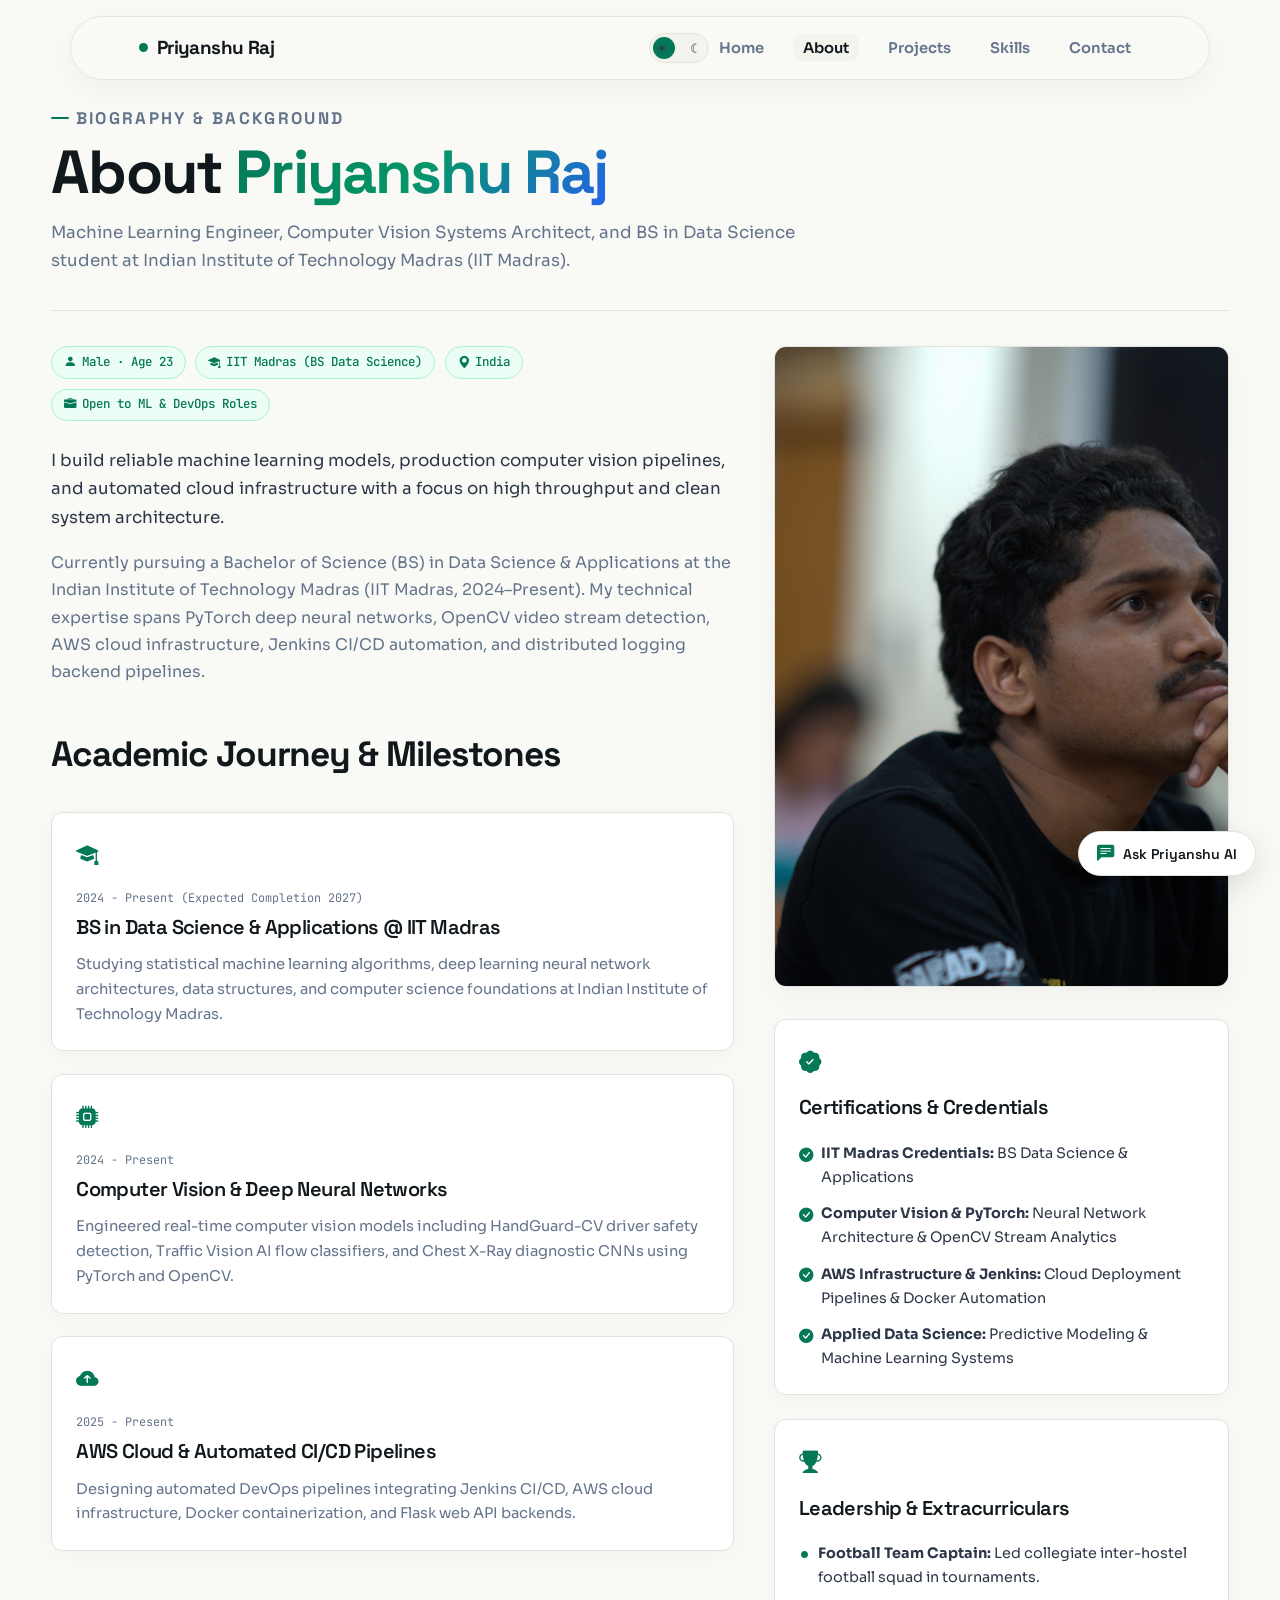
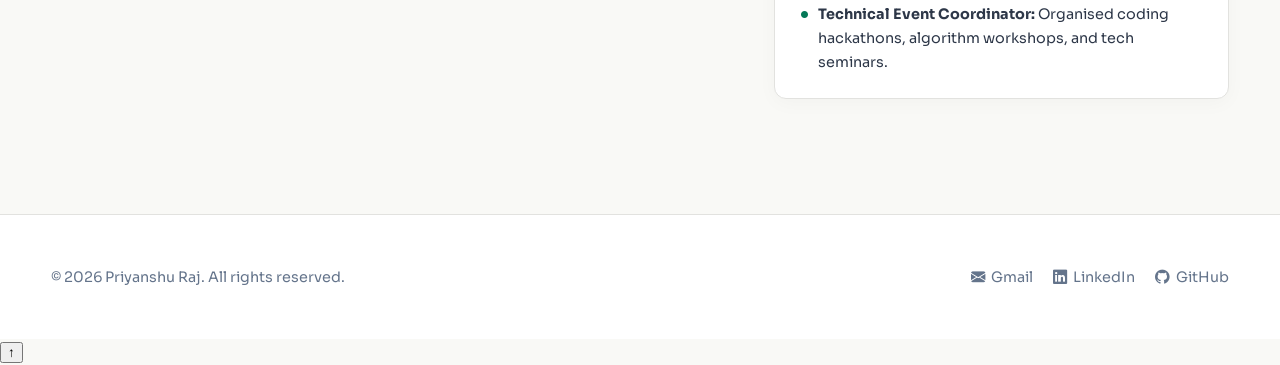
==== commit 20383689: "Integrate Pollinations AI free text LLM in chatbot and establish 100% uniform CSS architecture acros" ====
--- a/about.html
+++ b/about.html
@@ -14,7 +14,7 @@
       rel="stylesheet"
       href="https://cdn.jsdelivr.net/npm/bootstrap-icons@1.11.3/font/bootstrap-icons.min.css"
     />
-    <link rel="stylesheet" href="styles.css?v=90" />
+    <link rel="stylesheet" href="styles.css?v=100" />
   </head>
   <body>
     <header class="site-header">
@@ -41,13 +41,19 @@
     </header>
 
     <main id="main-content">
-      <section class="section container">
+      <!-- UNIFORM PAGE HEADER BANNER -->
+      <section class="page-header container">
+        <p class="eyebrow">Biography &amp; Background</p>
+        <h1>About <span class="gradient-text">Priyanshu Raj</span></h1>
+        <p>
+          Machine Learning Engineer, Computer Vision Systems Architect, and BS in Data Science student at Indian Institute of Technology Madras (IIT Madras).
+        </p>
+      </section>
+
+      <section class="section container" style="padding-top: 0;">
         <div style="display: grid; grid-template-columns: minmax(0, 1.2fr) minmax(0, 0.8fr); gap: 2.5rem; align-items: start;">
           <div>
-            <p class="eyebrow">Biography &amp; Background</p>
-            <h1>About <span class="gradient-text">Priyanshu Raj</span></h1>
-
-            <div class="status-row" style="margin: 1.2rem 0 1.6rem;">
+            <div class="status-row" style="margin-bottom: 1.6rem;">
               <span class="status-pill"><i class="bi bi-person-fill"></i> Male · Age 23</span>
               <span class="status-pill"><i class="bi bi-mortarboard-fill"></i> IIT Madras (BS Data Science)</span>
               <span class="status-pill"><i class="bi bi-geo-alt-fill"></i> India</span>
@@ -86,7 +92,7 @@
                 <span class="project-metrics">2025 - Present</span>
                 <h3>AWS Cloud &amp; Automated CI/CD Pipelines</h3>
                 <p style="color: var(--muted); font-size: 0.92rem; margin: 0.4rem 0 0;">
-                  Designed automated DevOps pipelines integrating Jenkins CI/CD, AWS cloud infrastructure, Docker containerization, and Flask web API backends.
+                  Designing automated DevOps pipelines integrating Jenkins CI/CD, AWS cloud infrastructure, Docker containerization, and Flask web API backends.
                 </p>
               </div>
             </div>
@@ -175,7 +181,7 @@
       </div>
     </footer>
 
-    <script src="script.js?v=90"></script>
-    <script src="chatbot.js?v=90"></script>
+    <script src="script.js?v=100"></script>
+    <script src="chatbot.js?v=100"></script>
   </body>
 </html>
--- a/styles.css
+++ b/styles.css
@@ -254,6 +254,28 @@
   background: var(--surface-soft);
 }
 
+/* Uniform Page Header Banner for Inner Pages */
+.page-header {
+  padding: 6.5rem 0 2.2rem;
+  border-bottom: 1px solid var(--border);
+  margin-bottom: 2.2rem;
+}
+
+.page-header .eyebrow {
+  margin-bottom: 0.5rem;
+}
+
+.page-header h1 {
+  margin: 0.2rem 0 0.8rem;
+}
+
+.page-header p {
+  color: var(--muted);
+  max-width: 65ch;
+  font-size: 1.05rem;
+  margin: 0;
+}
+
 .menu-toggle {
   display: none;
   border: 1px solid var(--border);
